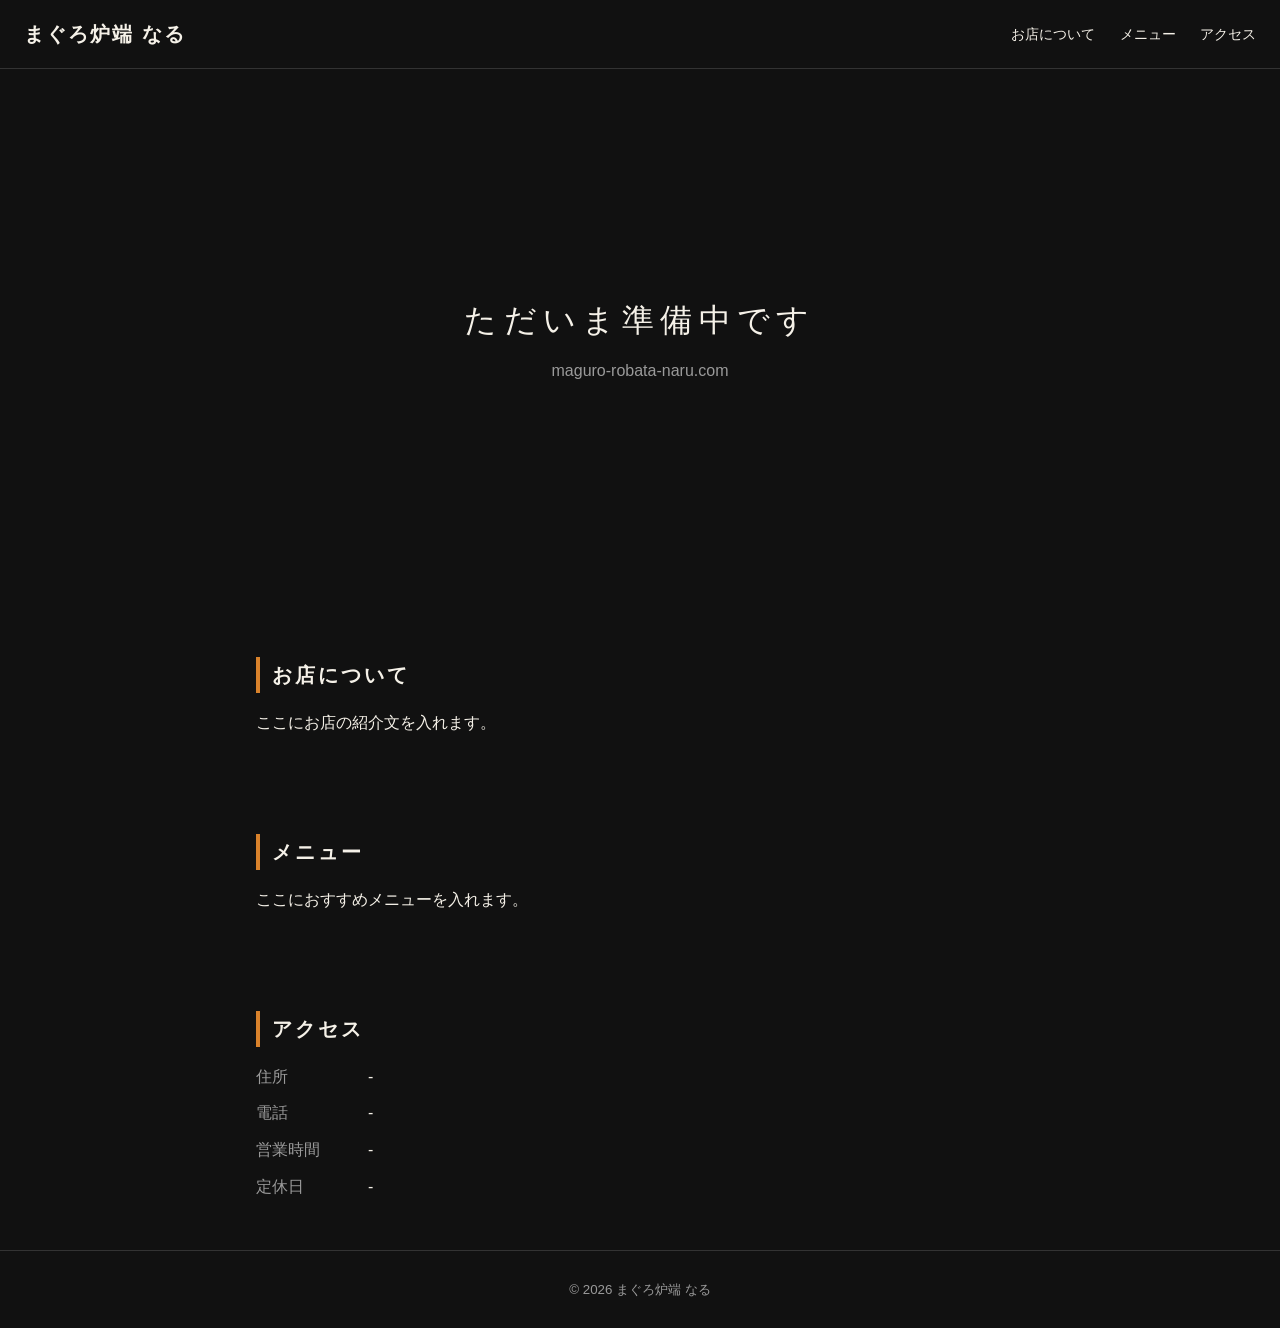
==== index.html @ 07bc574e "Initial scaffold for maguro-robata-naru.com Co-Authored-By: Claude Fable 5.1 <noreply@anthropic.com>" ====
<!DOCTYPE html>
<html lang="ja">
<head>
  <meta charset="UTF-8">
  <meta name="viewport" content="width=device-width, initial-scale=1.0">
  <title>まぐろ炉端 なる</title>
  <meta name="description" content="まぐろ炉端 なる の公式サイトです。">
  <link rel="stylesheet" href="css/style.css">
</head>
<body>
  <header class="site-header">
    <h1 class="brand">まぐろ炉端 なる</h1>
    <nav class="nav">
      <a href="#about">お店について</a>
      <a href="#menu">メニュー</a>
      <a href="#access">アクセス</a>
    </nav>
  </header>

  <main>
    <section class="hero">
      <p class="hero-copy">ただいま準備中です</p>
      <p class="hero-sub">maguro-robata-naru.com</p>
    </section>

    <section id="about" class="section">
      <h2>お店について</h2>
      <p>ここにお店の紹介文を入れます。</p>
    </section>

    <section id="menu" class="section">
      <h2>メニュー</h2>
      <p>ここにおすすめメニューを入れます。</p>
    </section>

    <section id="access" class="section">
      <h2>アクセス</h2>
      <dl class="info">
        <dt>住所</dt><dd>-</dd>
        <dt>電話</dt><dd>-</dd>
        <dt>営業時間</dt><dd>-</dd>
        <dt>定休日</dt><dd>-</dd>
      </dl>
    </section>
  </main>

  <footer class="site-footer">
    <small>&copy; 2026 まぐろ炉端 なる</small>
  </footer>
</body>
</html>
---- css/style.css ----
:root {
  --bg: #111;
  --fg: #f5f1e8;
  --accent: #d9822b;
  --muted: #9a9a9a;
}
* { box-sizing: border-box; margin: 0; padding: 0; }
body {
  font-family: "Hiragino Kaku Gothic ProN", "Noto Sans JP", sans-serif;
  background: var(--bg);
  color: var(--fg);
  line-height: 1.8;
}
.site-header {
  display: flex;
  justify-content: space-between;
  align-items: center;
  padding: 16px 24px;
  border-bottom: 1px solid #333;
}
.brand { font-size: 1.25rem; letter-spacing: .1em; }
.nav a { color: var(--fg); text-decoration: none; margin-left: 20px; font-size: .9rem; }
.nav a:hover { color: var(--accent); }
.hero {
  min-height: 60vh;
  display: flex;
  flex-direction: column;
  justify-content: center;
  align-items: center;
  text-align: center;
  padding: 40px 16px;
}
.hero-copy { font-size: 2rem; letter-spacing: .2em; }
.hero-sub { color: var(--muted); margin-top: 8px; }
.section { max-width: 800px; margin: 0 auto; padding: 48px 16px; }
.section h2 {
  font-size: 1.25rem;
  letter-spacing: .15em;
  border-left: 4px solid var(--accent);
  padding-left: 12px;
  margin-bottom: 16px;
}
.info { display: grid; grid-template-columns: 6em 1fr; gap: 8px 16px; }
.info dt { color: var(--muted); }
.site-footer { text-align: center; padding: 24px; color: var(--muted); border-top: 1px solid #333; }
@media (max-width: 600px) {
  .site-header { flex-direction: column; gap: 8px; }
  .nav a { margin: 0 10px; }
  .hero-copy { font-size: 1.4rem; }
}
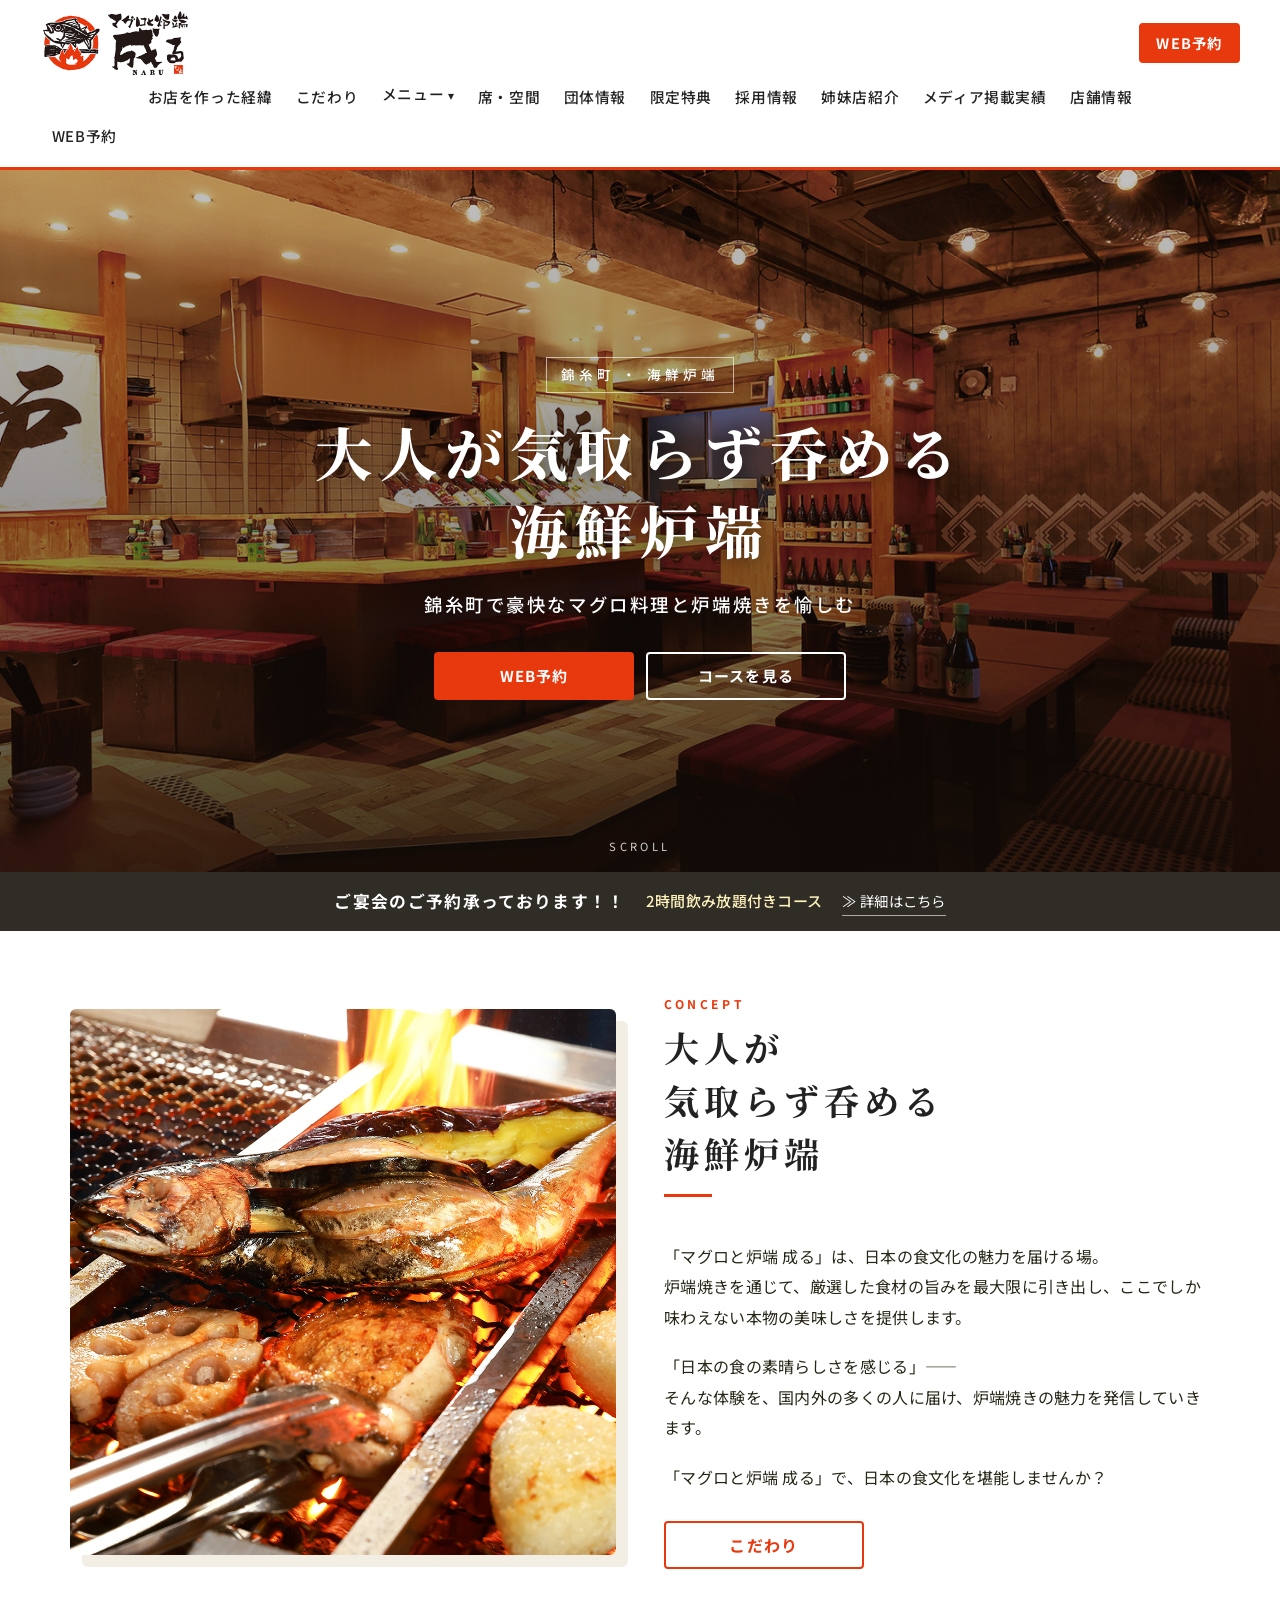
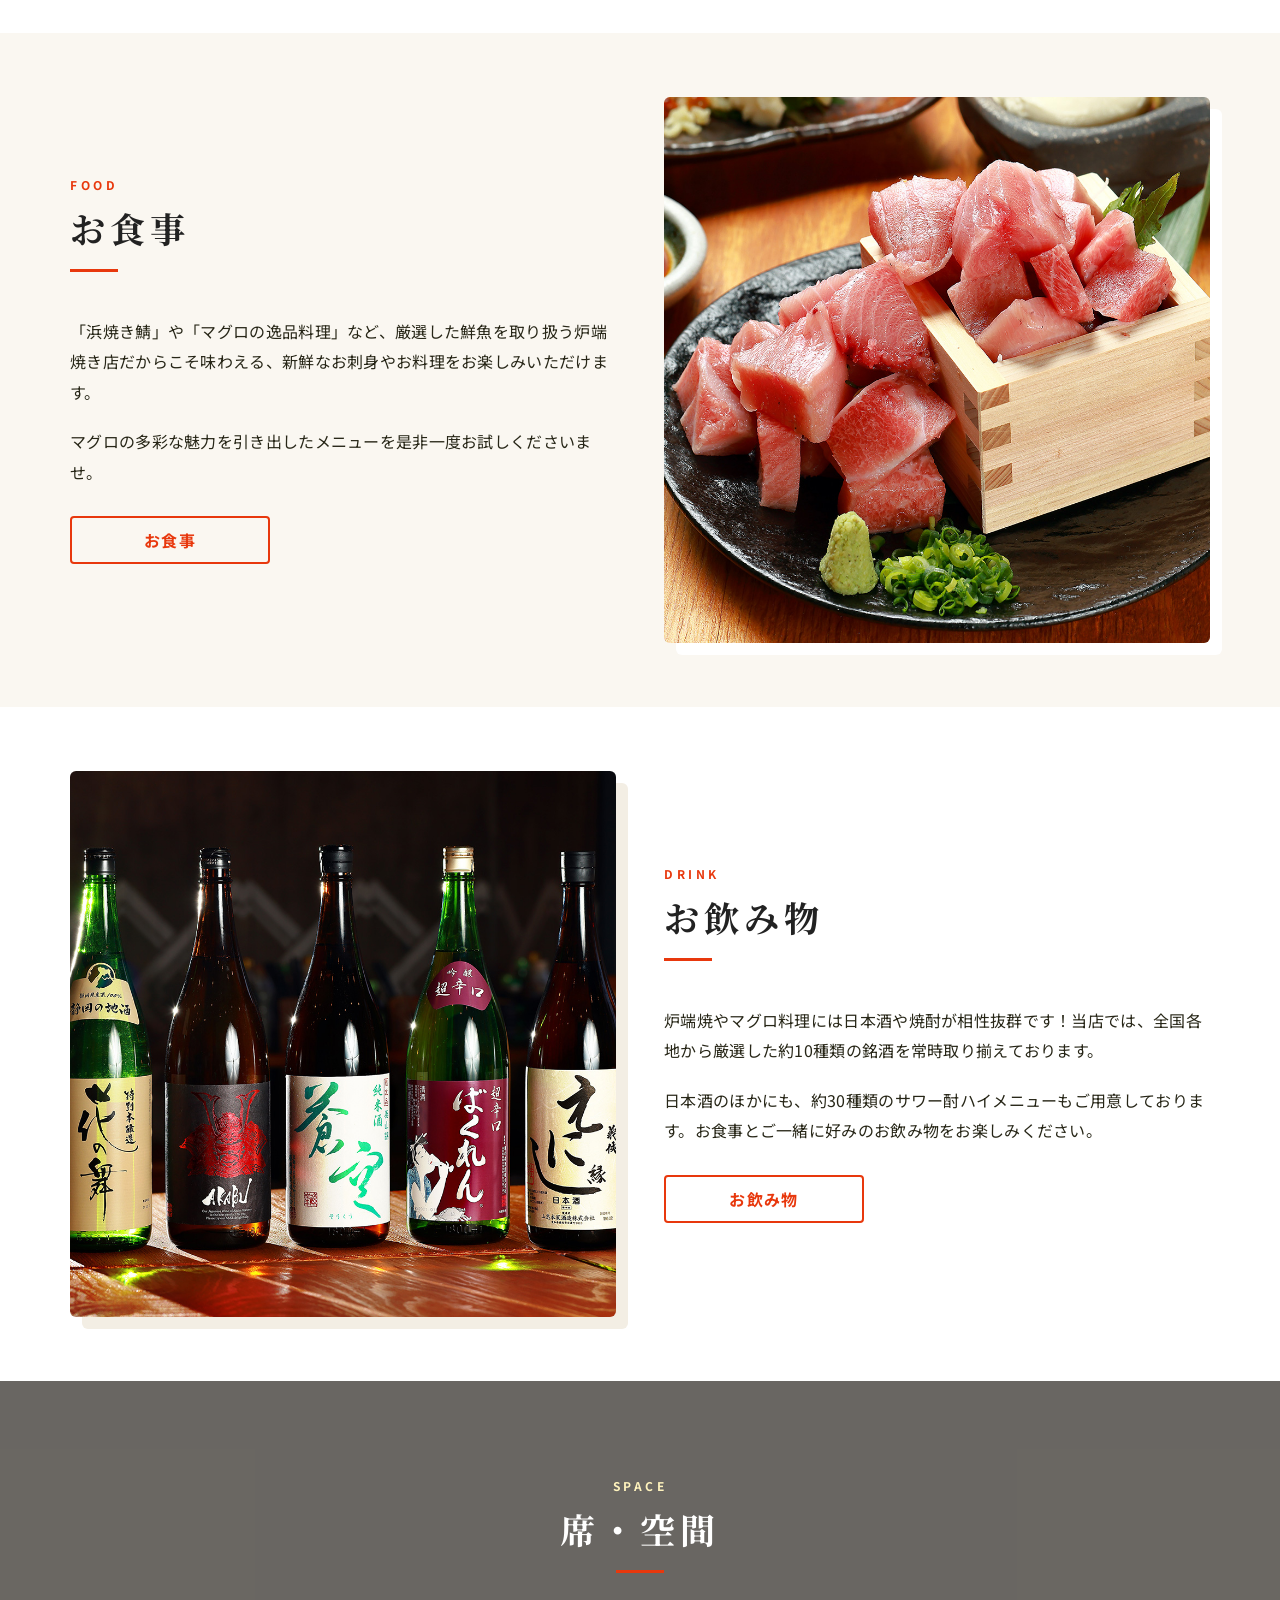
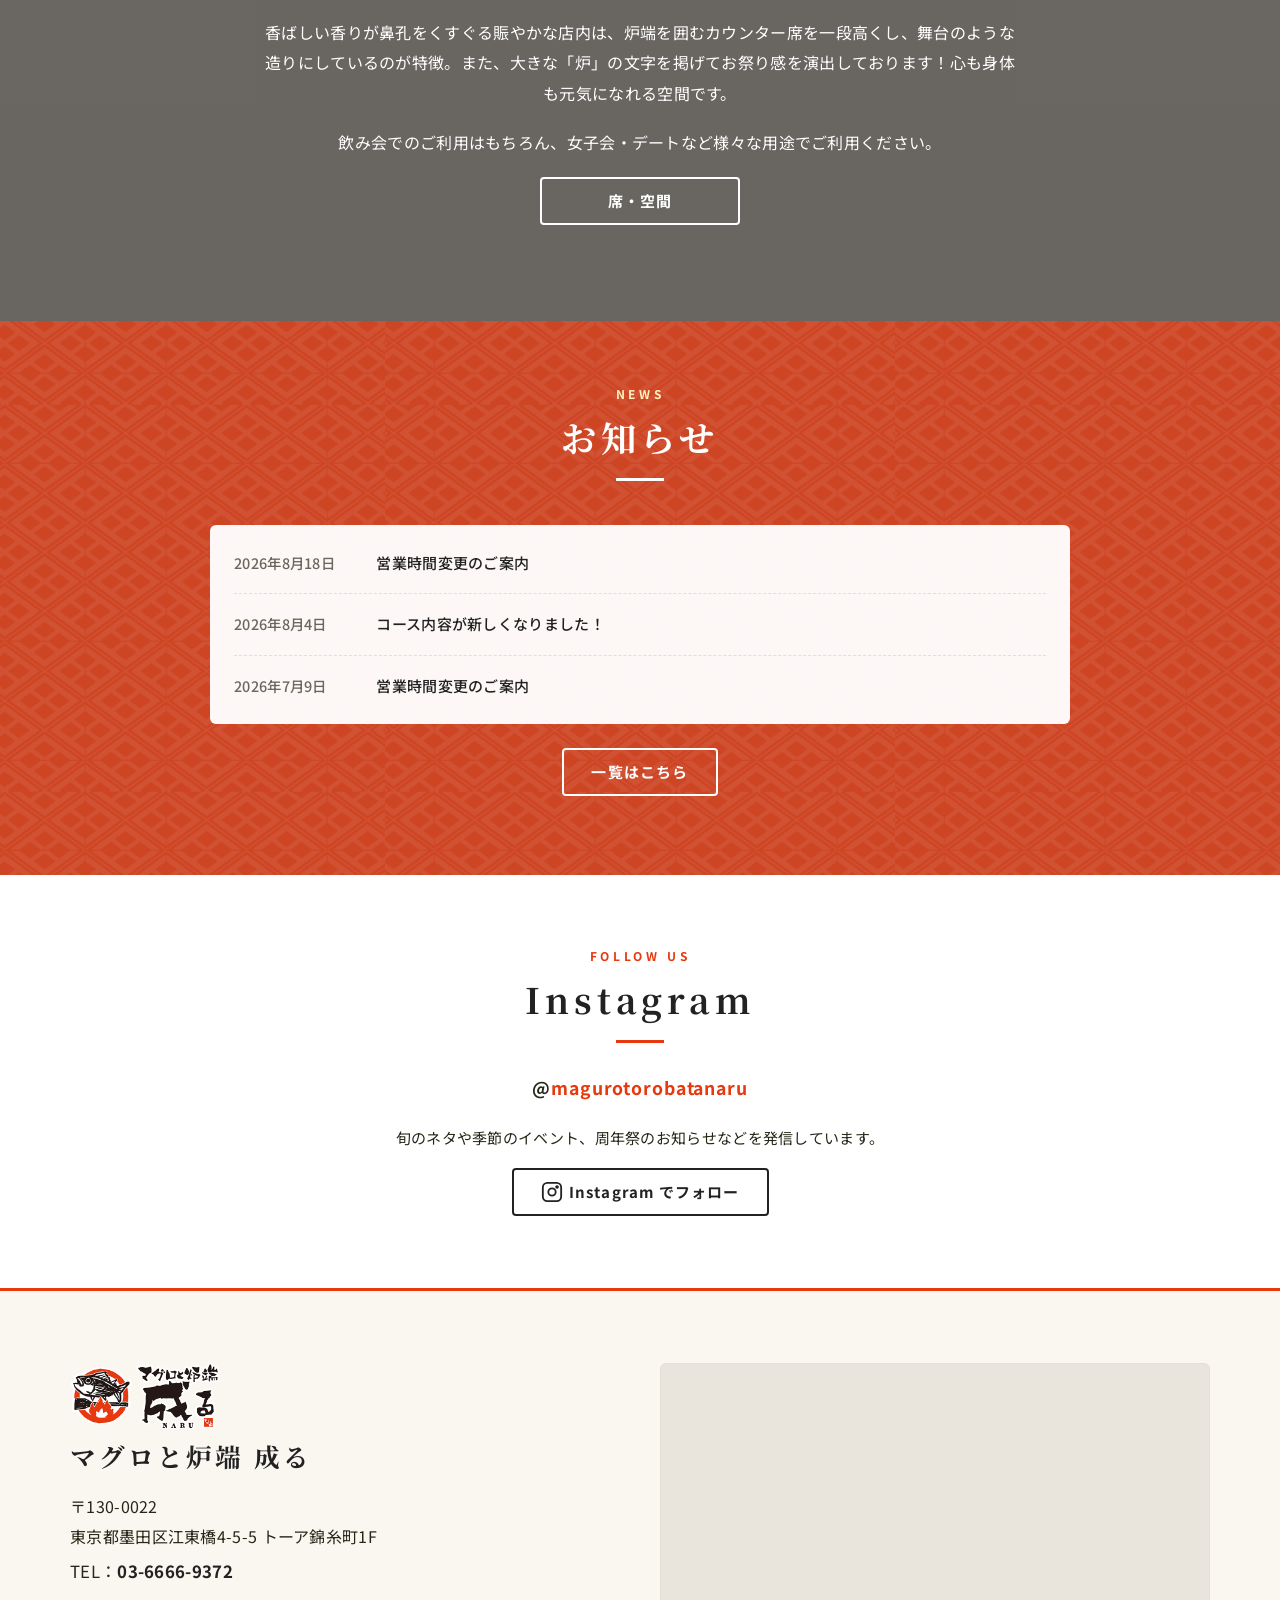
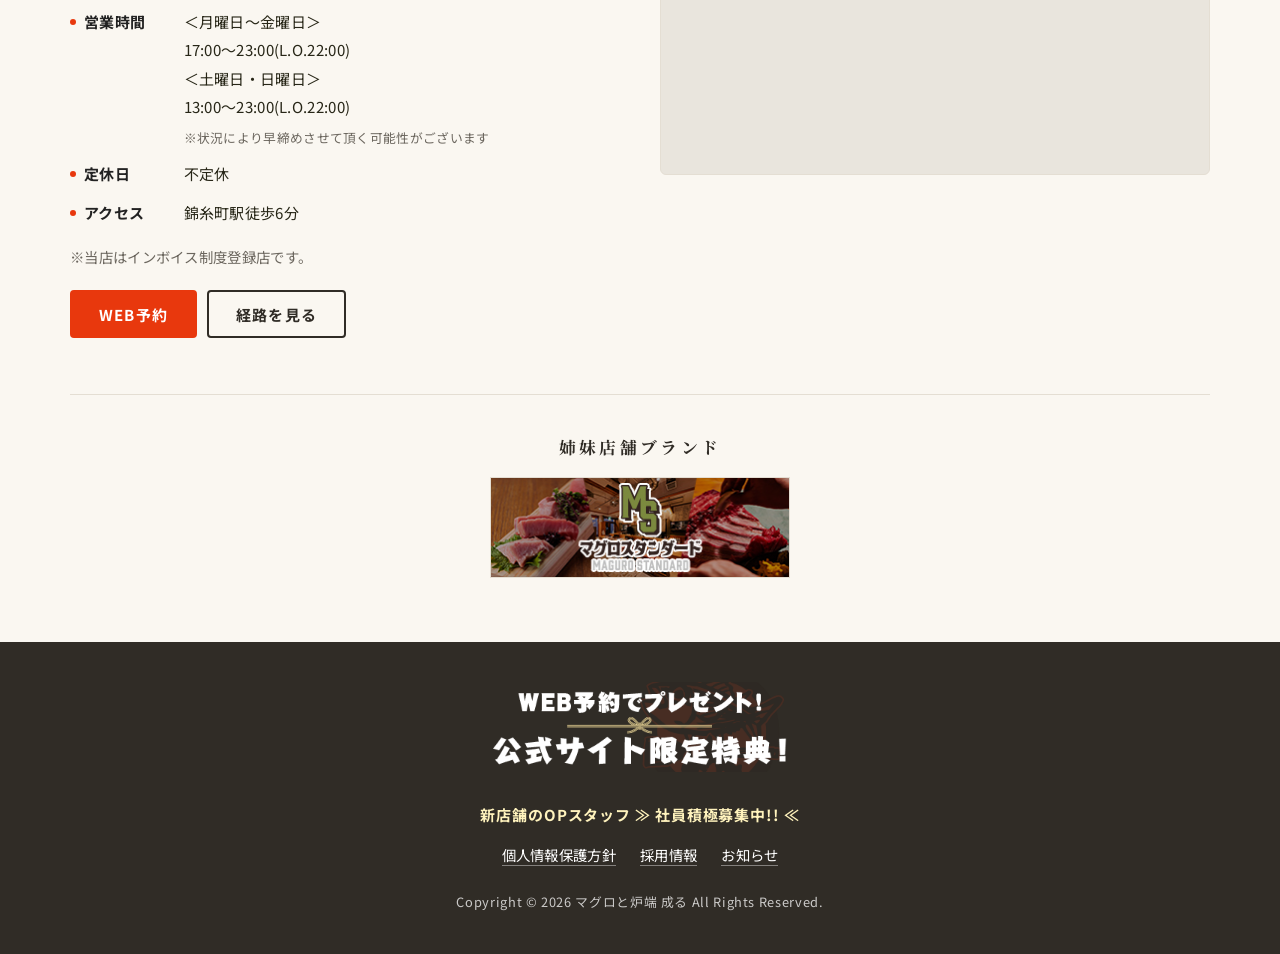
==== commit 1731d648: "Build マグロと炉端 成る site from existing pages Co-Authored-By: Claude Fable 5.1 <noreply@anthropic.com>" ====
--- a/index.html
+++ b/index.html
@@ -1,51 +1,195 @@
 <!DOCTYPE html>
 <html lang="ja">
 <head>
-  <meta charset="UTF-8">
-  <meta name="viewport" content="width=device-width, initial-scale=1.0">
-  <title>まぐろ炉端 なる</title>
-  <meta name="description" content="まぐろ炉端 なる の公式サイトです。">
-  <link rel="stylesheet" href="css/style.css">
+<meta charset="UTF-8">
+<meta name="viewport" content="width=device-width, initial-scale=1">
+<title>マグロと炉端 成る - 錦糸町で豪快なマグロ料理と炉端焼きを愉しむ</title>
+<meta name="description" content="【Web予約はこちら】錦糸町駅徒歩6分！目の前で豪快に焼き上げる炉端料理とマグロを使った見た目から味までこだわっている料理が自慢の居酒屋です。香ばしい香りが鼻孔をくすぐる賑やかな店内は、ご宴会でのご利用はもちろん、女子会、デート、ご家族でのご利用まで、お気軽にお立ち寄りください。店舗貸切も可能です。">
+<meta property="og:type" content="website">
+<meta property="og:site_name" content="マグロと炉端 成る">
+<meta property="og:title" content="マグロと炉端 成る - 錦糸町で豪快なマグロ料理と炉端焼きを愉しむ">
+<meta property="og:description" content="【Web予約はこちら】錦糸町駅徒歩6分！目の前で豪快に焼き上げる炉端料理とマグロを使った見た目から味までこだわっている料理が自慢の居酒屋です。香ばしい香りが鼻孔をくすぐる賑やかな店内は、ご宴会でのご利用はもちろん、女子会、デート、ご家族でのご利用まで、お気軽にお立ち寄りください。店舗貸切も可能です。">
+<meta property="og:image" content="https://maguro-robata-naru.com/images/ogp.jpg">
+<meta property="og:url" content="https://maguro-robata-naru.com/">
+<meta name="twitter:card" content="summary_large_image">
+<link rel="canonical" href="https://maguro-robata-naru.com/">
+<link rel="icon" href="/images/logo.svg" type="image/svg+xml">
+<link rel="preconnect" href="https://fonts.googleapis.com">
+<link rel="preconnect" href="https://fonts.gstatic.com" crossorigin>
+<link href="https://fonts.googleapis.com/css2?family=Noto+Sans+JP:wght@400;500;700;900&family=Noto+Serif+JP:wght@600;800&display=swap" rel="stylesheet">
+<link rel="stylesheet" href="/css/style.css">
 </head>
 <body>
-  <header class="site-header">
-    <h1 class="brand">まぐろ炉端 なる</h1>
-    <nav class="nav">
-      <a href="#about">お店について</a>
-      <a href="#menu">メニュー</a>
-      <a href="#access">アクセス</a>
+<header class="site-header" id="pagetop">
+  <div class="header-inner">
+    <a class="brand" href="/"><img src="/images/logo.svg" alt="マグロと炉端 成る" width="150" height="66"></a>
+    <a class="btn btn-reserve header-reserve" href="https://yoyaku.tabelog.com/yoyaku/net_booking_form/index?rcd=13255968" target="_blank" rel="noopener">WEB予約</a>
+    <button class="nav-toggle" type="button" aria-controls="global-nav" aria-expanded="false"><span></span><span></span><span></span><span class="sr-only">メニューを開く</span></button>
+    <nav class="global-nav" id="global-nav" aria-label="グローバルナビゲーション">
+      <ul>
+        <li><a href="/story/">お店を作った経緯</a></li>
+        <li><a href="/concept/">こだわり</a></li>
+        <li class="has-sub">
+          <button type="button" class="sub-toggle" aria-expanded="false">メニュー</button>
+          <ul class="sub">
+            <li><a href="/course/">コース</a></li>
+            <li><a href="/food/">お食事</a></li>
+            <li><a href="/drink/">お飲み物</a></li>
+          </ul>
+        </li>
+        <li><a href="/table/">席・空間</a></li>
+        <li><a href="/group/">団体情報</a></li>
+        <li><a href="/special/">限定特典</a></li>
+        <li><a href="https://pay-it-forward-corporate.com/recruit/" target="_blank" rel="noopener">採用情報</a></li>
+        <li><a href="/sister-store/">姉妹店紹介</a></li>
+        <li><a href="/media/">メディア掲載実績</a></li>
+        <li><a href="#info">店舗情報</a></li>
+      </ul>
+      <a class="btn btn-reserve nav-reserve" href="https://yoyaku.tabelog.com/yoyaku/net_booking_form/index?rcd=13255968" target="_blank" rel="noopener">WEB予約</a>
     </nav>
-  </header>
+  </div>
+</header>
+<main>
+<section class="hero">
+  <div class="hero-inner">
+    <p class="hero-kicker">錦糸町 ・ 海鮮炉端</p>
+    <h1>大人が気取らず呑める<br>海鮮炉端</h1>
+    <p class="hero-sub">錦糸町で豪快なマグロ料理と炉端焼きを愉しむ</p>
+    <div class="hero-actions">
+      <a class="btn btn-reserve" href="https://yoyaku.tabelog.com/yoyaku/net_booking_form/index?rcd=13255968" target="_blank" rel="noopener">WEB予約</a>
+      <a class="btn btn-light" href="/course/">コースを見る</a>
+    </div>
+  </div>
+  <span class="hero-scroll">SCROLL</span>
+</section>
 
-  <main>
-    <section class="hero">
-      <p class="hero-copy">ただいま準備中です</p>
-      <p class="hero-sub">maguro-robata-naru.com</p>
-    </section>
+<div class="party-bar">
+  <a href="/course/">
+    <strong>ご宴会のご予約承っております！！</strong>
+    <span class="party-sub">2時間飲み放題付きコース</span>
+    <span class="party-more">≫ 詳細はこちら</span>
+  </a>
+</div>
 
-    <section id="about" class="section">
-      <h2>お店について</h2>
-      <p>ここにお店の紹介文を入れます。</p>
-    </section>
+<section class="feature">
+  <div class="container feature-inner reveal">
+    <div class="feature-media"><img src="/images/top-concept.jpg" alt="炉端で焼き上げる海鮮" width="1000" height="1000" loading="lazy"></div>
+    <div class="feature-body lead">
+      <h2 class="section-title"><span class="en">CONCEPT</span>大人が<br>気取らず呑める<br>海鮮炉端</h2>
+      <p>「マグロと炉端 成る」は、日本の食文化の魅力を届ける場。<br>炉端焼きを通じて、厳選した食材の旨みを最大限に引き出し、ここでしか味わえない本物の美味しさを提供します。</p>
+      <p>「日本の食の素晴らしさを感じる」——<br>そんな体験を、国内外の多くの人に届け、炉端焼きの魅力を発信していきます。</p>
+      <p>「マグロと炉端 成る」で、日本の食文化を堪能しませんか？</p>
+      <a class="btn" href="/concept/">こだわり</a>
+    </div>
+  </div>
+</section>
 
-    <section id="menu" class="section">
-      <h2>メニュー</h2>
-      <p>ここにおすすめメニューを入れます。</p>
-    </section>
+<section class="feature">
+  <div class="container feature-inner is-reverse reveal">
+    <div class="feature-media"><img src="/images/top-food.jpg" alt="マグロの逸品料理" width="1000" height="1000" loading="lazy"></div>
+    <div class="feature-body lead">
+      <h2 class="section-title"><span class="en">FOOD</span>お食事</h2>
+      <p>「浜焼き鯖」や「マグロの逸品料理」など、厳選した鮮魚を取り扱う炉端焼き店だからこそ味わえる、新鮮なお刺身やお料理をお楽しみいただけます。</p>
+      <p>マグロの多彩な魅力を引き出したメニューを是非一度お試しくださいませ。</p>
+      <a class="btn" href="/food/">お食事</a>
+    </div>
+  </div>
+</section>
 
-    <section id="access" class="section">
-      <h2>アクセス</h2>
-      <dl class="info">
-        <dt>住所</dt><dd>-</dd>
-        <dt>電話</dt><dd>-</dd>
-        <dt>営業時間</dt><dd>-</dd>
-        <dt>定休日</dt><dd>-</dd>
-      </dl>
-    </section>
-  </main>
+<section class="feature">
+  <div class="container feature-inner reveal">
+    <div class="feature-media"><img src="/images/top-drink.jpg" alt="日本酒とサワー" width="1000" height="1000" loading="lazy"></div>
+    <div class="feature-body lead">
+      <h2 class="section-title"><span class="en">DRINK</span>お飲み物</h2>
+      <p>炉端焼やマグロ料理には日本酒や焼酎が相性抜群です！当店では、全国各地から厳選した約10種類の銘酒を常時取り揃えております。</p>
+      <p>日本酒のほかにも、約30種類のサワー酎ハイメニューもご用意しております。お食事とご一緒に好みのお飲み物をお楽しみください。</p>
+      <a class="btn" href="/drink/">お飲み物</a>
+    </div>
+  </div>
+</section>
 
-  <footer class="site-footer">
-    <small>&copy; 2026 まぐろ炉端 なる</small>
-  </footer>
+<section class="space-band">
+  <div class="container reveal">
+    <h2 class="section-title is-center"><span class="en">SPACE</span>席・空間</h2>
+    <div class="lead">
+      <p>香ばしい香りが鼻孔をくすぐる賑やかな店内は、炉端を囲むカウンター席を一段高くし、舞台のような造りにしているのが特徴。また、大きな「炉」の文字を掲げてお祭り感を演出しております！心も身体も元気になれる空間です。</p>
+      <p>飲み会でのご利用はもちろん、女子会・デートなど様々な用途でご利用ください。</p>
+    </div>
+    <a class="btn btn-light" href="/table/">席・空間</a>
+  </div>
+</section>
+
+<section class="news">
+  <div class="container--narrow">
+    <h2 class="section-title is-center"><span class="en">NEWS</span>お知らせ</h2>
+    <ul class="news-list">
+      <li><time datetime="2026-08-18">2026年8月18日</time><a href="/information/#n6319">営業時間変更のご案内</a></li>
+      <li><time datetime="2026-08-04">2026年8月4日</time><a href="/information/#n6307">コース内容が新しくなりました！</a></li>
+      <li><time datetime="2026-07-09">2026年7月9日</time><a href="/information/#n6290">営業時間変更のご案内</a></li>
+    </ul>
+    <p class="more"><a class="btn btn-light" href="/information/">一覧はこちら</a></p>
+  </div>
+</section>
+
+<section class="instagram">
+  <div class="container">
+    <h2 class="section-title is-center"><span class="en">FOLLOW US</span>Instagram</h2>
+    <p class="insta-account">@<span>magurotorobatanaru</span></p>
+    <p>旬のネタや季節のイベント、周年祭のお知らせなどを発信しています。</p>
+    <a class="btn btn-insta" href="https://www.instagram.com/magurotorobatanaru/" target="_blank" rel="noopener"><svg viewBox="0 0 24 24" fill="none" stroke="currentColor" stroke-width="2" stroke-linecap="round" stroke-linejoin="round" aria-hidden="true"><rect x="2" y="2" width="20" height="20" rx="5"/><circle cx="12" cy="12" r="4"/><circle cx="17.5" cy="6.5" r="1" fill="currentColor"/></svg>Instagram でフォロー</a>
+  </div>
+</section>
+</main>
+<section class="info" id="info">
+  <div class="container">
+    <div class="info-grid">
+      <div class="info-text">
+        <img class="info-logo" src="/images/logo.svg" alt="" width="150" height="66">
+        <h2>マグロと炉端 成る</h2>
+        <p class="info-addr">〒130-0022<br>東京都墨田区江東橋4-5-5 トーア錦糸町1F</p>
+        <p class="info-tel">TEL：<a href="tel:03-6666-9372">03-6666-9372</a></p>
+        <dl>
+          <dt>営業時間</dt>
+          <dd>＜月曜日〜金曜日＞<br>17:00～23:00(L.O.22:00)<br>＜土曜日・日曜日＞<br>13:00～23:00(L.O.22:00)<small>※状況により早締めさせて頂く可能性がございます</small></dd>
+          <dt>定休日</dt>
+          <dd>不定休</dd>
+          <dt>アクセス</dt>
+          <dd>錦糸町駅徒歩6分</dd>
+        </dl>
+        <p class="info-note">※当店はインボイス制度登録店です。</p>
+        <div class="info-actions">
+          <a class="btn btn-reserve" href="https://yoyaku.tabelog.com/yoyaku/net_booking_form/index?rcd=13255968" target="_blank" rel="noopener">WEB予約</a>
+          <a class="btn btn-dark" href="https://maps.google.com/maps/dir//%E3%83%9E%E3%82%B0%E3%83%AD%E3%81%A8%E7%82%89%E7%AB%AF%E6%88%90%E3%82%8B%20%E3%80%92130-0022%20%E6%9D%B1%E4%BA%AC%E9%83%BD%E5%A2%A8%E7%94%B0%E5%8C%BA%E6%B1%9F%E6%9D%B1%E6%A9%8B4-5-5%20%E3%83%88%E3%83%BC%E3%82%A2%E9%8C%A6%E7%B3%B8%E7%94%BA%201F/@35.6939247,139.818008,17z" target="_blank" rel="noopener">経路を見る</a>
+        </div>
+      </div>
+      <div class="info-map">
+        <iframe src="https://www.google.com/maps?q=%E6%9D%B1%E4%BA%AC%E9%83%BD%E5%A2%A8%E7%94%B0%E5%8C%BA%E6%B1%9F%E6%9D%B1%E6%A9%8B4-5-5%20%E3%83%88%E3%83%BC%E3%82%A2%E9%8C%A6%E7%B3%B8%E7%94%BA1F&output=embed" title="マグロと炉端 成る 地図" loading="lazy" allowfullscreen referrerpolicy="no-referrer-when-downgrade"></iframe>
+      </div>
+    </div>
+    <div class="sister-brand">
+      <h2>姉妹店舗ブランド</h2>
+      <a href="https://maguro-standard.com/" target="_blank" rel="noopener"><img src="/images/maguro-standard-banner-2.jpg" alt="マグロスタンダード" width="300" height="100"></a>
+    </div>
+  </div>
+</section>
+<footer class="site-footer">
+  <div class="container">
+    <a class="footer-bnr" href="/special/"><img src="/images/special-banner.png" alt="公式サイト限定特典" width="300" height="90"></a>
+    <p class="footer-recruit"><a href="https://pay-it-forward-corporate.com/recruit/" target="_blank" rel="noopener">新店舗のOPスタッフ ≫ 社員積極募集中!! ≪</a></p>
+    <ul class="footer-links">
+      <li><a href="/privacy/">個人情報保護方針</a></li>
+      <li><a href="https://pay-it-forward-corporate.com/recruit/" target="_blank" rel="noopener">採用情報</a></li>
+      <li><a href="/information/">お知らせ</a></li>
+    </ul>
+    <p class="copyright">Copyright © 2026 マグロと炉端 成る All Rights Reserved.</p>
+  </div>
+  <a href="#pagetop" class="pagetop" aria-label="ページ上部へ">▲</a>
+</footer>
+<nav class="mobile-bar" aria-label="クイックメニュー">
+  <a href="tel:03-6666-9372"><svg viewBox="0 0 24 24" fill="none" stroke="currentColor" stroke-width="2" stroke-linecap="round" stroke-linejoin="round" aria-hidden="true"><path d="M22 16.9v3a2 2 0 0 1-2.2 2 19.8 19.8 0 0 1-8.6-3.1 19.5 19.5 0 0 1-6-6A19.8 19.8 0 0 1 2.1 4.2 2 2 0 0 1 4.1 2h3a2 2 0 0 1 2 1.7c.1.9.4 1.8.7 2.7a2 2 0 0 1-.5 2.1L8.1 9.8a16 16 0 0 0 6 6l1.3-1.3a2 2 0 0 1 2.1-.4c.9.3 1.8.6 2.7.7a2 2 0 0 1 1.8 2z"/></svg>電話</a>
+  <a href="https://maps.google.com/maps/dir//%E3%83%9E%E3%82%B0%E3%83%AD%E3%81%A8%E7%82%89%E7%AB%AF%E6%88%90%E3%82%8B%20%E3%80%92130-0022%20%E6%9D%B1%E4%BA%AC%E9%83%BD%E5%A2%A8%E7%94%B0%E5%8C%BA%E6%B1%9F%E6%9D%B1%E6%A9%8B4-5-5%20%E3%83%88%E3%83%BC%E3%82%A2%E9%8C%A6%E7%B3%B8%E7%94%BA%201F/@35.6939247,139.818008,17z" target="_blank" rel="noopener"><svg viewBox="0 0 24 24" fill="none" stroke="currentColor" stroke-width="2" stroke-linecap="round" stroke-linejoin="round" aria-hidden="true"><path d="M21 10c0 7-9 13-9 13S3 17 3 10a9 9 0 0 1 18 0z"/><circle cx="12" cy="10" r="3"/></svg>地図</a>
+  <a href="https://yoyaku.tabelog.com/yoyaku/net_booking_form/index?rcd=13255968" target="_blank" rel="noopener"><svg viewBox="0 0 24 24" fill="none" stroke="currentColor" stroke-width="2" stroke-linecap="round" stroke-linejoin="round" aria-hidden="true"><rect x="3" y="4" width="18" height="18" rx="2"/><path d="M16 2v4M8 2v4M3 10h18"/></svg>WEB予約</a>
+</nav>
+<script src="/js/main.js"></script>
 </body>
 </html>
--- a/css/style.css
+++ b/css/style.css
@@ -1,50 +1,419 @@
+/* マグロと炉端 成る - 共通スタイル */
 :root {
-  --bg: #111;
-  --fg: #f5f1e8;
-  --accent: #d9822b;
-  --muted: #9a9a9a;
-}
-* { box-sizing: border-box; margin: 0; padding: 0; }
+  --accent: #e8380d;        /* 朱 */
+  --accent-deep: #ce4524;   /* 深い朱（お知らせ背景） */
+  --accent-dark: #d01919;
+  --ink: #222222;
+  --text: #272617;
+  --brown: #302c26;         /* 炭・焦げ茶 */
+  --brown-2: #4f4040;
+  --cream: #fff3bd;
+  --paper: #faf7f1;
+  --paper-2: #f3eee4;
+  --white: #ffffff;
+  --muted: #6b665e;
+  --line: #e4ded3;
+  --font-sans: "Noto Sans JP", "Hiragino Kaku Gothic ProN", "Hiragino Sans", Meiryo, sans-serif;
+  --font-serif: "Noto Serif JP", "Hiragino Mincho ProN", "Yu Mincho", serif;
+  --header-h: 64px;
+}
+*, *::before, *::after { box-sizing: border-box; }
+html { scroll-behavior: smooth; scroll-padding-top: calc(var(--header-h) + 8px); -webkit-text-size-adjust: 100%; }
 body {
-  font-family: "Hiragino Kaku Gothic ProN", "Noto Sans JP", sans-serif;
-  background: var(--bg);
-  color: var(--fg);
-  line-height: 1.8;
-}
+  margin: 0;
+  font-family: var(--font-sans);
+  color: var(--text);
+  background: var(--white);
+  line-height: 1.9;
+  font-size: 15px;
+  letter-spacing: .02em;
+  overflow-wrap: anywhere;
+}
+img { max-width: 100%; height: auto; display: block; }
+a { color: var(--accent-deep); text-decoration: none; }
+a:hover { opacity: .85; }
+h1, h2, h3, h4 { margin: 0; line-height: 1.5; font-weight: 700; color: var(--ink); }
+p { margin: 0 0 1em; }
+ul, ol { margin: 0; padding: 0; list-style: none; }
+.sr-only { position: absolute; width: 1px; height: 1px; padding: 0; margin: -1px; overflow: hidden; clip: rect(0,0,0,0); border: 0; }
+.container { width: min(1140px, 100% - 32px); margin-inline: auto; }
+.container--narrow { width: min(860px, 100% - 32px); margin-inline: auto; }
+
+/* ボタン */
+.btn {
+  display: inline-flex; align-items: center; justify-content: center; gap: .4em;
+  min-height: 48px; padding: .6em 1.8em;
+  font-weight: 700; letter-spacing: .08em; line-height: 1.3;
+  border: 2px solid var(--accent); border-radius: 4px;
+  color: var(--accent); background: transparent; cursor: pointer;
+  transition: background .2s, color .2s;
+}
+.btn:hover { background: var(--accent); color: #fff; opacity: 1; }
+.btn-fill { background: var(--accent); color: #fff; }
+.btn-fill:hover { background: var(--accent-dark); border-color: var(--accent-dark); }
+.btn-dark { border-color: var(--brown); color: var(--brown); }
+.btn-dark:hover { background: var(--brown); color: #fff; }
+.btn-light { border-color: #fff; color: #fff; }
+.btn-light:hover { background: #fff; color: var(--brown); }
+.btn-reserve { background: var(--accent); color: #fff; border-color: var(--accent); }
+.btn-reserve:hover { background: var(--accent-dark); border-color: var(--accent-dark); color: #fff; }
+
+/* ヘッダー */
 .site-header {
-  display: flex;
-  justify-content: space-between;
-  align-items: center;
-  padding: 16px 24px;
-  border-bottom: 1px solid #333;
-}
-.brand { font-size: 1.25rem; letter-spacing: .1em; }
-.nav a { color: var(--fg); text-decoration: none; margin-left: 20px; font-size: .9rem; }
-.nav a:hover { color: var(--accent); }
+  position: sticky; top: 0; z-index: 100;
+  background: rgba(255,255,255,.96);
+  backdrop-filter: blur(6px);
+  border-bottom: 3px solid var(--accent);
+}
+.header-inner {
+  width: min(1200px, 100% - 32px); margin-inline: auto;
+  display: flex; align-items: center; justify-content: space-between; gap: 12px;
+  min-height: var(--header-h);
+}
+.brand img { width: 120px; height: auto; }
+.header-reserve { min-height: 40px; padding: .3em 1.1em; font-size: .9rem; }
+.nav-toggle {
+  display: inline-flex; flex-direction: column; justify-content: center; gap: 5px;
+  width: 44px; height: 44px; padding: 8px; border: 0; background: transparent; cursor: pointer;
+}
+.nav-toggle span:not(.sr-only) { display: block; width: 100%; height: 2px; background: var(--ink); transition: transform .25s, opacity .25s; }
+.nav-toggle[aria-expanded="true"] span:nth-child(1) { transform: translateY(7px) rotate(45deg); }
+.nav-toggle[aria-expanded="true"] span:nth-child(2) { opacity: 0; }
+.nav-toggle[aria-expanded="true"] span:nth-child(3) { transform: translateY(-7px) rotate(-45deg); }
+
+.global-nav ul { display: flex; flex-wrap: wrap; }
+.global-nav a, .global-nav .sub-toggle {
+  display: block; padding: .5em .8em; color: var(--ink); font-weight: 500; font-size: .92rem;
+  background: none; border: 0; cursor: pointer; font-family: inherit; letter-spacing: .04em;
+}
+.global-nav a:hover, .global-nav .sub-toggle:hover { color: var(--accent); opacity: 1; }
+.has-sub { position: relative; }
+.has-sub .sub-toggle::after { content: "▾"; margin-left: .3em; font-size: .8em; }
+.has-sub .sub { display: none; flex-direction: column; }
+.has-sub.open .sub { display: block; }
+.nav-reserve { display: none; }
+
+/* PC: ロゴ行 + ナビ行 */
+@media (min-width: 1024px) {
+  .site-header { --header-h: 108px; }
+  .header-inner { flex-wrap: wrap; padding: 10px 0 0; row-gap: 0; }
+  .brand img { width: 150px; }
+  .nav-toggle { display: none; }
+  .global-nav { order: 3; width: 100%; }
+  .global-nav > ul { justify-content: center; }
+  .has-sub:hover .sub, .has-sub:focus-within .sub { display: block; }
+  .has-sub .sub {
+    position: absolute; top: 100%; left: 0; min-width: 160px; z-index: 10;
+    background: #fff; border: 1px solid var(--line); border-top: 3px solid var(--accent);
+    box-shadow: 0 8px 20px rgba(0,0,0,.1);
+  }
+  .has-sub .sub a { padding: .6em 1.2em; white-space: nowrap; }
+}
+/* モバイル: ドロワー */
+@media (max-width: 1023px) {
+  .global-nav {
+    position: fixed; inset: var(--header-h) 0 0 0; z-index: 99;
+    background: var(--paper); overflow-y: auto; padding: 16px 16px 120px;
+    transform: translateX(100%); transition: transform .3s; visibility: hidden;
+  }
+  .global-nav.is-open { transform: none; visibility: visible; }
+  .global-nav > ul { flex-direction: column; border-top: 1px solid var(--line); }
+  .global-nav > ul > li { border-bottom: 1px solid var(--line); }
+  .global-nav a, .global-nav .sub-toggle { padding: .9em 8px; font-size: 1rem; width: 100%; text-align: left; }
+  .has-sub .sub-toggle { display: flex; justify-content: space-between; align-items: center; }
+  .has-sub .sub { display: block; padding-left: 1.2em; }
+  .has-sub .sub a { font-size: .95rem; padding-top: .6em; padding-bottom: .6em; }
+  .has-sub .sub a::before { content: "－ "; color: var(--accent); }
+  .nav-reserve { display: inline-flex; margin: 20px auto 0; width: 100%; }
+  .header-reserve { display: none; }
+  body.nav-open { overflow: hidden; }
+}
+@media (max-width: 480px) {
+  .brand img { width: 104px; }
+}
+
+/* ヒーロー */
 .hero {
-  min-height: 60vh;
-  display: flex;
-  flex-direction: column;
-  justify-content: center;
-  align-items: center;
-  text-align: center;
-  padding: 40px 16px;
-}
-.hero-copy { font-size: 2rem; letter-spacing: .2em; }
-.hero-sub { color: var(--muted); margin-top: 8px; }
-.section { max-width: 800px; margin: 0 auto; padding: 48px 16px; }
-.section h2 {
-  font-size: 1.25rem;
-  letter-spacing: .15em;
-  border-left: 4px solid var(--accent);
-  padding-left: 12px;
-  margin-bottom: 16px;
-}
-.info { display: grid; grid-template-columns: 6em 1fr; gap: 8px 16px; }
-.info dt { color: var(--muted); }
-.site-footer { text-align: center; padding: 24px; color: var(--muted); border-top: 1px solid #333; }
+  position: relative; min-height: min(78vh, 720px); display: grid; place-items: center;
+  color: #fff; text-align: center; isolation: isolate; overflow: hidden;
+}
+.hero::before {
+  content: ""; position: absolute; inset: 0; z-index: -1;
+  background: url("/images/hero.jpg") center / cover no-repeat;
+  transform: scale(1.02);
+}
+.hero::after {
+  content: ""; position: absolute; inset: 0; z-index: -1;
+  background: linear-gradient(180deg, rgba(20,12,8,.25) 0%, rgba(20,12,8,.45) 55%, rgba(20,12,8,.8) 100%);
+}
+.hero-inner { padding: 72px 20px 56px; }
+.hero-kicker {
+  display: inline-block; font-size: .85rem; letter-spacing: .3em; font-weight: 500;
+  padding: .3em 1em; border: 1px solid rgba(255,255,255,.6); margin-bottom: 20px;
+}
+.hero h1 {
+  font-family: var(--font-serif); font-weight: 800; color: #fff;
+  font-size: clamp(1.9rem, 5.2vw, 3.6rem); line-height: 1.35; letter-spacing: .12em;
+  text-shadow: 0 2px 20px rgba(0,0,0,.5);
+}
+.hero-sub { margin: 18px 0 0; font-size: clamp(.95rem, 1.6vw, 1.15rem); letter-spacing: .14em; font-weight: 500; }
+.hero-actions { display: flex; flex-wrap: wrap; gap: 12px; justify-content: center; margin-top: 30px; }
+.hero-actions .btn { min-width: 200px; }
+.hero-scroll { position: absolute; bottom: 14px; left: 50%; transform: translateX(-50%); font-size: .7rem; letter-spacing: .3em; color: rgba(255,255,255,.8); }
+
+/* 宴会バナー帯 */
+.party-bar { background: var(--brown); color: #fff; }
+.party-bar a { display: flex; flex-wrap: wrap; justify-content: center; align-items: center; gap: 4px 20px; padding: 14px 16px; color: #fff; text-align: center; }
+.party-bar strong { font-size: 1.05rem; letter-spacing: .08em; }
+.party-bar .party-sub { color: var(--cream); font-weight: 500; }
+.party-bar .party-more { font-size: .9rem; border-bottom: 1px solid rgba(255,255,255,.6); }
+
+/* セクション共通 */
+.section { padding: 72px 0; }
+.section-title {
+  font-family: var(--font-serif); font-size: clamp(1.6rem, 3vw, 2.2rem); letter-spacing: .14em;
+  line-height: 1.5; margin-bottom: 28px; position: relative; padding-bottom: 16px;
+}
+.section-title::after { content: ""; display: block; width: 48px; height: 3px; background: var(--accent); margin-top: 14px; }
+.section-title.is-center { text-align: center; }
+.section-title.is-center::after { margin-inline: auto; }
+.section-title .en { display: block; font-family: var(--font-sans); font-size: .75rem; letter-spacing: .3em; color: var(--accent); margin-bottom: 8px; font-weight: 700; }
+.lead { font-size: 1rem; }
+.lead p { margin-bottom: 1.2em; }
+.text-center { text-align: center; }
+
+/* トップ: 画像 + テキスト 交互 */
+.feature { padding: 64px 0; }
+.feature:nth-of-type(odd) { background: var(--paper); }
+.feature-inner { display: grid; grid-template-columns: 1fr 1fr; gap: 48px; align-items: center; }
+.feature-inner.is-reverse .feature-media { order: 2; }
+.feature-media { position: relative; }
+.feature-media img { width: 100%; aspect-ratio: 1 / 1; object-fit: cover; border-radius: 6px; box-shadow: 12px 12px 0 var(--paper-2); }
+.feature:nth-of-type(odd) .feature-media img { box-shadow: 12px 12px 0 #fff; }
+.feature-body .btn { margin-top: 10px; min-width: 200px; }
+@media (max-width: 767px) {
+  .feature { padding: 48px 0; }
+  .feature-inner { grid-template-columns: 1fr; gap: 24px; }
+  .feature-inner.is-reverse .feature-media { order: 0; }
+  .feature-media img { aspect-ratio: 4 / 3; box-shadow: none; }
+  .feature-body .btn { width: 100%; }
+}
+
+/* 席・空間 帯 */
+.space-band {
+  position: relative; color: #fff; padding: 96px 0; isolation: isolate; text-align: center;
+  background: url("/images/hero.jpg") center / cover no-repeat fixed;
+}
+@media (hover: none) { .space-band { background-attachment: scroll; } }
+.space-band::before { content: ""; position: absolute; inset: 0; z-index: -1; background: rgba(48,44,38,.72); }
+.space-band .section-title { color: #fff; }
+.space-band .section-title .en { color: var(--cream); }
+.space-band .lead { max-width: 760px; margin-inline: auto; }
+.space-band .btn { min-width: 200px; }
+
+/* お知らせ */
+.news { background: var(--accent-deep) url("/images/news-bg.png") center / 510px auto; color: #fff; padding: 64px 0; }
+.news .section-title { color: #fff; }
+.news .section-title::after { background: #fff; }
+.news .section-title .en { color: var(--cream); }
+.news-list { background: rgba(255,255,255,.96); color: var(--text); border-radius: 6px; padding: 8px 24px; }
+.news-list li { display: flex; gap: 20px; align-items: baseline; padding: 16px 0; border-bottom: 1px dashed var(--line); }
+.news-list li:last-child { border-bottom: 0; }
+.news-list time { flex: 0 0 8.5em; color: var(--muted); font-size: .9rem; font-weight: 500; }
+.news-list a { color: var(--ink); font-weight: 500; }
+.news-list a:hover { color: var(--accent); }
+.news .more { text-align: center; margin-top: 24px; }
 @media (max-width: 600px) {
-  .site-header { flex-direction: column; gap: 8px; }
-  .nav a { margin: 0 10px; }
-  .hero-copy { font-size: 1.4rem; }
-}
+  .news-list li { flex-direction: column; gap: 2px; }
+}
+
+/* Instagram */
+.instagram { padding: 72px 0; text-align: center; background: #fff; }
+.instagram .section-title { margin-bottom: 12px; }
+.insta-account { font-size: 1.1rem; font-weight: 700; letter-spacing: .05em; margin-bottom: 20px; }
+.insta-account span { color: var(--accent); }
+.btn-insta { border-color: var(--ink); color: var(--ink); }
+.btn-insta:hover { background: var(--ink); color: #fff; }
+.btn-insta svg { width: 22px; height: 22px; }
+
+/* 店舗情報 */
+.info { background: var(--paper); padding: 72px 0 56px; border-top: 3px solid var(--accent); }
+.info-grid { display: grid; grid-template-columns: 1fr 1fr; gap: 40px; align-items: start; }
+.info-logo { width: 150px; margin-bottom: 8px; }
+.info h2 { font-family: var(--font-serif); font-size: 1.6rem; letter-spacing: .12em; margin-bottom: 16px; }
+.info-addr { font-size: 1rem; margin-bottom: 4px; }
+.info-tel { font-size: 1.05rem; margin-bottom: 20px; }
+.info-tel a { color: var(--ink); font-weight: 700; }
+.info dl { display: grid; grid-template-columns: 6.5em 1fr; gap: 10px 16px; margin: 0 0 16px; }
+.info dt { font-weight: 700; color: var(--ink); position: relative; padding-left: 14px; }
+.info dt::before { content: ""; position: absolute; left: 0; top: .75em; width: 6px; height: 6px; background: var(--accent); border-radius: 50%; }
+.info dd { margin: 0; }
+.info dd small { display: block; color: var(--muted); font-size: .85em; margin-top: 4px; }
+.info-note { color: var(--muted); font-size: .9rem; }
+.info-actions { display: flex; flex-wrap: wrap; gap: 10px; margin-top: 20px; }
+.info-map { position: relative; width: 100%; aspect-ratio: 4 / 3; border-radius: 6px; overflow: hidden; border: 1px solid var(--line); background: #e9e5dd; }
+.info-map iframe { position: absolute; inset: 0; width: 100%; height: 100%; border: 0; }
+.sister-brand { text-align: center; margin-top: 56px; padding-top: 40px; border-top: 1px solid var(--line); }
+.sister-brand h2 { font-size: 1.05rem; letter-spacing: .2em; margin-bottom: 16px; color: var(--brown); }
+.sister-brand img { display: inline-block; width: 300px; max-width: 100%; border: 1px solid var(--line); }
+@media (max-width: 800px) {
+  .info-grid { grid-template-columns: 1fr; }
+  .info dl { grid-template-columns: 5.5em 1fr; }
+}
+
+/* フッター */
+.site-footer { background: var(--brown); color: #fff; padding: 40px 0 110px; text-align: center; position: relative; }
+.footer-bnr img { display: inline-block; width: 300px; max-width: 100%; }
+.footer-recruit { margin: 20px 0 8px; }
+.footer-recruit a { color: var(--cream); font-weight: 700; letter-spacing: .06em; }
+.footer-links { display: flex; flex-wrap: wrap; justify-content: center; gap: 8px 24px; margin: 12px 0 20px; }
+.footer-links a { color: #fff; font-size: .9rem; border-bottom: 1px solid rgba(255,255,255,.4); }
+.copyright { color: rgba(255,255,255,.75); font-size: .8rem; letter-spacing: .05em; margin: 0; }
+.pagetop {
+  position: fixed; right: 16px; bottom: 84px; z-index: 50;
+  width: 44px; height: 44px; display: grid; place-items: center;
+  background: var(--accent); color: #fff; border-radius: 50%; font-size: .8rem;
+  box-shadow: 0 4px 12px rgba(0,0,0,.25); opacity: 0; pointer-events: none; transition: opacity .3s;
+}
+.pagetop.is-visible { opacity: 1; pointer-events: auto; }
+@media (min-width: 1024px) { .site-footer { padding-bottom: 40px; } .pagetop { bottom: 24px; } }
+
+/* スマホ固定ボトムバー */
+.mobile-bar {
+  position: fixed; left: 0; right: 0; bottom: 0; z-index: 90;
+  display: grid; grid-template-columns: 1fr 1fr 1.3fr;
+  background: #fff; border-top: 1px solid var(--line);
+  box-shadow: 0 -4px 16px rgba(0,0,0,.08);
+  padding-bottom: env(safe-area-inset-bottom);
+}
+.mobile-bar a {
+  display: flex; flex-direction: column; align-items: center; justify-content: center; gap: 2px;
+  min-height: 60px; font-size: .75rem; font-weight: 700; letter-spacing: .08em; color: var(--ink);
+  border-right: 1px solid var(--line);
+}
+.mobile-bar a:last-child { border-right: 0; background: var(--accent); color: #fff; }
+.mobile-bar svg { width: 22px; height: 22px; }
+@media (min-width: 1024px) { .mobile-bar { display: none; } }
+
+/* 下層ページ */
+.page-head { background: var(--brown) url("/images/news-bg.png") center / 510px auto; color: #fff; padding: 44px 0 36px; position: relative; isolation: isolate; }
+.page-head::before { content: ""; position: absolute; inset: 0; z-index: -1; background: rgba(48,44,38,.9); }
+.crumb { font-size: .8rem; color: rgba(255,255,255,.75); margin-bottom: 10px; }
+.crumb a { color: #fff; }
+.page-head h1 { font-family: var(--font-serif); color: #fff; font-size: clamp(1.6rem, 3.4vw, 2.4rem); letter-spacing: .16em; line-height: 1.4; }
+.page-head h1 .en { display: block; font-family: var(--font-sans); font-size: .75rem; letter-spacing: .3em; color: var(--cream); margin-bottom: 6px; }
+.page-body { padding: 56px 0 80px; }
+.page-body > .container > * + *, .page-body > .container--narrow > * + * { margin-top: 48px; }
+.hero-img img { width: 100%; aspect-ratio: 2 / 1; object-fit: cover; border-radius: 6px; }
+.prose { font-size: 1rem; }
+.prose h2 { font-family: var(--font-serif); font-size: clamp(1.3rem, 2.4vw, 1.7rem); letter-spacing: .1em; margin: 1.6em 0 .8em; line-height: 1.6; }
+.prose h2:first-child { margin-top: 0; }
+.prose h3 { font-size: 1.1rem; margin: 1.4em 0 .6em; padding-left: 12px; border-left: 4px solid var(--accent); }
+.prose p { margin-bottom: 1.1em; }
+.prose ul { padding-left: 1.3em; list-style: disc; margin-bottom: 1em; }
+.prose ul li { margin-bottom: .2em; }
+.prose .note { color: var(--muted); font-size: .9em; }
+.prose .sign { text-align: right; font-weight: 700; margin-top: 2em; }
+.callout { background: var(--paper); border: 1px solid var(--line); border-radius: 6px; padding: 24px 28px; }
+.callout h3 { border: 0; padding: 0; color: var(--accent-deep); }
+.ba { text-align: center; }
+.split { display: grid; grid-template-columns: 1fr 1fr; gap: 40px; align-items: center; }
+.split img { width: 100%; border-radius: 6px; object-fit: cover; }
+.split.is-reverse > :first-child { order: 2; }
+.gallery { display: grid; grid-template-columns: repeat(3, 1fr); gap: 16px; }
+.gallery img { width: 100%; aspect-ratio: 1 / 1; object-fit: cover; border-radius: 6px; }
+.gallery-2 { display: grid; grid-template-columns: 1fr 1fr; gap: 16px; }
+.gallery-2 img { width: 100%; aspect-ratio: 4 / 3; object-fit: cover; border-radius: 6px; }
+@media (max-width: 767px) {
+  .page-body { padding: 40px 0 64px; }
+  .split { grid-template-columns: 1fr; gap: 20px; }
+  .split.is-reverse > :first-child { order: 0; }
+  .gallery { grid-template-columns: repeat(2, 1fr); gap: 10px; }
+  .gallery-2 { grid-template-columns: 1fr; }
+  .callout { padding: 18px; }
+}
+
+/* メニュー（お食事・お飲み物） */
+.menu-block { display: grid; grid-template-columns: 1fr 1fr; gap: 32px 40px; align-items: start; }
+.menu-block + .menu-block { margin-top: 56px; }
+.menu-block .menu-photo img { width: 100%; aspect-ratio: 2 / 1; object-fit: cover; border-radius: 6px; }
+.menu-block .menu-photo { grid-column: 1 / -1; }
+.menu-cat h2 {
+  font-family: var(--font-serif); font-size: 1.3rem; letter-spacing: .12em; text-align: center;
+  display: flex; align-items: center; gap: 14px; margin-bottom: 10px;
+}
+.menu-cat h2::before, .menu-cat h2::after { content: ""; flex: 1; height: 1px; background: var(--line); }
+.price-list li { display: flex; align-items: baseline; gap: 8px; padding: 8px 0; border-bottom: 1px dotted var(--line); }
+.price-list .name { flex: 1; font-weight: 500; }
+.price-list .name small { display: block; font-weight: 400; color: var(--muted); font-size: .85em; }
+.price-list .price { white-space: nowrap; font-weight: 700; color: var(--ink); text-align: right; }
+.price-list li.is-label { border-bottom: 0; padding-bottom: 0; }
+.price-list li.is-label .name { color: var(--accent-deep); font-weight: 700; }
+.menu-notes { margin-top: 48px; text-align: center; color: var(--muted); font-size: .9rem; }
+@media (max-width: 767px) {
+  .menu-block { grid-template-columns: 1fr; gap: 24px; }
+  .menu-block + .menu-block { margin-top: 44px; }
+}
+
+/* コース */
+.course { display: grid; grid-template-columns: 2fr 3fr; gap: 32px 40px; align-items: start; padding: 40px 0; border-top: 1px solid var(--line); }
+.course:first-of-type { border-top: 0; padding-top: 0; }
+.course img { width: 100%; aspect-ratio: 1 / 1; object-fit: cover; border-radius: 6px; }
+.course h2 { font-family: var(--font-serif); font-size: 1.5rem; letter-spacing: .08em; line-height: 1.5; }
+.course .course-price { font-size: 1.25rem; font-weight: 700; color: var(--accent); margin: 6px 0 10px; }
+.course h3 { font-size: .95rem; font-weight: 500; color: var(--muted); border: 0; padding: 0; margin: 0 0 16px; line-height: 1.7; }
+.course .course-items { background: var(--paper); border-radius: 6px; padding: 18px 22px; margin-bottom: 16px; }
+.course .course-items h4 { font-size: 1rem; margin-bottom: 8px; color: var(--accent-deep); }
+.course .course-items li { padding: 3px 0; }
+.course .note { font-size: .85rem; color: var(--muted); }
+.course .note li { padding: 1px 0; }
+.drink-cat h4 { font-size: 1rem; color: var(--accent-deep); margin: 14px 0 2px; }
+.drink-cat p { margin: 0; }
+@media (max-width: 767px) {
+  .course { grid-template-columns: 1fr; gap: 20px; padding: 32px 0; }
+  .course img { aspect-ratio: 4 / 3; }
+}
+
+/* 姉妹店 */
+.sister-list { display: grid; grid-template-columns: repeat(auto-fill, minmax(300px, 1fr)); gap: 32px; }
+.sister-card { background: var(--paper); border: 1px solid var(--line); border-radius: 6px; overflow: hidden; display: flex; flex-direction: column; }
+.sister-card img { width: 100%; aspect-ratio: 3 / 2; object-fit: cover; }
+.sister-card .sister-body { padding: 20px 22px 24px; flex: 1; display: flex; flex-direction: column; }
+.sister-card h2 { font-family: var(--font-serif); font-size: 1.25rem; letter-spacing: .08em; margin-bottom: 8px; }
+.sister-card .sister-desc { font-size: .95rem; margin-bottom: 14px; }
+.sister-card dl { margin: 0 0 16px; font-size: .9rem; }
+.sister-card dt { font-weight: 700; color: var(--ink); }
+.sister-card dt::before { content: "■"; color: var(--accent); margin-right: 4px; font-size: .8em; }
+.sister-card dd { margin: 0 0 8px; }
+.sister-card .btn { margin-top: auto; align-self: flex-start; min-height: 42px; font-size: .9rem; }
+
+/* メディア */
+.media-list li { border-bottom: 1px solid var(--line); }
+.media-list a, .media-list .media-item { display: flex; flex-wrap: wrap; gap: 6px 20px; align-items: baseline; padding: 18px 8px; color: var(--text); }
+.media-list a:hover { background: var(--paper); opacity: 1; }
+.media-list time { font-weight: 700; color: var(--ink); flex: 0 0 7em; }
+.media-list .tag { display: inline-block; font-size: .72rem; font-weight: 700; letter-spacing: .1em; padding: .1em .7em; border-radius: 2px; background: var(--brown); color: #fff; flex: 0 0 auto; }
+.media-list .tag.is-link { background: var(--accent); }
+.media-list .media-title { flex: 1 1 320px; }
+.media-list a .media-title::after { content: " ↗"; color: var(--accent); font-size: .85em; }
+
+/* お知らせ一覧 */
+.notice { border: 1px solid var(--line); border-radius: 6px; padding: 24px 28px; background: #fff; }
+.notice + .notice { margin-top: 24px; }
+.notice time { display: inline-block; font-size: .85rem; color: var(--accent-deep); font-weight: 700; letter-spacing: .05em; margin-bottom: 4px; }
+.notice h2 { font-size: 1.2rem; line-height: 1.5; margin-bottom: 14px; }
+.notice-body p { margin-bottom: .8em; }
+.notice-body .hours { background: var(--paper); border-radius: 6px; padding: 14px 18px; margin: 12px 0; }
+.notice-body .hours p { margin: 0; }
+.notice-body img { max-width: 420px; width: 100%; border-radius: 6px; margin-top: 10px; }
+@media (max-width: 767px) { .notice { padding: 18px; } }
+
+/* 個人情報保護方針 */
+.privacy h3 { font-size: 1.05rem; }
+.privacy ul { list-style: disc; }
+
+/* 動き */
+@media (prefers-reduced-motion: no-preference) {
+  .reveal { opacity: 0; transform: translateY(16px); transition: opacity .7s ease, transform .7s ease; }
+  .reveal.is-in { opacity: 1; transform: none; }
+}
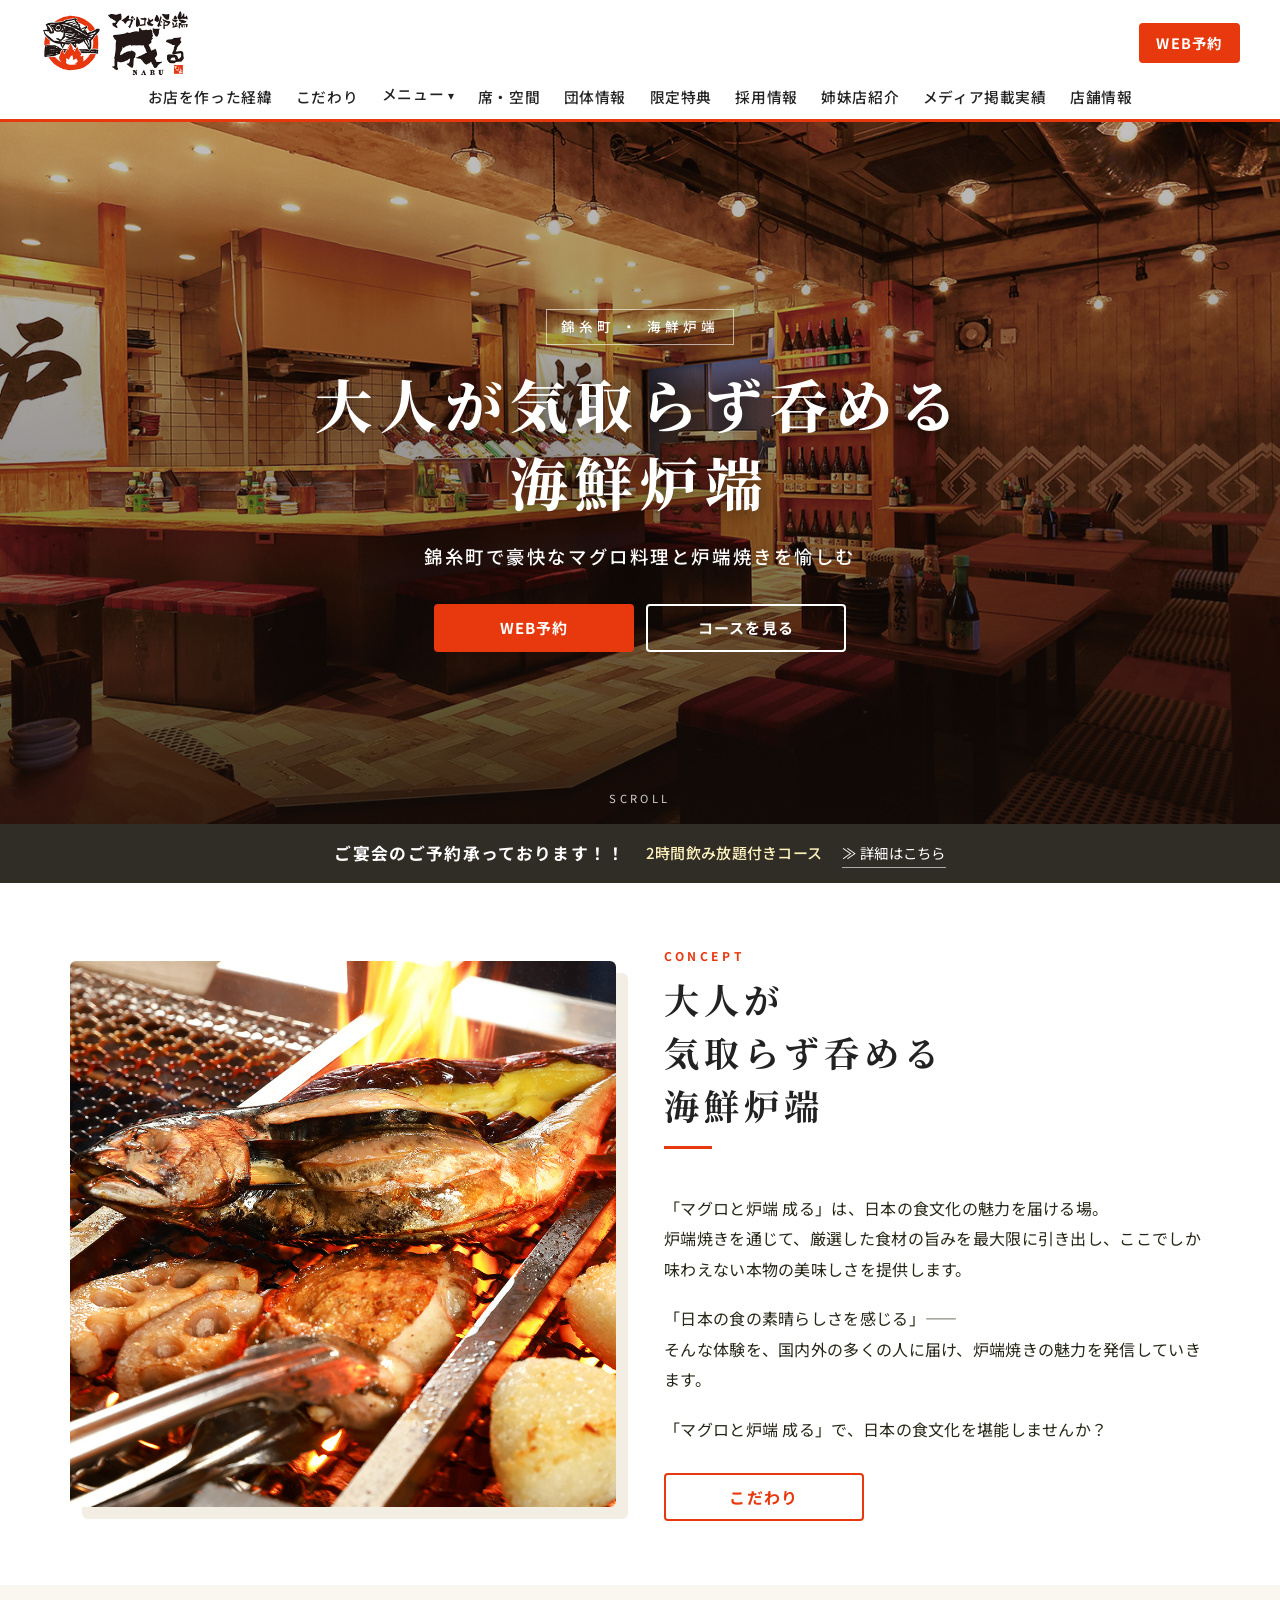
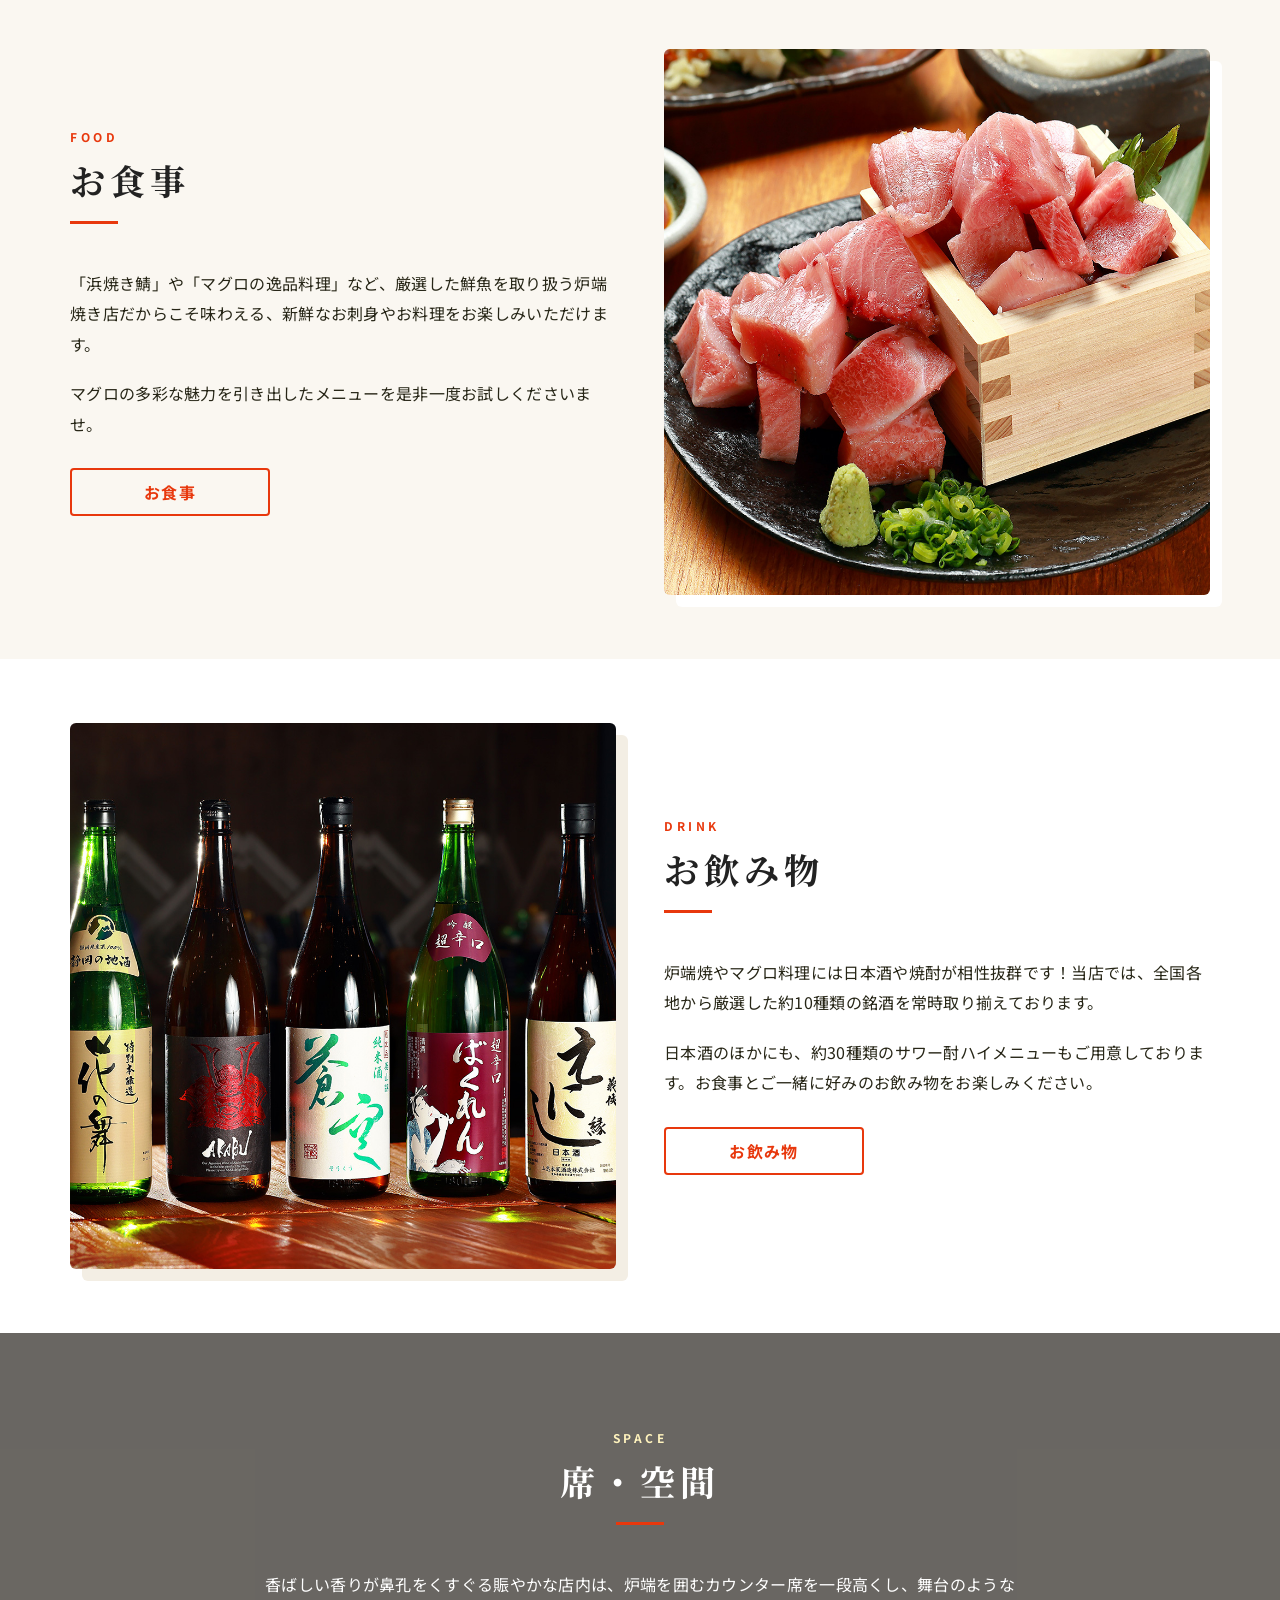
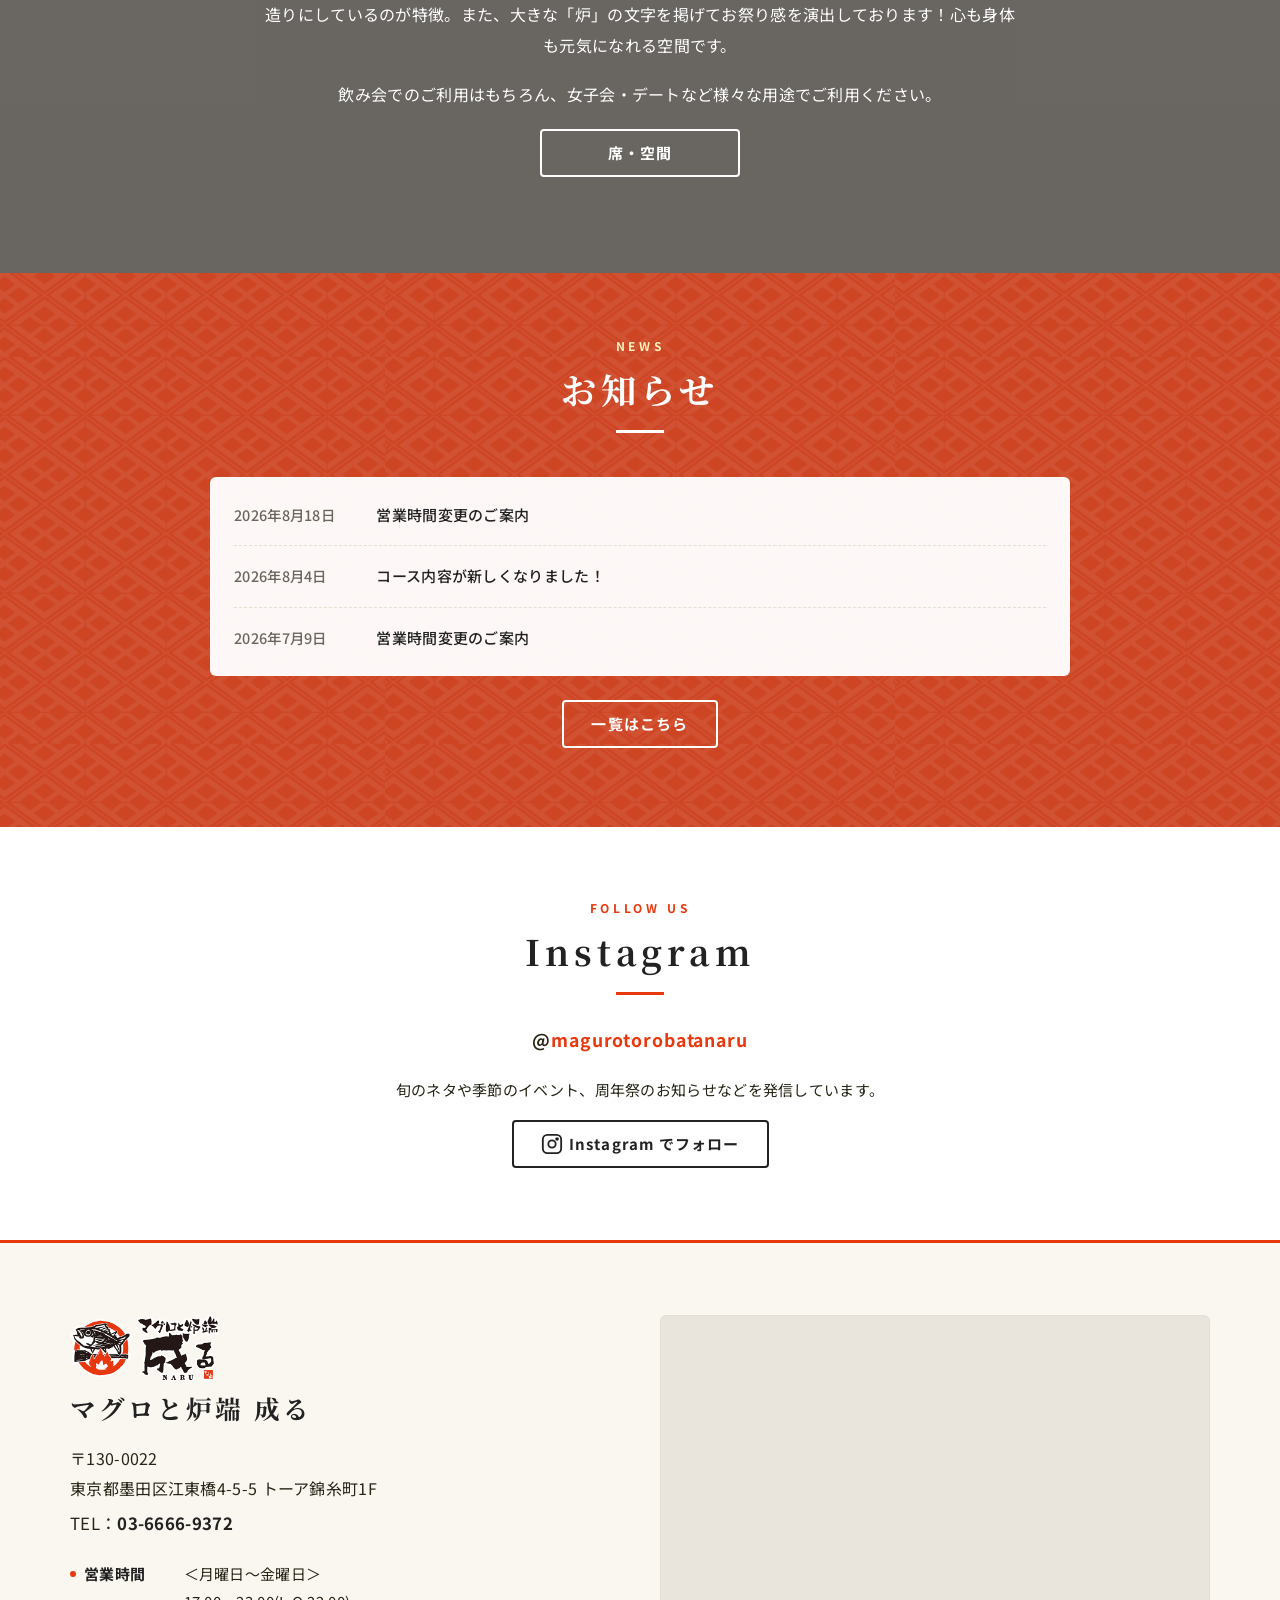
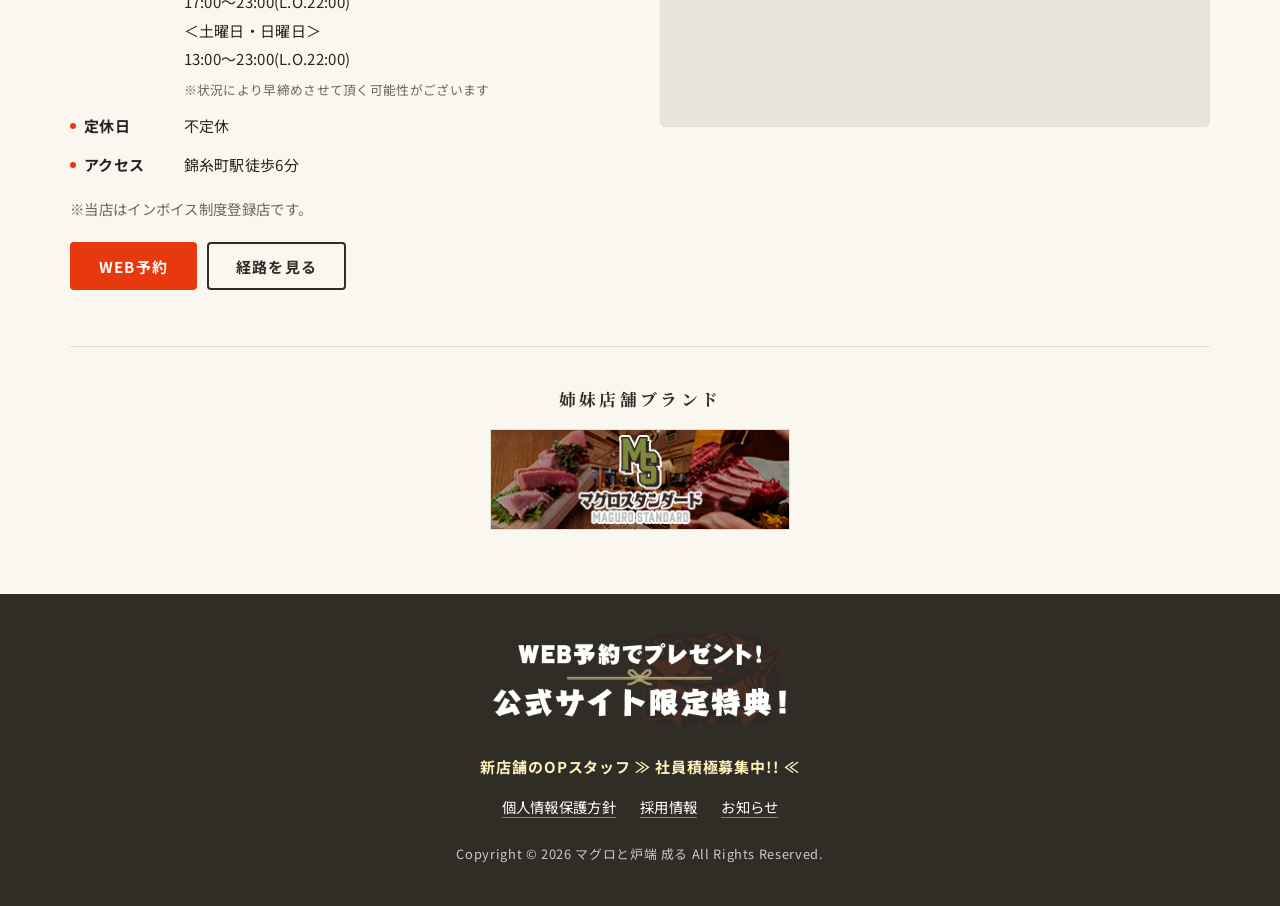
==== commit f263afdd: "Use relative links so the site works under a sub-path preview URL Co-Authored-By: Claude Fable 5.1 <" ====
--- a/index.html
+++ b/index.html
@@ -13,36 +13,36 @@
 <meta property="og:url" content="https://maguro-robata-naru.com/">
 <meta name="twitter:card" content="summary_large_image">
 <link rel="canonical" href="https://maguro-robata-naru.com/">
-<link rel="icon" href="/images/logo.svg" type="image/svg+xml">
+<link rel="icon" href="images/logo.svg" type="image/svg+xml">
 <link rel="preconnect" href="https://fonts.googleapis.com">
 <link rel="preconnect" href="https://fonts.gstatic.com" crossorigin>
 <link href="https://fonts.googleapis.com/css2?family=Noto+Sans+JP:wght@400;500;700;900&family=Noto+Serif+JP:wght@600;800&display=swap" rel="stylesheet">
-<link rel="stylesheet" href="/css/style.css">
+<link rel="stylesheet" href="css/style.css">
 </head>
 <body>
 <header class="site-header" id="pagetop">
   <div class="header-inner">
-    <a class="brand" href="/"><img src="/images/logo.svg" alt="マグロと炉端 成る" width="150" height="66"></a>
+    <a class="brand" href="./"><img src="images/logo.svg" alt="マグロと炉端 成る" width="150" height="66"></a>
     <a class="btn btn-reserve header-reserve" href="https://yoyaku.tabelog.com/yoyaku/net_booking_form/index?rcd=13255968" target="_blank" rel="noopener">WEB予約</a>
     <button class="nav-toggle" type="button" aria-controls="global-nav" aria-expanded="false"><span></span><span></span><span></span><span class="sr-only">メニューを開く</span></button>
     <nav class="global-nav" id="global-nav" aria-label="グローバルナビゲーション">
       <ul>
-        <li><a href="/story/">お店を作った経緯</a></li>
-        <li><a href="/concept/">こだわり</a></li>
+        <li><a href="story/">お店を作った経緯</a></li>
+        <li><a href="concept/">こだわり</a></li>
         <li class="has-sub">
           <button type="button" class="sub-toggle" aria-expanded="false">メニュー</button>
           <ul class="sub">
-            <li><a href="/course/">コース</a></li>
-            <li><a href="/food/">お食事</a></li>
-            <li><a href="/drink/">お飲み物</a></li>
+            <li><a href="course/">コース</a></li>
+            <li><a href="food/">お食事</a></li>
+            <li><a href="drink/">お飲み物</a></li>
           </ul>
         </li>
-        <li><a href="/table/">席・空間</a></li>
-        <li><a href="/group/">団体情報</a></li>
-        <li><a href="/special/">限定特典</a></li>
+        <li><a href="table/">席・空間</a></li>
+        <li><a href="group/">団体情報</a></li>
+        <li><a href="special/">限定特典</a></li>
         <li><a href="https://pay-it-forward-corporate.com/recruit/" target="_blank" rel="noopener">採用情報</a></li>
-        <li><a href="/sister-store/">姉妹店紹介</a></li>
-        <li><a href="/media/">メディア掲載実績</a></li>
+        <li><a href="sister-store/">姉妹店紹介</a></li>
+        <li><a href="media/">メディア掲載実績</a></li>
         <li><a href="#info">店舗情報</a></li>
       </ul>
       <a class="btn btn-reserve nav-reserve" href="https://yoyaku.tabelog.com/yoyaku/net_booking_form/index?rcd=13255968" target="_blank" rel="noopener">WEB予約</a>
@@ -57,14 +57,14 @@
     <p class="hero-sub">錦糸町で豪快なマグロ料理と炉端焼きを愉しむ</p>
     <div class="hero-actions">
       <a class="btn btn-reserve" href="https://yoyaku.tabelog.com/yoyaku/net_booking_form/index?rcd=13255968" target="_blank" rel="noopener">WEB予約</a>
-      <a class="btn btn-light" href="/course/">コースを見る</a>
+      <a class="btn btn-light" href="course/">コースを見る</a>
     </div>
   </div>
   <span class="hero-scroll">SCROLL</span>
 </section>
 
 <div class="party-bar">
-  <a href="/course/">
+  <a href="course/">
     <strong>ご宴会のご予約承っております！！</strong>
     <span class="party-sub">2時間飲み放題付きコース</span>
     <span class="party-more">≫ 詳細はこちら</span>
@@ -73,37 +73,37 @@
 
 <section class="feature">
   <div class="container feature-inner reveal">
-    <div class="feature-media"><img src="/images/top-concept.jpg" alt="炉端で焼き上げる海鮮" width="1000" height="1000" loading="lazy"></div>
+    <div class="feature-media"><img src="images/top-concept.jpg" alt="炉端で焼き上げる海鮮" width="1000" height="1000" loading="lazy"></div>
     <div class="feature-body lead">
       <h2 class="section-title"><span class="en">CONCEPT</span>大人が<br>気取らず呑める<br>海鮮炉端</h2>
       <p>「マグロと炉端 成る」は、日本の食文化の魅力を届ける場。<br>炉端焼きを通じて、厳選した食材の旨みを最大限に引き出し、ここでしか味わえない本物の美味しさを提供します。</p>
       <p>「日本の食の素晴らしさを感じる」——<br>そんな体験を、国内外の多くの人に届け、炉端焼きの魅力を発信していきます。</p>
       <p>「マグロと炉端 成る」で、日本の食文化を堪能しませんか？</p>
-      <a class="btn" href="/concept/">こだわり</a>
+      <a class="btn" href="concept/">こだわり</a>
     </div>
   </div>
 </section>
 
 <section class="feature">
   <div class="container feature-inner is-reverse reveal">
-    <div class="feature-media"><img src="/images/top-food.jpg" alt="マグロの逸品料理" width="1000" height="1000" loading="lazy"></div>
+    <div class="feature-media"><img src="images/top-food.jpg" alt="マグロの逸品料理" width="1000" height="1000" loading="lazy"></div>
     <div class="feature-body lead">
       <h2 class="section-title"><span class="en">FOOD</span>お食事</h2>
       <p>「浜焼き鯖」や「マグロの逸品料理」など、厳選した鮮魚を取り扱う炉端焼き店だからこそ味わえる、新鮮なお刺身やお料理をお楽しみいただけます。</p>
       <p>マグロの多彩な魅力を引き出したメニューを是非一度お試しくださいませ。</p>
-      <a class="btn" href="/food/">お食事</a>
+      <a class="btn" href="food/">お食事</a>
     </div>
   </div>
 </section>
 
 <section class="feature">
   <div class="container feature-inner reveal">
-    <div class="feature-media"><img src="/images/top-drink.jpg" alt="日本酒とサワー" width="1000" height="1000" loading="lazy"></div>
+    <div class="feature-media"><img src="images/top-drink.jpg" alt="日本酒とサワー" width="1000" height="1000" loading="lazy"></div>
     <div class="feature-body lead">
       <h2 class="section-title"><span class="en">DRINK</span>お飲み物</h2>
       <p>炉端焼やマグロ料理には日本酒や焼酎が相性抜群です！当店では、全国各地から厳選した約10種類の銘酒を常時取り揃えております。</p>
       <p>日本酒のほかにも、約30種類のサワー酎ハイメニューもご用意しております。お食事とご一緒に好みのお飲み物をお楽しみください。</p>
-      <a class="btn" href="/drink/">お飲み物</a>
+      <a class="btn" href="drink/">お飲み物</a>
     </div>
   </div>
 </section>
@@ -115,7 +115,7 @@
       <p>香ばしい香りが鼻孔をくすぐる賑やかな店内は、炉端を囲むカウンター席を一段高くし、舞台のような造りにしているのが特徴。また、大きな「炉」の文字を掲げてお祭り感を演出しております！心も身体も元気になれる空間です。</p>
       <p>飲み会でのご利用はもちろん、女子会・デートなど様々な用途でご利用ください。</p>
     </div>
-    <a class="btn btn-light" href="/table/">席・空間</a>
+    <a class="btn btn-light" href="table/">席・空間</a>
   </div>
 </section>
 
@@ -123,11 +123,11 @@
   <div class="container--narrow">
     <h2 class="section-title is-center"><span class="en">NEWS</span>お知らせ</h2>
     <ul class="news-list">
-      <li><time datetime="2026-08-18">2026年8月18日</time><a href="/information/#n6319">営業時間変更のご案内</a></li>
-      <li><time datetime="2026-08-04">2026年8月4日</time><a href="/information/#n6307">コース内容が新しくなりました！</a></li>
-      <li><time datetime="2026-07-09">2026年7月9日</time><a href="/information/#n6290">営業時間変更のご案内</a></li>
+      <li><time datetime="2026-08-18">2026年8月18日</time><a href="information/#n6319">営業時間変更のご案内</a></li>
+      <li><time datetime="2026-08-04">2026年8月4日</time><a href="information/#n6307">コース内容が新しくなりました！</a></li>
+      <li><time datetime="2026-07-09">2026年7月9日</time><a href="information/#n6290">営業時間変更のご案内</a></li>
     </ul>
-    <p class="more"><a class="btn btn-light" href="/information/">一覧はこちら</a></p>
+    <p class="more"><a class="btn btn-light" href="information/">一覧はこちら</a></p>
   </div>
 </section>
 
@@ -144,7 +144,7 @@
   <div class="container">
     <div class="info-grid">
       <div class="info-text">
-        <img class="info-logo" src="/images/logo.svg" alt="" width="150" height="66">
+        <img class="info-logo" src="images/logo.svg" alt="" width="150" height="66">
         <h2>マグロと炉端 成る</h2>
         <p class="info-addr">〒130-0022<br>東京都墨田区江東橋4-5-5 トーア錦糸町1F</p>
         <p class="info-tel">TEL：<a href="tel:03-6666-9372">03-6666-9372</a></p>
@@ -168,18 +168,18 @@
     </div>
     <div class="sister-brand">
       <h2>姉妹店舗ブランド</h2>
-      <a href="https://maguro-standard.com/" target="_blank" rel="noopener"><img src="/images/maguro-standard-banner-2.jpg" alt="マグロスタンダード" width="300" height="100"></a>
+      <a href="https://maguro-standard.com/" target="_blank" rel="noopener"><img src="images/maguro-standard-banner-2.jpg" alt="マグロスタンダード" width="300" height="100"></a>
     </div>
   </div>
 </section>
 <footer class="site-footer">
   <div class="container">
-    <a class="footer-bnr" href="/special/"><img src="/images/special-banner.png" alt="公式サイト限定特典" width="300" height="90"></a>
+    <a class="footer-bnr" href="special/"><img src="images/special-banner.png" alt="公式サイト限定特典" width="300" height="90"></a>
     <p class="footer-recruit"><a href="https://pay-it-forward-corporate.com/recruit/" target="_blank" rel="noopener">新店舗のOPスタッフ ≫ 社員積極募集中!! ≪</a></p>
     <ul class="footer-links">
-      <li><a href="/privacy/">個人情報保護方針</a></li>
+      <li><a href="privacy/">個人情報保護方針</a></li>
       <li><a href="https://pay-it-forward-corporate.com/recruit/" target="_blank" rel="noopener">採用情報</a></li>
-      <li><a href="/information/">お知らせ</a></li>
+      <li><a href="information/">お知らせ</a></li>
     </ul>
     <p class="copyright">Copyright © 2026 マグロと炉端 成る All Rights Reserved.</p>
   </div>
@@ -190,6 +190,6 @@
   <a href="https://maps.google.com/maps/dir//%E3%83%9E%E3%82%B0%E3%83%AD%E3%81%A8%E7%82%89%E7%AB%AF%E6%88%90%E3%82%8B%20%E3%80%92130-0022%20%E6%9D%B1%E4%BA%AC%E9%83%BD%E5%A2%A8%E7%94%B0%E5%8C%BA%E6%B1%9F%E6%9D%B1%E6%A9%8B4-5-5%20%E3%83%88%E3%83%BC%E3%82%A2%E9%8C%A6%E7%B3%B8%E7%94%BA%201F/@35.6939247,139.818008,17z" target="_blank" rel="noopener"><svg viewBox="0 0 24 24" fill="none" stroke="currentColor" stroke-width="2" stroke-linecap="round" stroke-linejoin="round" aria-hidden="true"><path d="M21 10c0 7-9 13-9 13S3 17 3 10a9 9 0 0 1 18 0z"/><circle cx="12" cy="10" r="3"/></svg>地図</a>
   <a href="https://yoyaku.tabelog.com/yoyaku/net_booking_form/index?rcd=13255968" target="_blank" rel="noopener"><svg viewBox="0 0 24 24" fill="none" stroke="currentColor" stroke-width="2" stroke-linecap="round" stroke-linejoin="round" aria-hidden="true"><rect x="3" y="4" width="18" height="18" rx="2"/><path d="M16 2v4M8 2v4M3 10h18"/></svg>WEB予約</a>
 </nav>
-<script src="/js/main.js"></script>
+<script src="js/main.js"></script>
 </body>
 </html>
--- a/css/style.css
+++ b/css/style.css
@@ -91,7 +91,7 @@
 .has-sub .sub-toggle::after { content: "▾"; margin-left: .3em; font-size: .8em; }
 .has-sub .sub { display: none; flex-direction: column; }
 .has-sub.open .sub { display: block; }
-.nav-reserve { display: none; }
+.global-nav .nav-reserve { display: none; }
 
 /* PC: ロゴ行 + ナビ行 */
 @media (min-width: 1024px) {
@@ -124,7 +124,7 @@
   .has-sub .sub { display: block; padding-left: 1.2em; }
   .has-sub .sub a { font-size: .95rem; padding-top: .6em; padding-bottom: .6em; }
   .has-sub .sub a::before { content: "－ "; color: var(--accent); }
-  .nav-reserve { display: inline-flex; margin: 20px auto 0; width: 100%; }
+  .global-nav .nav-reserve { display: inline-flex; margin: 20px auto 0; width: 100%; }
   .header-reserve { display: none; }
   body.nav-open { overflow: hidden; }
 }
@@ -139,7 +139,7 @@
 }
 .hero::before {
   content: ""; position: absolute; inset: 0; z-index: -1;
-  background: url("/images/hero.jpg") center / cover no-repeat;
+  background: url("../images/hero.jpg") center / cover no-repeat;
   transform: scale(1.02);
 }
 .hero::after {
@@ -202,7 +202,7 @@
 /* 席・空間 帯 */
 .space-band {
   position: relative; color: #fff; padding: 96px 0; isolation: isolate; text-align: center;
-  background: url("/images/hero.jpg") center / cover no-repeat fixed;
+  background: url("../images/hero.jpg") center / cover no-repeat fixed;
 }
 @media (hover: none) { .space-band { background-attachment: scroll; } }
 .space-band::before { content: ""; position: absolute; inset: 0; z-index: -1; background: rgba(48,44,38,.72); }
@@ -212,7 +212,7 @@
 .space-band .btn { min-width: 200px; }
 
 /* お知らせ */
-.news { background: var(--accent-deep) url("/images/news-bg.png") center / 510px auto; color: #fff; padding: 64px 0; }
+.news { background: var(--accent-deep) url("../images/news-bg.png") center / 510px auto; color: #fff; padding: 64px 0; }
 .news .section-title { color: #fff; }
 .news .section-title::after { background: #fff; }
 .news .section-title .en { color: var(--cream); }
@@ -296,7 +296,7 @@
 @media (min-width: 1024px) { .mobile-bar { display: none; } }
 
 /* 下層ページ */
-.page-head { background: var(--brown) url("/images/news-bg.png") center / 510px auto; color: #fff; padding: 44px 0 36px; position: relative; isolation: isolate; }
+.page-head { background: var(--brown) url("../images/news-bg.png") center / 510px auto; color: #fff; padding: 44px 0 36px; position: relative; isolation: isolate; }
 .page-head::before { content: ""; position: absolute; inset: 0; z-index: -1; background: rgba(48,44,38,.9); }
 .crumb { font-size: .8rem; color: rgba(255,255,255,.75); margin-bottom: 10px; }
 .crumb a { color: #fff; }
@@ -417,3 +417,8 @@
   .reveal { opacity: 0; transform: translateY(16px); transition: opacity .7s ease, transform .7s ease; }
   .reveal.is-in { opacity: 1; transform: none; }
 }
+
+/* PC 幅が狭いときはナビを詰める */
+@media (min-width: 1024px) and (max-width: 1199px) {
+  .global-nav a, .global-nav .sub-toggle { padding: .5em .55em; font-size: .85rem; letter-spacing: .02em; }
+}
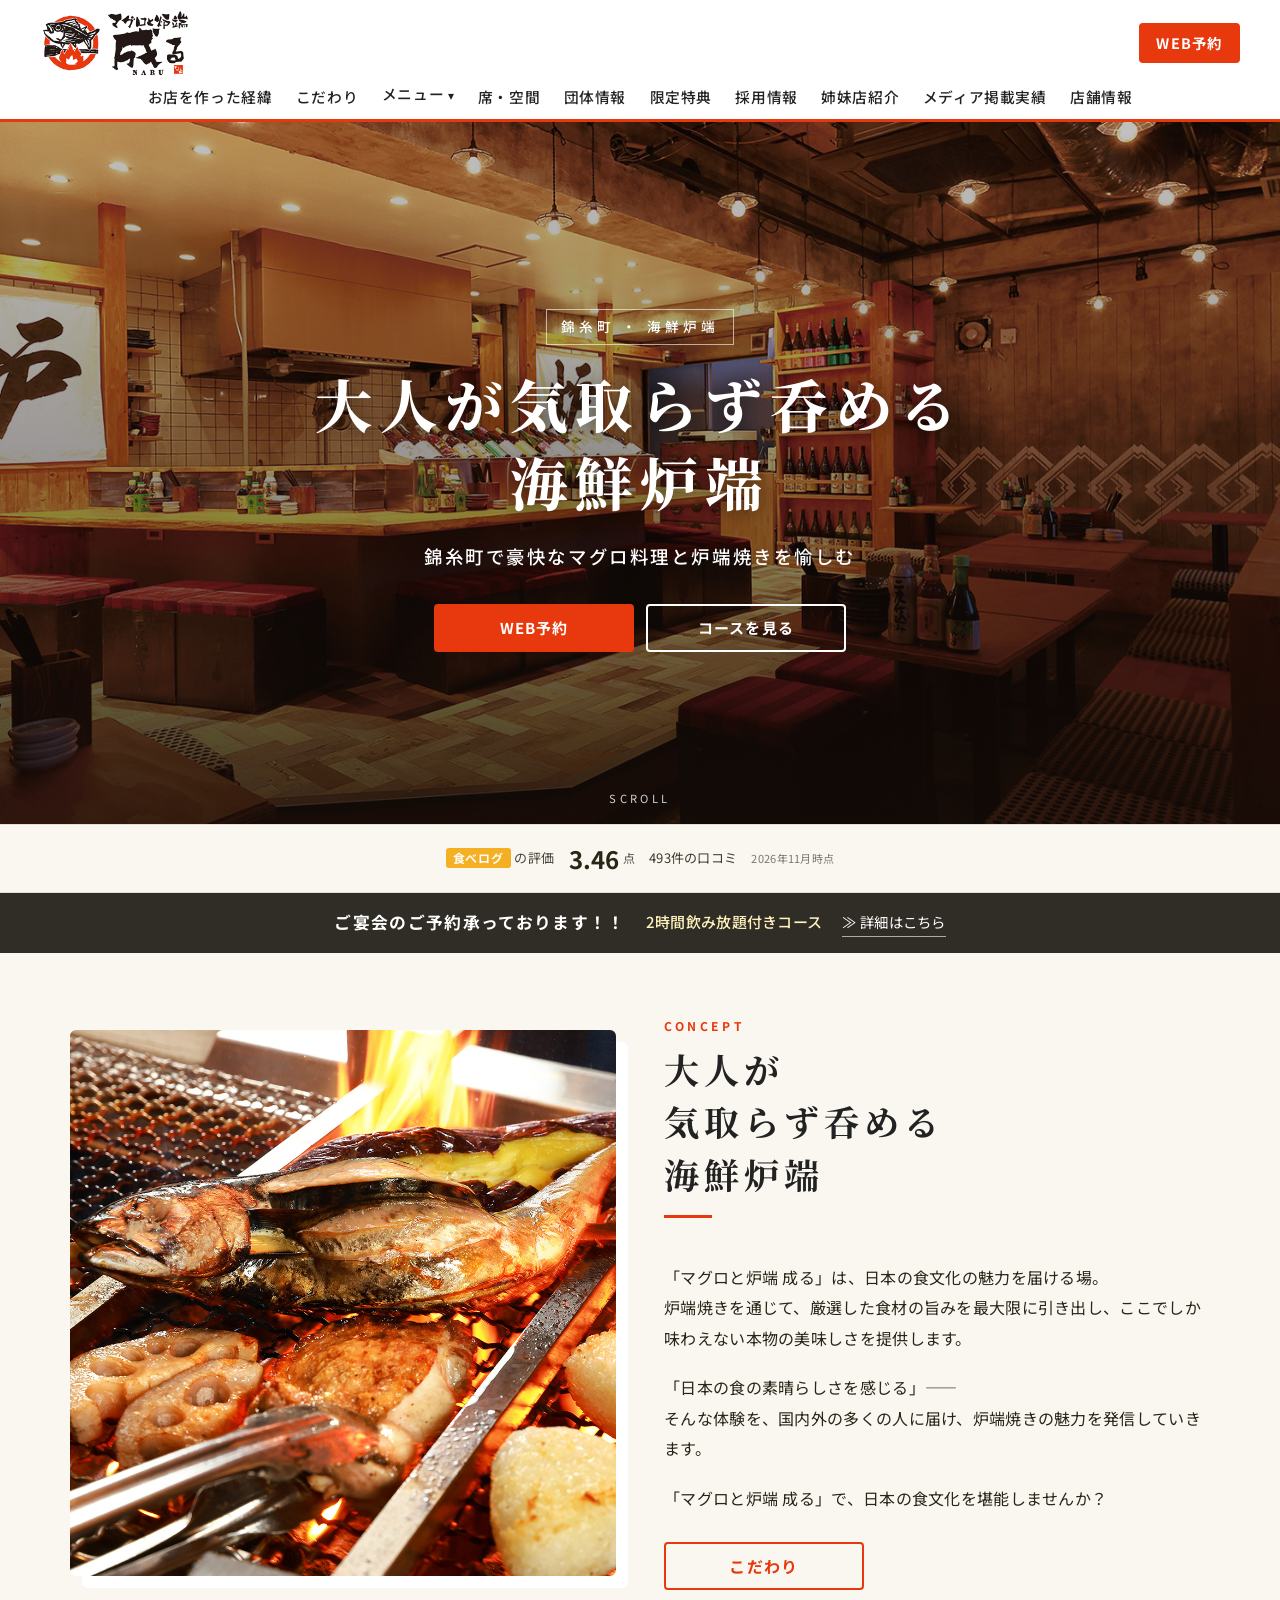
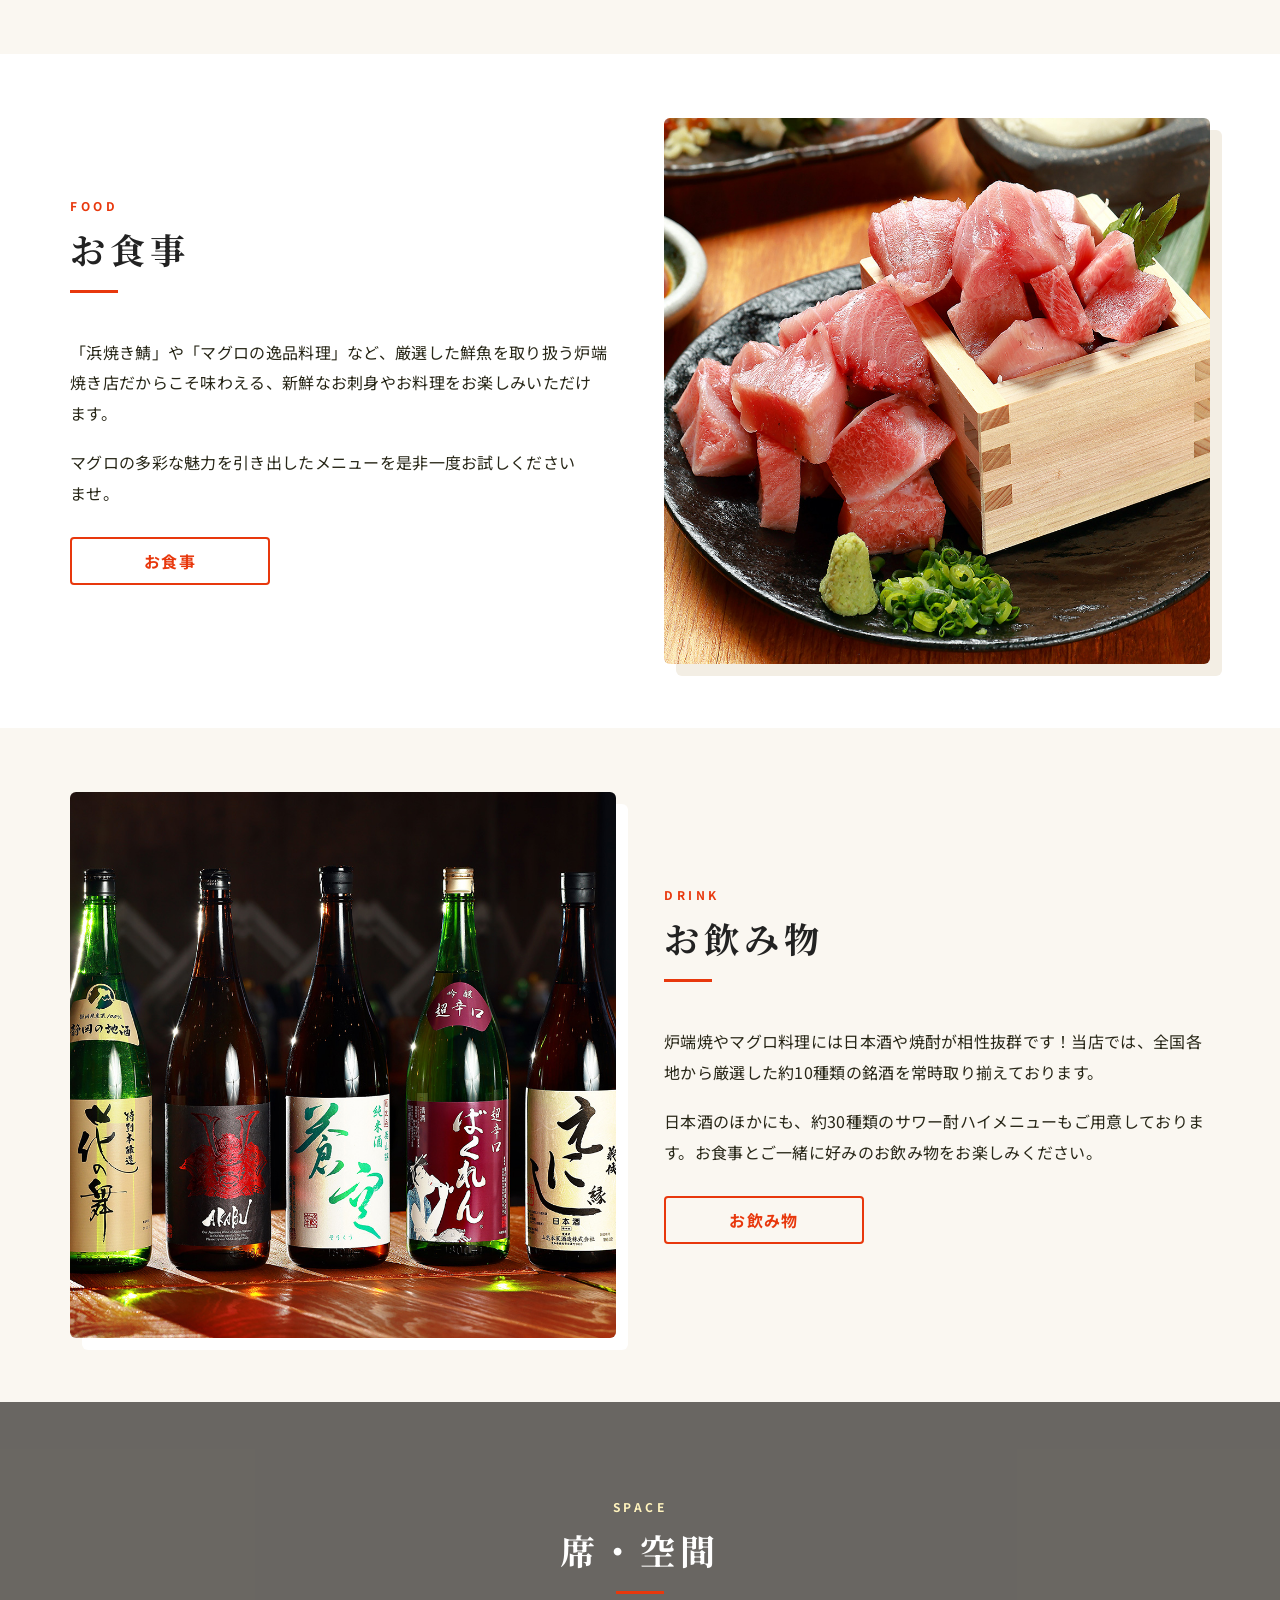
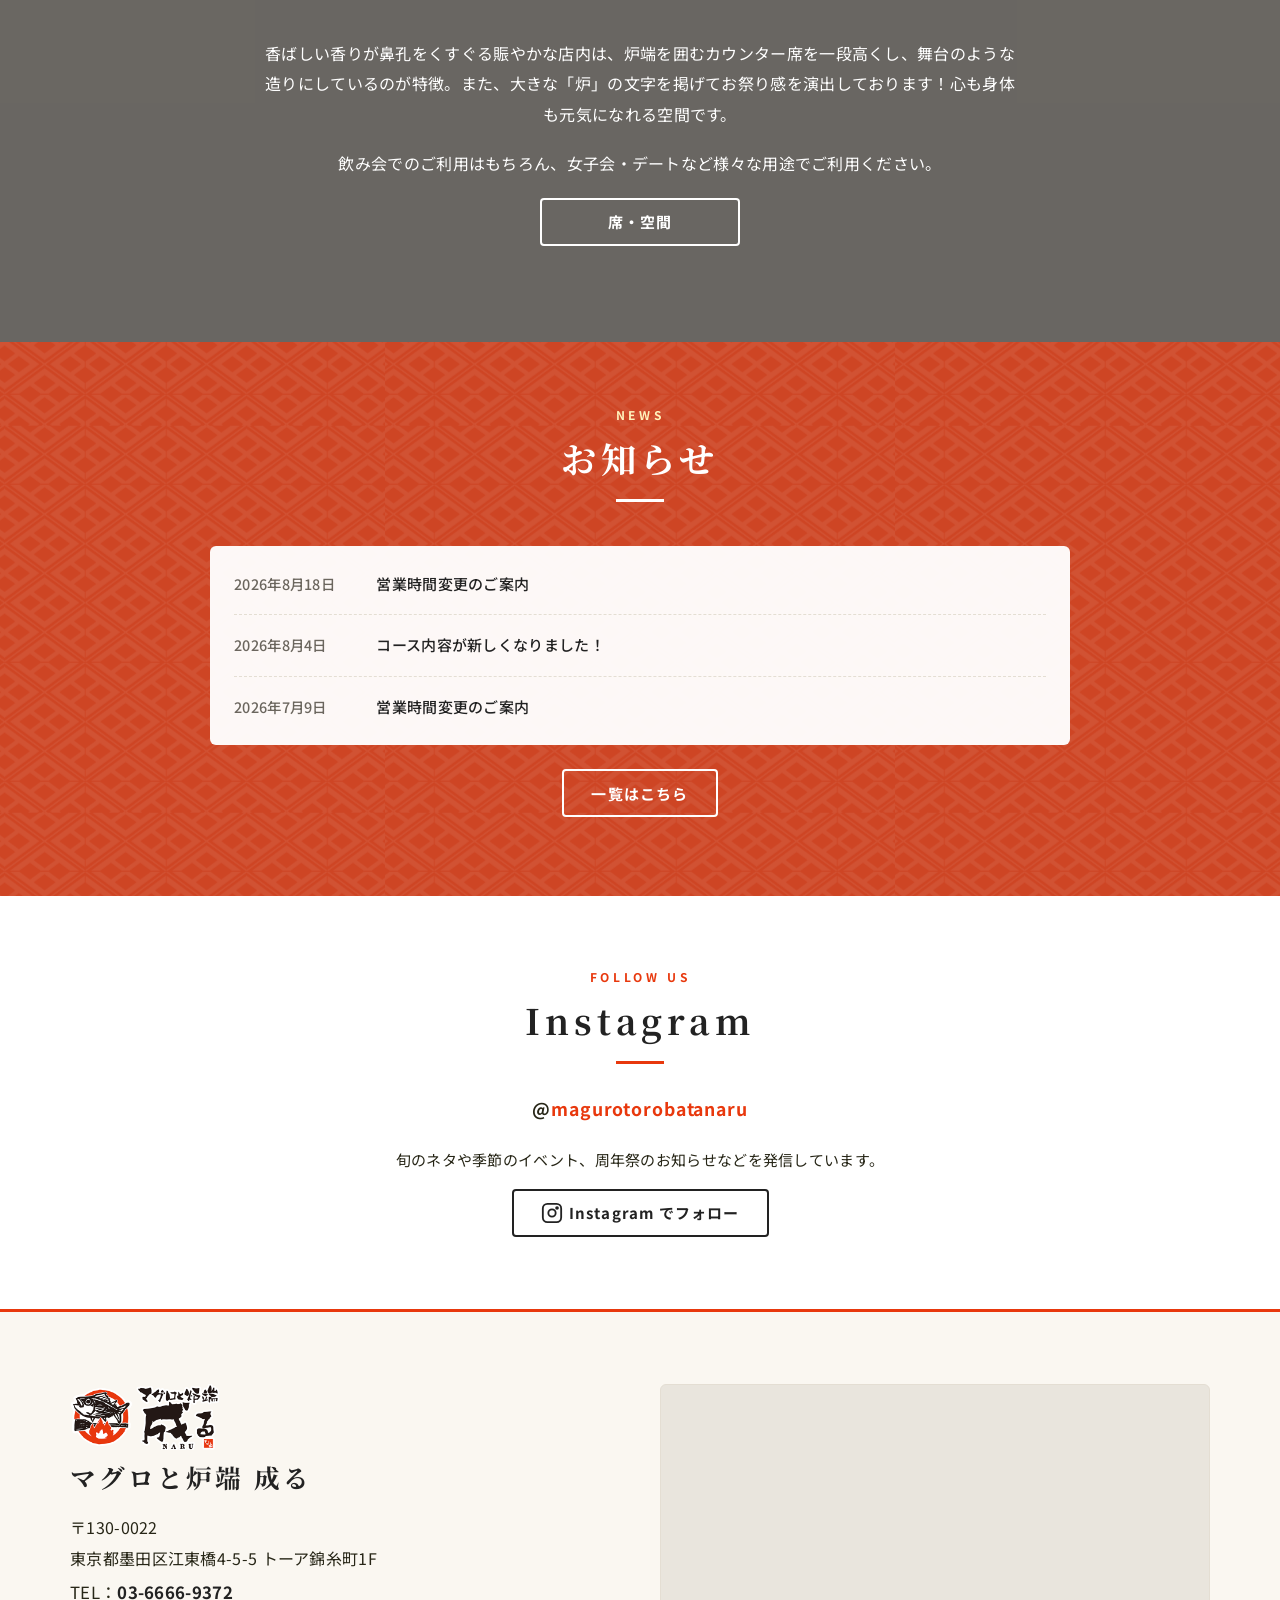
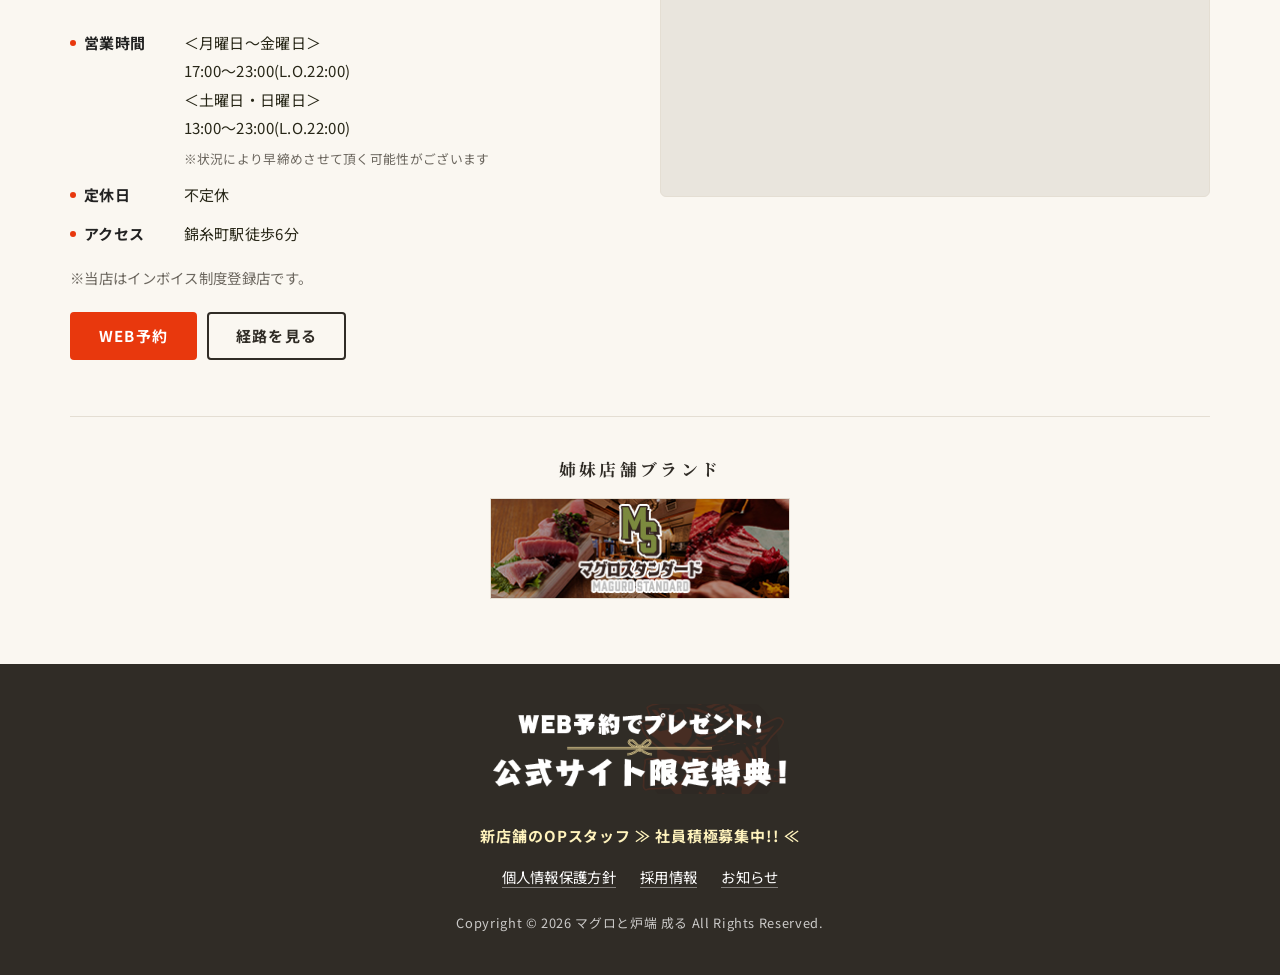
==== commit de1b1287: "Add Google / Tabelog ratings strip (data, script, UI) Co-Authored-By: Claude Fable 5.1 <noreply@anth" ====
--- a/index.html
+++ b/index.html
@@ -63,6 +63,23 @@
   <span class="hero-scroll">SCROLL</span>
 </section>
 
+<section class="ratings" id="ratings" aria-label="お客様からの評価" hidden>
+  <div class="ratings__inner">
+    <a class="ratings__item ratings__item--google" data-rating="google" href="https://www.google.com/maps/search/?api=1&query=%E3%83%9E%E3%82%B0%E3%83%AD%E3%81%A8%E7%82%89%E7%AB%AF%20%E6%88%90%E3%82%8B%20%E6%9D%B1%E4%BA%AC%E9%83%BD%E5%A2%A8%E7%94%B0%E5%8C%BA%E6%B1%9F%E6%9D%B1%E6%A9%8B4-5-5" target="_blank" rel="noopener" hidden>
+      <span class="ratings__brand"><span class="ratings__g" aria-hidden="true"><i>G</i><i>o</i><i>o</i><i>g</i><i>l</i><i>e</i></span><span class="sr-only">Google</span> の口コミ</span>
+      <span class="ratings__score"><span class="ratings__stars" aria-hidden="true"><span class="ratings__stars-off">★★★★★</span><span class="ratings__stars-on">★★★★★</span></span><b data-field="score">-</b></span>
+      <span class="ratings__count"><span data-field="count">-</span>件の口コミ</span>
+      <span class="ratings__asof" data-field="asof"></span>
+    </a>
+    <a class="ratings__item ratings__item--tabelog" data-rating="tabelog" href="https://tabelog.com/tokyo/A1312/A131201/13255968/" target="_blank" rel="noopener" hidden>
+      <span class="ratings__brand"><span class="ratings__tb" aria-hidden="true">食べログ</span><span class="sr-only">食べログ</span> の評価</span>
+      <span class="ratings__score"><b data-field="score">-</b><small>点</small></span>
+      <span class="ratings__count"><span data-field="count">-</span>件の口コミ</span>
+      <span class="ratings__asof" data-field="asof"></span>
+    </a>
+  </div>
+</section>
+
 <div class="party-bar">
   <a href="course/">
     <strong>ご宴会のご予約承っております！！</strong>
@@ -191,5 +208,6 @@
   <a href="https://yoyaku.tabelog.com/yoyaku/net_booking_form/index?rcd=13255968" target="_blank" rel="noopener"><svg viewBox="0 0 24 24" fill="none" stroke="currentColor" stroke-width="2" stroke-linecap="round" stroke-linejoin="round" aria-hidden="true"><rect x="3" y="4" width="18" height="18" rx="2"/><path d="M16 2v4M8 2v4M3 10h18"/></svg>WEB予約</a>
 </nav>
 <script src="js/main.js"></script>
+  <script src="js/ratings.js" defer></script>
 </body>
 </html>
--- a/css/style.css
+++ b/css/style.css
@@ -83,7 +83,7 @@
 
 .global-nav ul { display: flex; flex-wrap: wrap; }
 .global-nav a, .global-nav .sub-toggle {
-  display: block; padding: .5em .8em; color: var(--ink); font-weight: 500; font-size: .92rem;
+  display: block; padding: .5em .8em; color: var(--ink); font-weight: 500; font-size: .92rem; white-space: nowrap;
   background: none; border: 0; cursor: pointer; font-family: inherit; letter-spacing: .04em;
 }
 .global-nav a:hover, .global-nav .sub-toggle:hover { color: var(--accent); opacity: 1; }
@@ -156,7 +156,11 @@
   font-size: clamp(1.9rem, 5.2vw, 3.6rem); line-height: 1.35; letter-spacing: .12em;
   text-shadow: 0 2px 20px rgba(0,0,0,.5);
 }
-.hero-sub { margin: 18px 0 0; font-size: clamp(.95rem, 1.6vw, 1.15rem); letter-spacing: .14em; font-weight: 500; }
+.hero-sub { margin: 18px 0 0; font-size: clamp(.95rem, 1.6vw, 1.15rem); letter-spacing: .14em; font-weight: 500; text-wrap: balance; word-break: auto-phrase; }
+/* スマホ: 見出しが 1 文字だけ折り返さないよう少し詰める */
+@media (max-width: 480px) {
+  .hero h1 { font-size: 1.75rem; letter-spacing: .06em; }
+}
 .hero-actions { display: flex; flex-wrap: wrap; gap: 12px; justify-content: center; margin-top: 30px; }
 .hero-actions .btn { min-width: 200px; }
 .hero-scroll { position: absolute; bottom: 14px; left: 50%; transform: translateX(-50%); font-size: .7rem; letter-spacing: .3em; color: rgba(255,255,255,.8); }
@@ -171,7 +175,7 @@
 /* セクション共通 */
 .section { padding: 72px 0; }
 .section-title {
-  font-family: var(--font-serif); font-size: clamp(1.6rem, 3vw, 2.2rem); letter-spacing: .14em;
+  font-family: var(--font-serif); font-size: clamp(1.6rem, 3vw, 2.2rem); letter-spacing: .14em; word-break: auto-phrase;
   line-height: 1.5; margin-bottom: 28px; position: relative; padding-bottom: 16px;
 }
 .section-title::after { content: ""; display: block; width: 48px; height: 3px; background: var(--accent); margin-top: 14px; }
@@ -179,7 +183,7 @@
 .section-title.is-center::after { margin-inline: auto; }
 .section-title .en { display: block; font-family: var(--font-sans); font-size: .75rem; letter-spacing: .3em; color: var(--accent); margin-bottom: 8px; font-weight: 700; }
 .lead { font-size: 1rem; }
-.lead p { margin-bottom: 1.2em; }
+.lead p { margin-bottom: 1.2em; text-wrap: pretty; }
 .text-center { text-align: center; }
 
 /* トップ: 画像 + テキスト 交互 */
@@ -300,16 +304,16 @@
 .page-head::before { content: ""; position: absolute; inset: 0; z-index: -1; background: rgba(48,44,38,.9); }
 .crumb { font-size: .8rem; color: rgba(255,255,255,.75); margin-bottom: 10px; }
 .crumb a { color: #fff; }
-.page-head h1 { font-family: var(--font-serif); color: #fff; font-size: clamp(1.6rem, 3.4vw, 2.4rem); letter-spacing: .16em; line-height: 1.4; }
+.page-head h1 { font-family: var(--font-serif); color: #fff; font-size: clamp(1.6rem, 3.4vw, 2.4rem); letter-spacing: .16em; line-height: 1.4; text-wrap: balance; }
 .page-head h1 .en { display: block; font-family: var(--font-sans); font-size: .75rem; letter-spacing: .3em; color: var(--cream); margin-bottom: 6px; }
 .page-body { padding: 56px 0 80px; }
 .page-body > .container > * + *, .page-body > .container--narrow > * + * { margin-top: 48px; }
 .hero-img img { width: 100%; aspect-ratio: 2 / 1; object-fit: cover; border-radius: 6px; }
 .prose { font-size: 1rem; }
-.prose h2 { font-family: var(--font-serif); font-size: clamp(1.3rem, 2.4vw, 1.7rem); letter-spacing: .1em; margin: 1.6em 0 .8em; line-height: 1.6; }
+.prose h2 { font-family: var(--font-serif); font-size: clamp(1.3rem, 2.4vw, 1.7rem); letter-spacing: .1em; margin: 1.6em 0 .8em; line-height: 1.6; word-break: auto-phrase; }
 .prose h2:first-child { margin-top: 0; }
-.prose h3 { font-size: 1.1rem; margin: 1.4em 0 .6em; padding-left: 12px; border-left: 4px solid var(--accent); }
-.prose p { margin-bottom: 1.1em; }
+.prose h3 { font-size: 1.1rem; margin: 1.4em 0 .6em; padding-left: 12px; border-left: 4px solid var(--accent); word-break: auto-phrase; }
+.prose p { margin-bottom: 1.1em; text-wrap: pretty; }
 .prose ul { padding-left: 1.3em; list-style: disc; margin-bottom: 1em; }
 .prose ul li { margin-bottom: .2em; }
 .prose .note { color: var(--muted); font-size: .9em; }
@@ -350,6 +354,12 @@
 .price-list li.is-label { border-bottom: 0; padding-bottom: 0; }
 .price-list li.is-label .name { color: var(--accent-deep); font-weight: 700; }
 .menu-notes { margin-top: 48px; text-align: center; color: var(--muted); font-size: .9rem; }
+@media (min-width: 768px) {
+  /* 最後のカテゴリが左列に単独で残るとき（奇数番目）は 2 列に広げる */
+  .menu-cat:last-of-type:nth-of-type(odd) { grid-column: 1 / -1; }
+  .menu-cat:last-of-type:nth-of-type(odd) .price-list { columns: 2; column-gap: 40px; }
+  .menu-cat:last-of-type:nth-of-type(odd) .price-list li { break-inside: avoid; }
+}
 @media (max-width: 767px) {
   .menu-block { grid-template-columns: 1fr; gap: 24px; }
   .menu-block + .menu-block { margin-top: 44px; }
@@ -359,7 +369,7 @@
 .course { display: grid; grid-template-columns: 2fr 3fr; gap: 32px 40px; align-items: start; padding: 40px 0; border-top: 1px solid var(--line); }
 .course:first-of-type { border-top: 0; padding-top: 0; }
 .course img { width: 100%; aspect-ratio: 1 / 1; object-fit: cover; border-radius: 6px; }
-.course h2 { font-family: var(--font-serif); font-size: 1.5rem; letter-spacing: .08em; line-height: 1.5; }
+.course h2 { font-family: var(--font-serif); font-size: 1.5rem; letter-spacing: .08em; line-height: 1.5; word-break: auto-phrase; }
 .course .course-price { font-size: 1.25rem; font-weight: 700; color: var(--accent); margin: 6px 0 10px; }
 .course h3 { font-size: .95rem; font-weight: 500; color: var(--muted); border: 0; padding: 0; margin: 0 0 16px; line-height: 1.7; }
 .course .course-items { background: var(--paper); border-radius: 6px; padding: 18px 22px; margin-bottom: 16px; }
@@ -380,7 +390,7 @@
 .sister-card img { width: 100%; aspect-ratio: 3 / 2; object-fit: cover; }
 .sister-card .sister-body { padding: 20px 22px 24px; flex: 1; display: flex; flex-direction: column; }
 .sister-card h2 { font-family: var(--font-serif); font-size: 1.25rem; letter-spacing: .08em; margin-bottom: 8px; }
-.sister-card .sister-desc { font-size: .95rem; margin-bottom: 14px; }
+.sister-card .sister-desc { font-size: .95rem; margin-bottom: 14px; text-wrap: pretty; }
 .sister-card dl { margin: 0 0 16px; font-size: .9rem; }
 .sister-card dt { font-weight: 700; color: var(--ink); }
 .sister-card dt::before { content: "■"; color: var(--accent); margin-right: 4px; font-size: .8em; }
@@ -395,14 +405,14 @@
 .media-list .tag { display: inline-block; font-size: .72rem; font-weight: 700; letter-spacing: .1em; padding: .1em .7em; border-radius: 2px; background: var(--brown); color: #fff; flex: 0 0 auto; }
 .media-list .tag.is-link { background: var(--accent); }
 .media-list .media-title { flex: 1 1 320px; }
-.media-list a .media-title::after { content: " ↗"; color: var(--accent); font-size: .85em; }
+.media-list a .media-title::after { content: "\00a0↗"; color: var(--accent); font-size: .85em; }
 
 /* お知らせ一覧 */
 .notice { border: 1px solid var(--line); border-radius: 6px; padding: 24px 28px; background: #fff; }
 .notice + .notice { margin-top: 24px; }
 .notice time { display: inline-block; font-size: .85rem; color: var(--accent-deep); font-weight: 700; letter-spacing: .05em; margin-bottom: 4px; }
-.notice h2 { font-size: 1.2rem; line-height: 1.5; margin-bottom: 14px; }
-.notice-body p { margin-bottom: .8em; }
+.notice h2 { font-size: 1.2rem; line-height: 1.5; margin-bottom: 14px; word-break: auto-phrase; }
+.notice-body p { margin-bottom: .8em; text-wrap: pretty; }
 .notice-body .hours { background: var(--paper); border-radius: 6px; padding: 14px 18px; margin: 12px 0; }
 .notice-body .hours p { margin: 0; }
 .notice-body img { max-width: 420px; width: 100%; border-radius: 6px; margin-top: 10px; }
@@ -422,3 +432,37 @@
 @media (min-width: 1024px) and (max-width: 1199px) {
   .global-nav a, .global-nav .sub-toggle { padding: .5em .55em; font-size: .85rem; letter-spacing: .02em; }
 }
+
+/* ===== 評価帯（Google / 食べログ） ===== */
+:root { --ratings-bg:#faf7f1;--ratings-fg:#272617;--ratings-line:#e4ded3;--ratings-star:#f5a300;--ratings-star-off:rgba(0,0,0,.18); }
+.ratings { background: var(--ratings-bg); color: var(--ratings-fg); border-top: 1px solid var(--ratings-line); border-bottom: 1px solid var(--ratings-line); }
+.ratings[hidden] { display: none; }
+.ratings__inner { width: min(1100px, 100% - 32px); margin: 0 auto; display: flex; flex-wrap: wrap; justify-content: center; gap: 12px 48px; padding: 18px 0; }
+.ratings__item { display: inline-flex; align-items: center; flex-wrap: wrap; gap: 6px 14px; color: inherit; text-decoration: none; font-family: var(--ratings-font, inherit); line-height: 1.3; }
+.ratings__item[hidden] { display: none; }
+.ratings__item:hover { opacity: .8; }
+.ratings__brand { font-size: 13px; letter-spacing: .04em; white-space: nowrap; opacity: .85; }
+.ratings__g { font-family: Arial, Helvetica, sans-serif; font-weight: 700; font-size: 15px; letter-spacing: -.02em; }
+.ratings__g i { font-style: normal; }
+.ratings__g i:nth-child(1) { color: #4285f4; }
+.ratings__g i:nth-child(2) { color: #ea4335; }
+.ratings__g i:nth-child(3) { color: #fbbc05; }
+.ratings__g i:nth-child(4) { color: #4285f4; }
+.ratings__g i:nth-child(5) { color: #34a853; }
+.ratings__g i:nth-child(6) { color: #ea4335; }
+.ratings__tb { display: inline-block; background: #f5a300; color: #fff; font-weight: 700; font-size: 12px; padding: 2px 7px; border-radius: 3px; letter-spacing: .06em; }
+.ratings__score { display: inline-flex; align-items: center; gap: 8px; white-space: nowrap; }
+.ratings__score b { font-size: 24px; font-weight: 700; font-variant-numeric: tabular-nums; letter-spacing: 0; }
+.ratings__score small { font-size: 12px; opacity: .8; margin-left: -4px; }
+.ratings__stars { position: relative; display: inline-block; font-size: 17px; line-height: 1; letter-spacing: 1px; }
+.ratings__stars-off { color: var(--ratings-star-off); }
+.ratings__stars-on { position: absolute; left: 0; top: 0; overflow: hidden; white-space: nowrap; color: var(--ratings-star); width: 0; }
+.ratings__count { font-size: 13px; white-space: nowrap; opacity: .9; }
+.ratings__asof { font-size: 11px; opacity: .6; white-space: nowrap; }
+.ratings__asof:empty { display: none; }
+.sr-only { position: absolute; width: 1px; height: 1px; padding: 0; margin: -1px; overflow: hidden; clip: rect(0,0,0,0); white-space: nowrap; border: 0; }
+@media (max-width: 600px) {
+  .ratings__inner { flex-direction: column; align-items: center; gap: 12px; padding: 14px 0; }
+  .ratings__item { justify-content: center; }
+  .ratings__score b { font-size: 22px; }
+}
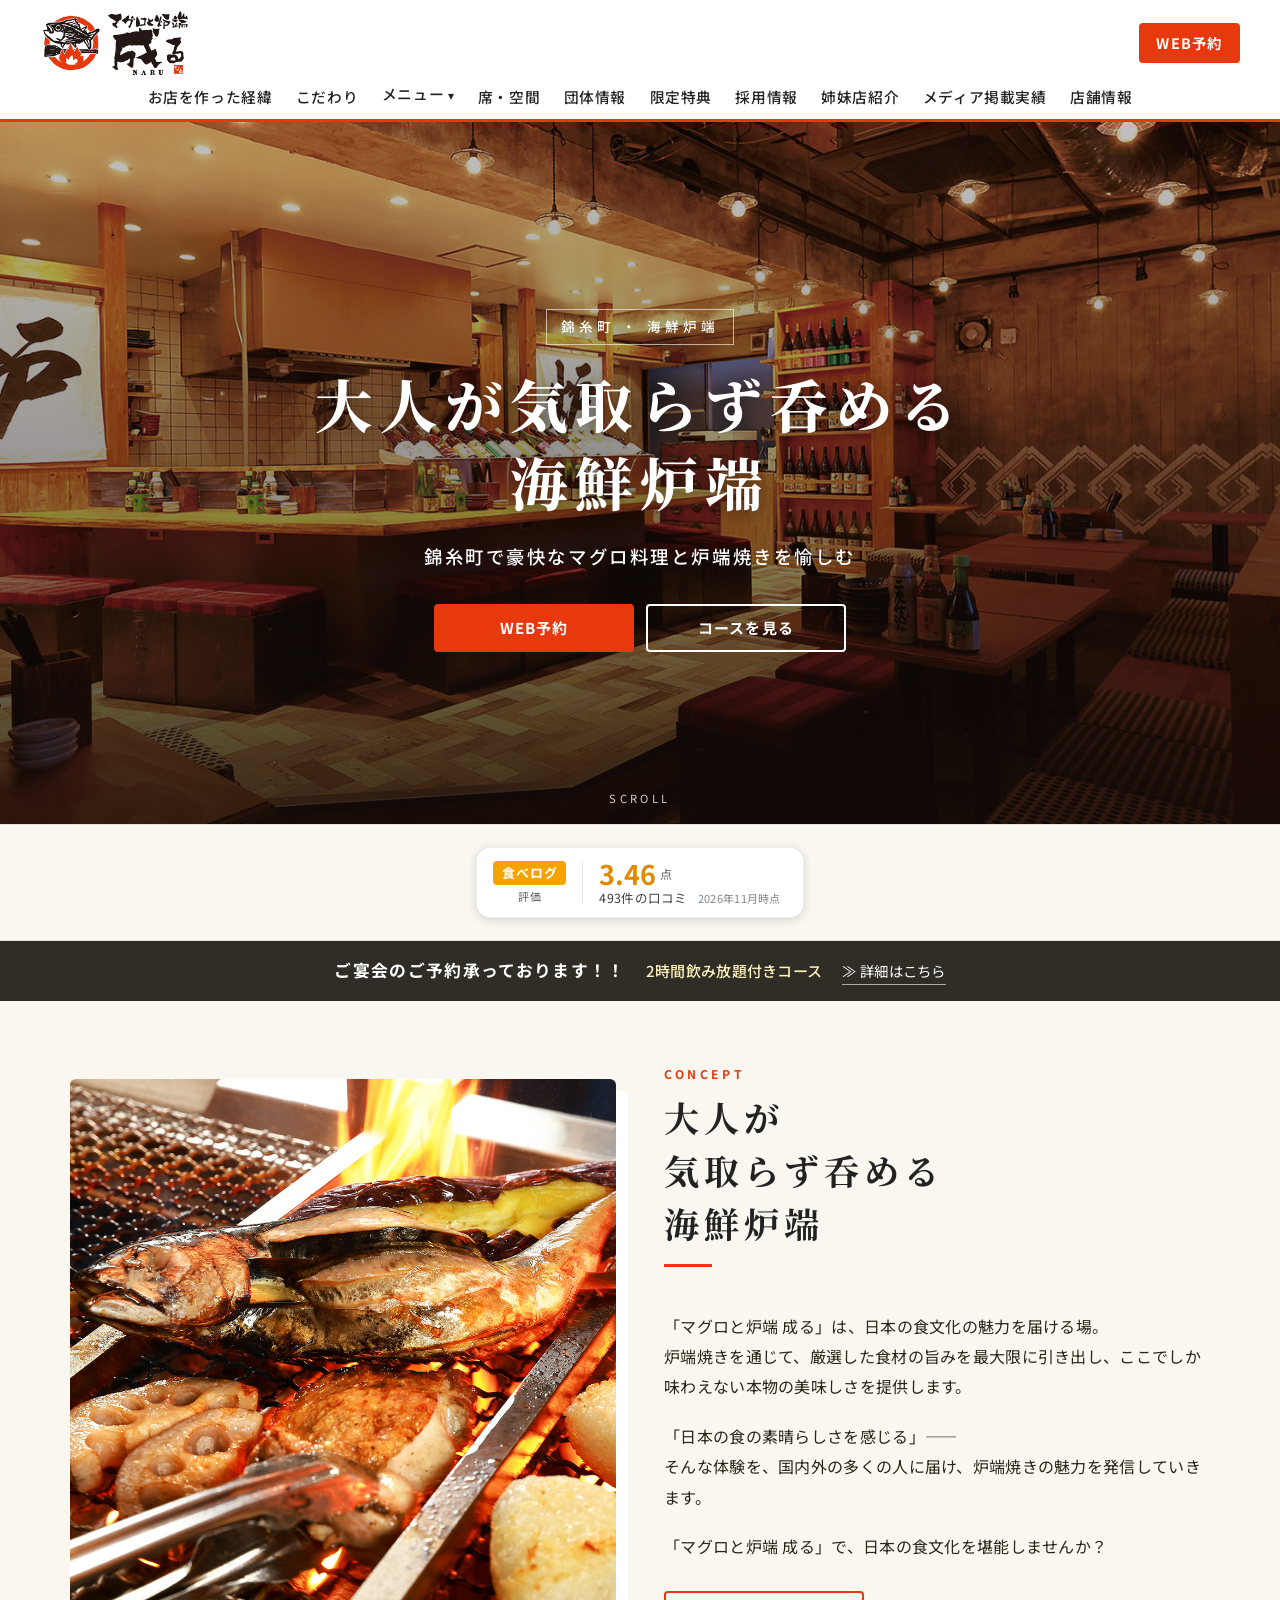
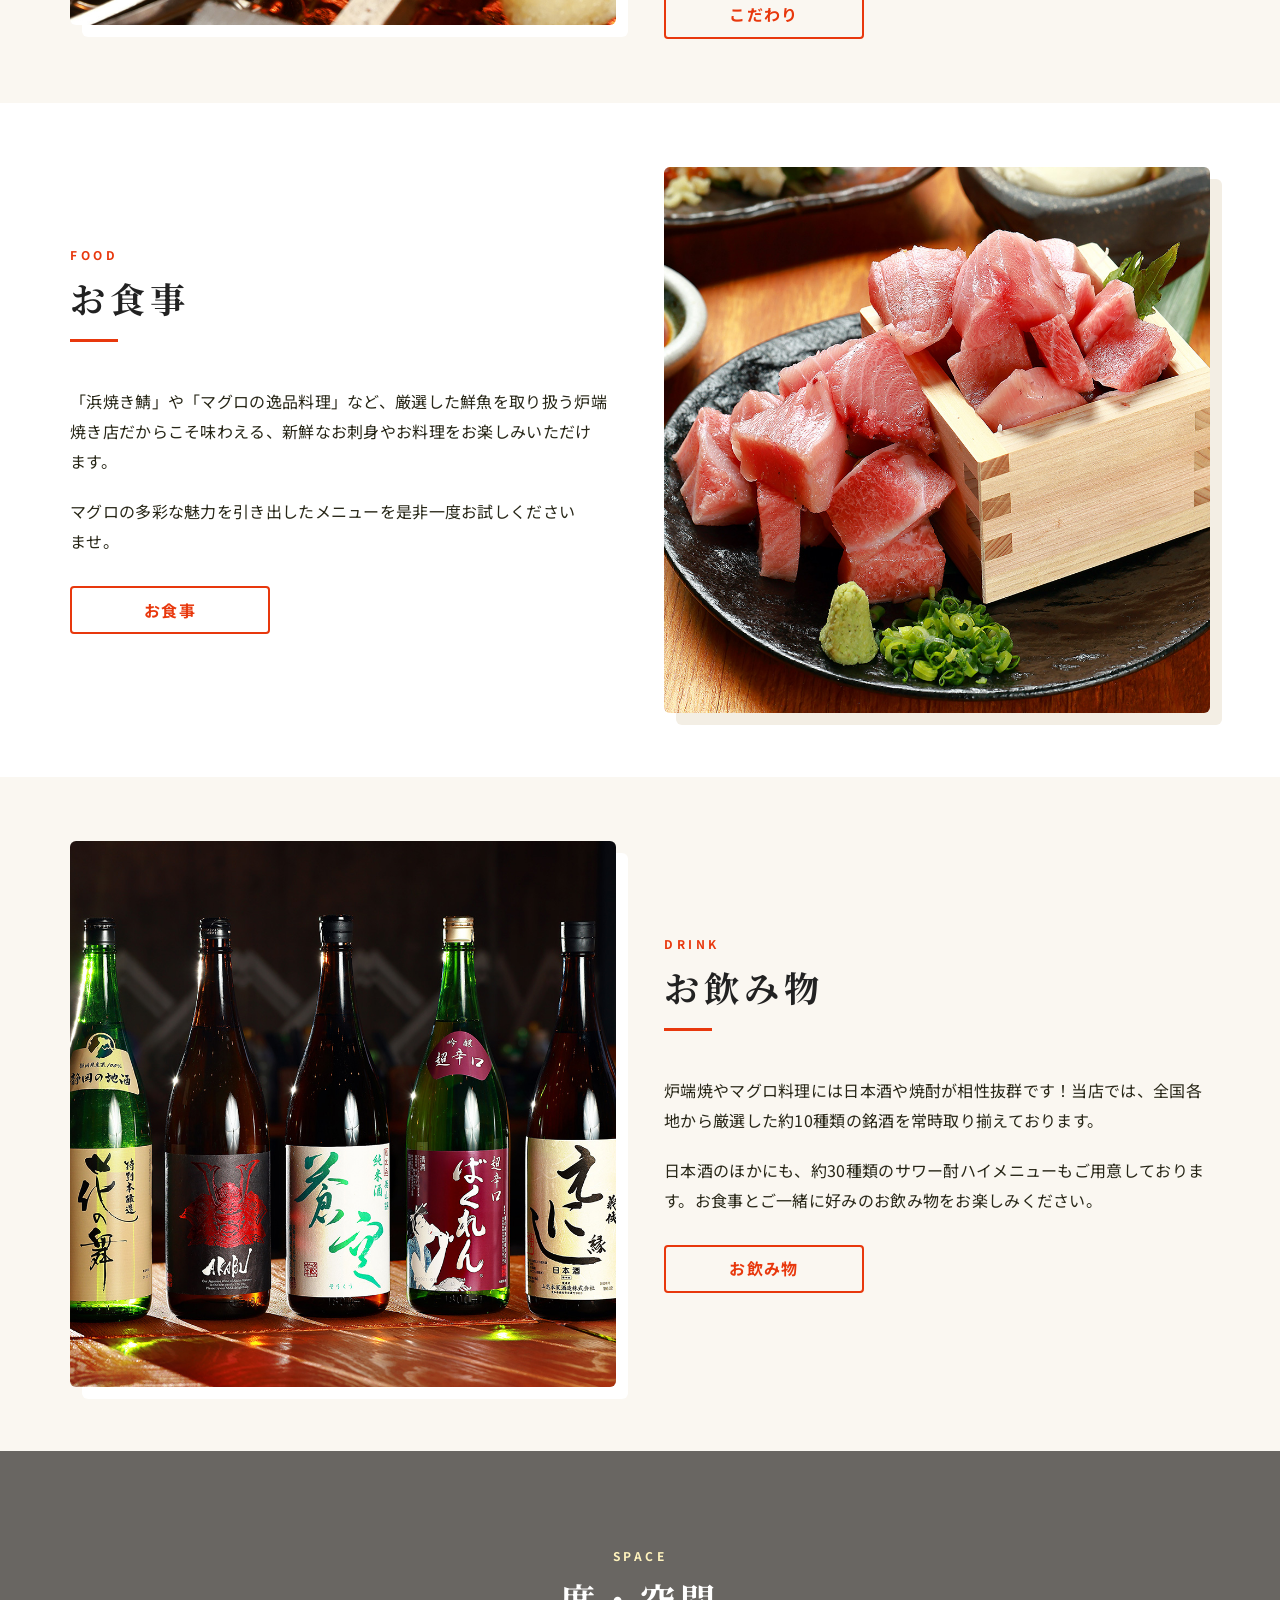
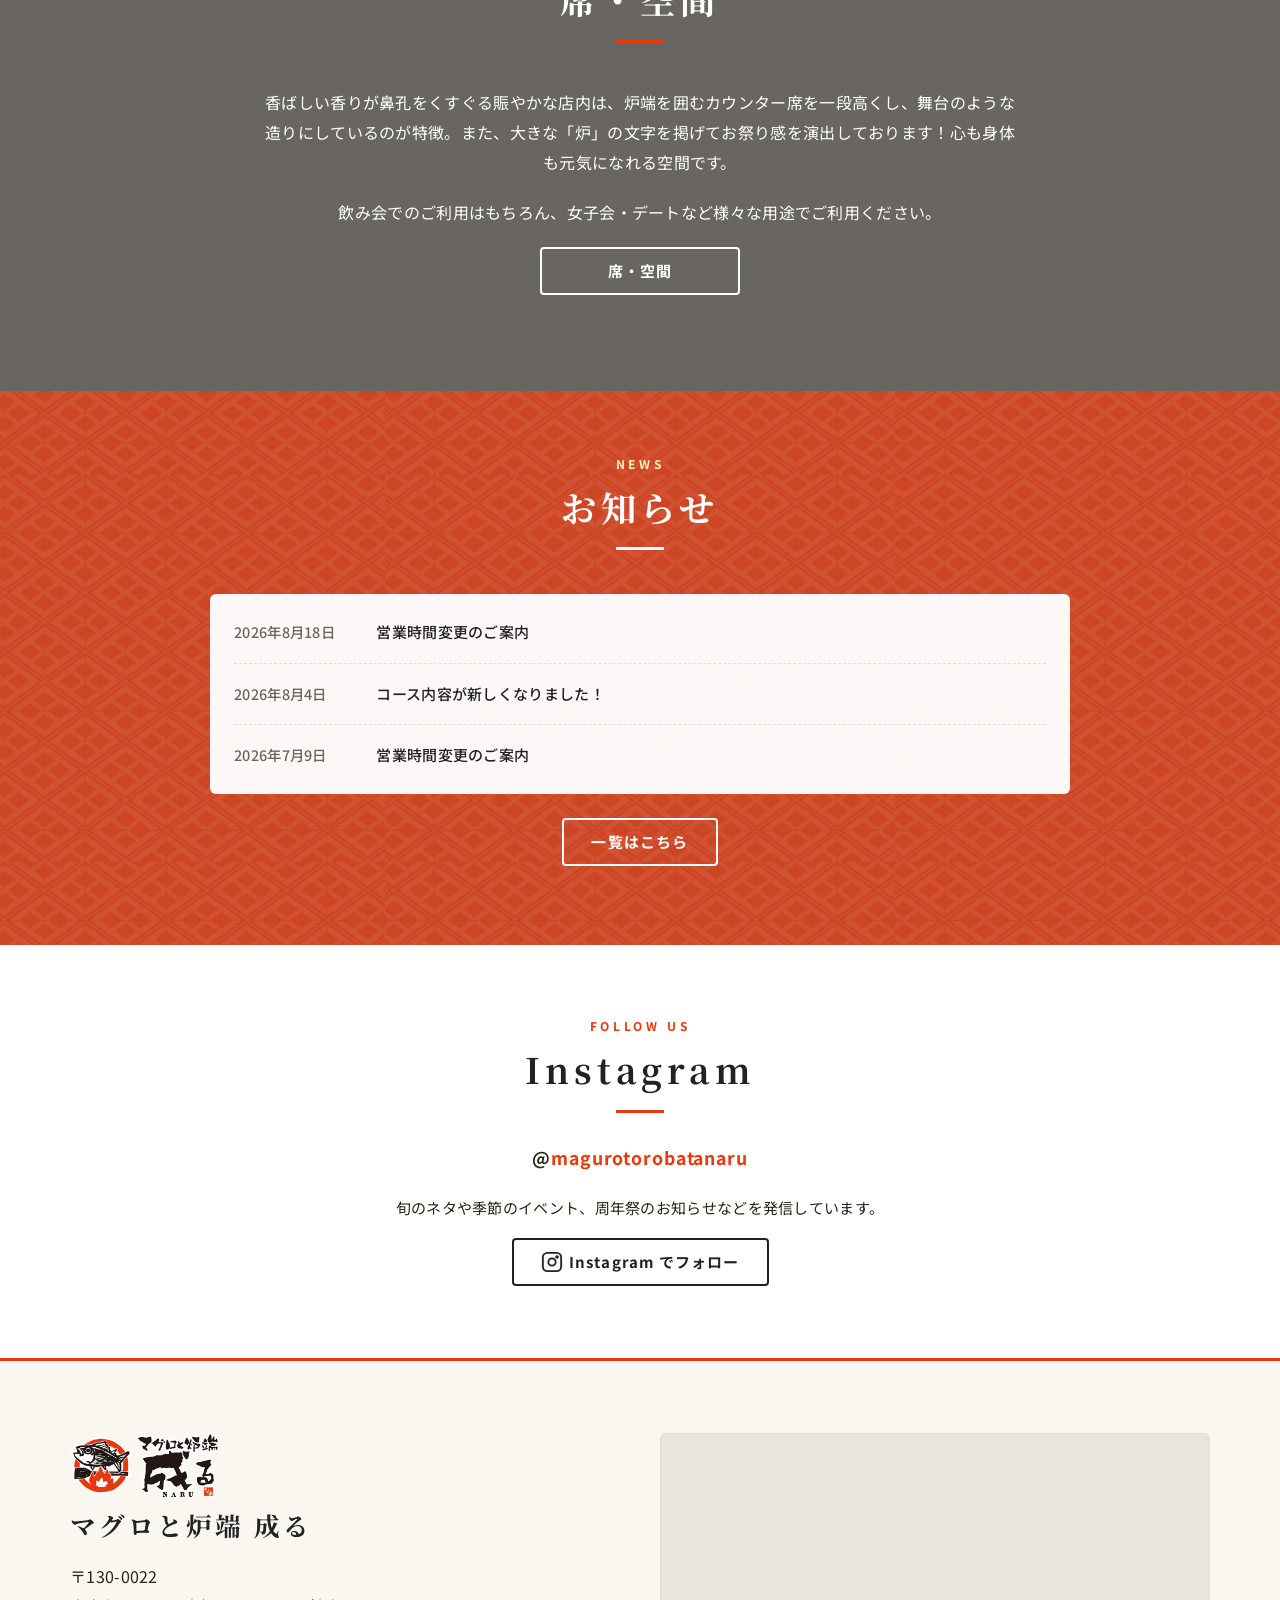
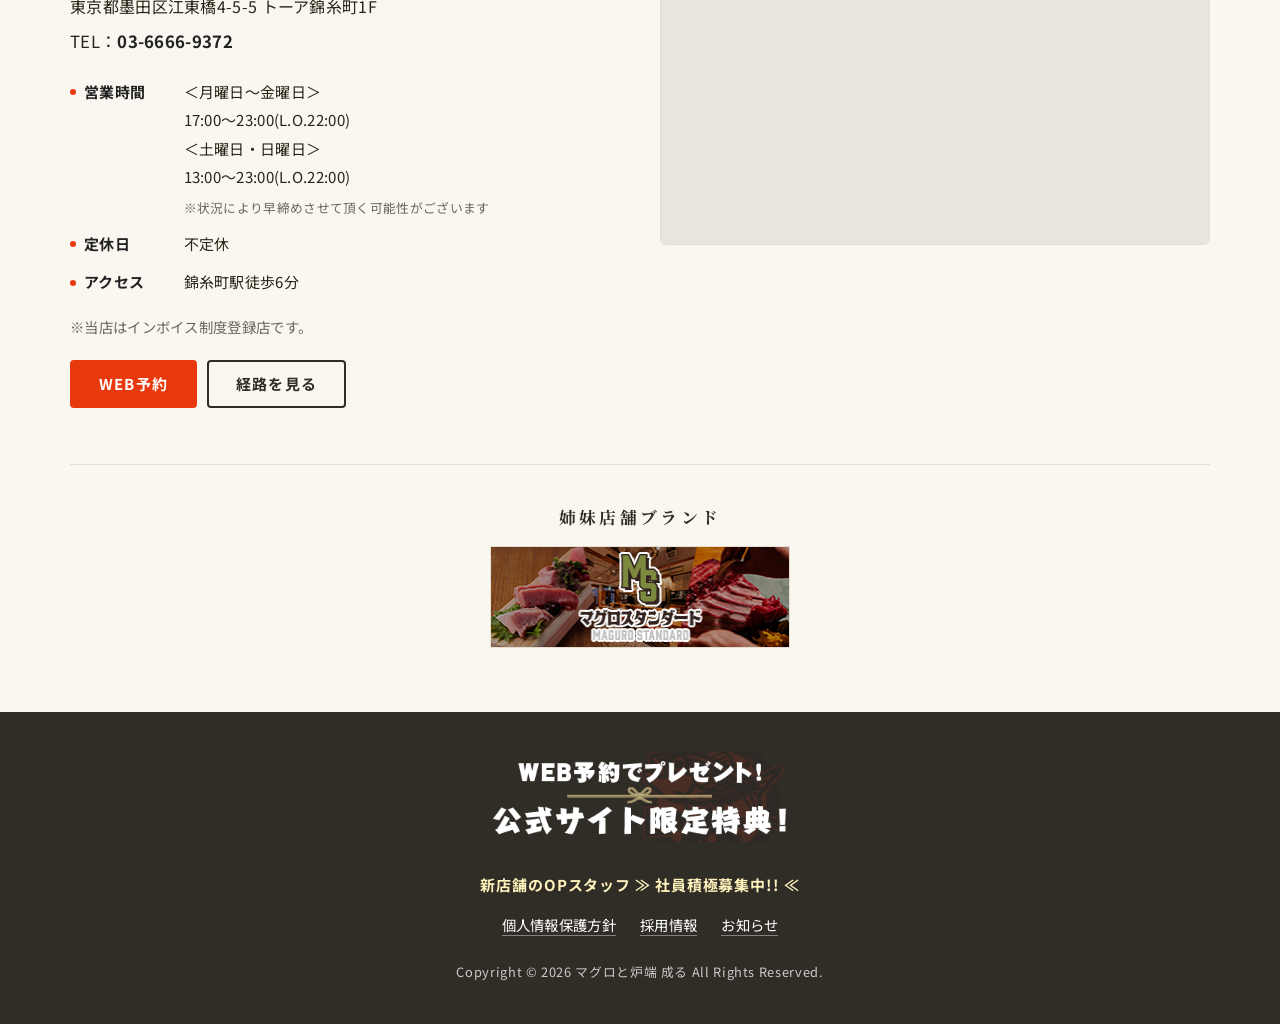
==== commit 9096920f: "Restyle ratings strip as badge cards Co-Authored-By: Claude Fable 5.1 <noreply@anthropic.com>" ====
--- a/index.html
+++ b/index.html
@@ -66,16 +66,14 @@
 <section class="ratings" id="ratings" aria-label="お客様からの評価" hidden>
   <div class="ratings__inner">
     <a class="ratings__item ratings__item--google" data-rating="google" href="https://www.google.com/maps/search/?api=1&query=%E3%83%9E%E3%82%B0%E3%83%AD%E3%81%A8%E7%82%89%E7%AB%AF%20%E6%88%90%E3%82%8B%20%E6%9D%B1%E4%BA%AC%E9%83%BD%E5%A2%A8%E7%94%B0%E5%8C%BA%E6%B1%9F%E6%9D%B1%E6%A9%8B4-5-5" target="_blank" rel="noopener" hidden>
-      <span class="ratings__brand"><span class="ratings__g" aria-hidden="true"><i>G</i><i>o</i><i>o</i><i>g</i><i>l</i><i>e</i></span><span class="sr-only">Google</span> の口コミ</span>
+      <span class="ratings__brand"><span class="ratings__g" aria-hidden="true"><i>G</i><i>o</i><i>o</i><i>g</i><i>l</i><i>e</i></span><span class="sr-only">Google</span><span class="ratings__label">口コミ</span></span>
       <span class="ratings__score"><span class="ratings__stars" aria-hidden="true"><span class="ratings__stars-off">★★★★★</span><span class="ratings__stars-on">★★★★★</span></span><b data-field="score">-</b></span>
-      <span class="ratings__count"><span data-field="count">-</span>件の口コミ</span>
-      <span class="ratings__asof" data-field="asof"></span>
+      <span class="ratings__meta"><span class="ratings__count"><span data-field="count">-</span>件の口コミ</span><span class="ratings__asof" data-field="asof"></span></span>
     </a>
     <a class="ratings__item ratings__item--tabelog" data-rating="tabelog" href="https://tabelog.com/tokyo/A1312/A131201/13255968/" target="_blank" rel="noopener" hidden>
-      <span class="ratings__brand"><span class="ratings__tb" aria-hidden="true">食べログ</span><span class="sr-only">食べログ</span> の評価</span>
+      <span class="ratings__brand"><span class="ratings__tb" aria-hidden="true">食べログ</span><span class="sr-only">食べログ</span><span class="ratings__label">評価</span></span>
       <span class="ratings__score"><b data-field="score">-</b><small>点</small></span>
-      <span class="ratings__count"><span data-field="count">-</span>件の口コミ</span>
-      <span class="ratings__asof" data-field="asof"></span>
+      <span class="ratings__meta"><span class="ratings__count"><span data-field="count">-</span>件の口コミ</span><span class="ratings__asof" data-field="asof"></span></span>
     </a>
   </div>
 </section>
--- a/css/style.css
+++ b/css/style.css
@@ -433,16 +433,17 @@
   .global-nav a, .global-nav .sub-toggle { padding: .5em .55em; font-size: .85rem; letter-spacing: .02em; }
 }
 
-/* ===== 評価帯（Google / 食べログ） ===== */
+/* ===== 評価帯（Google / 食べログ）バッジ型 ===== */
 :root { --ratings-bg:#faf7f1;--ratings-fg:#272617;--ratings-line:#e4ded3;--ratings-star:#f5a300;--ratings-star-off:rgba(0,0,0,.18); }
 .ratings { background: var(--ratings-bg); color: var(--ratings-fg); border-top: 1px solid var(--ratings-line); border-bottom: 1px solid var(--ratings-line); }
 .ratings[hidden] { display: none; }
-.ratings__inner { width: min(1100px, 100% - 32px); margin: 0 auto; display: flex; flex-wrap: wrap; justify-content: center; gap: 12px 48px; padding: 18px 0; }
-.ratings__item { display: inline-flex; align-items: center; flex-wrap: wrap; gap: 6px 14px; color: inherit; text-decoration: none; font-family: var(--ratings-font, inherit); line-height: 1.3; }
+.ratings__inner { width: min(1100px, 100% - 32px); margin: 0 auto; display: flex; flex-wrap: wrap; justify-content: center; gap: 14px 20px; padding: 22px 0; }
+.ratings__item { display: grid; grid-template-columns: auto 1fr; grid-template-rows: auto auto; column-gap: 16px; row-gap: 3px; align-items: center; min-width: 300px; padding: 12px 22px 12px 16px; background: #fff; color: #202124; text-decoration: none; border: 1px solid rgba(0,0,0,.08); border-radius: 14px; box-shadow: 0 2px 10px rgba(0,0,0,.14); font-family: var(--ratings-font, inherit); line-height: 1.25; transition: transform .15s ease, box-shadow .15s ease; }
 .ratings__item[hidden] { display: none; }
-.ratings__item:hover { opacity: .8; }
-.ratings__brand { font-size: 13px; letter-spacing: .04em; white-space: nowrap; opacity: .85; }
-.ratings__g { font-family: Arial, Helvetica, sans-serif; font-weight: 700; font-size: 15px; letter-spacing: -.02em; }
+.ratings__item:hover { transform: translateY(-2px); box-shadow: 0 6px 18px rgba(0,0,0,.2); color: #202124; opacity: 1; }
+.ratings__brand { grid-row: 1 / 3; display: flex; flex-direction: column; align-items: center; justify-content: center; gap: 5px; padding-right: 16px; border-right: 1px solid #e8e8e8; min-width: 76px; }
+.ratings__label { font-size: 11px; color: #5f6368; letter-spacing: .04em; white-space: nowrap; }
+.ratings__g { font-family: Arial, Helvetica, sans-serif; font-weight: 700; font-size: 21px; letter-spacing: -.03em; line-height: 1; }
 .ratings__g i { font-style: normal; }
 .ratings__g i:nth-child(1) { color: #4285f4; }
 .ratings__g i:nth-child(2) { color: #ea4335; }
@@ -450,19 +451,21 @@
 .ratings__g i:nth-child(4) { color: #4285f4; }
 .ratings__g i:nth-child(5) { color: #34a853; }
 .ratings__g i:nth-child(6) { color: #ea4335; }
-.ratings__tb { display: inline-block; background: #f5a300; color: #fff; font-weight: 700; font-size: 12px; padding: 2px 7px; border-radius: 3px; letter-spacing: .06em; }
-.ratings__score { display: inline-flex; align-items: center; gap: 8px; white-space: nowrap; }
-.ratings__score b { font-size: 24px; font-weight: 700; font-variant-numeric: tabular-nums; letter-spacing: 0; }
-.ratings__score small { font-size: 12px; opacity: .8; margin-left: -4px; }
-.ratings__stars { position: relative; display: inline-block; font-size: 17px; line-height: 1; letter-spacing: 1px; }
-.ratings__stars-off { color: var(--ratings-star-off); }
-.ratings__stars-on { position: absolute; left: 0; top: 0; overflow: hidden; white-space: nowrap; color: var(--ratings-star); width: 0; }
-.ratings__count { font-size: 13px; white-space: nowrap; opacity: .9; }
-.ratings__asof { font-size: 11px; opacity: .6; white-space: nowrap; }
+.ratings__tb { display: inline-block; background: #f5a300; color: #fff; font-weight: 700; font-size: 13px; padding: 4px 9px; border-radius: 4px; letter-spacing: .06em; line-height: 1.2; }
+.ratings__score { grid-column: 2; grid-row: 1; display: inline-flex; align-items: center; gap: 10px; white-space: nowrap; }
+.ratings__score b { order: 0; font-size: 27px; font-weight: 700; font-variant-numeric: tabular-nums; letter-spacing: 0; line-height: 1; color: #202124; }
+.ratings__score small { order: 1; font-size: 12px; color: #5f6368; margin-left: -6px; }
+.ratings__item--tabelog .ratings__score b { color: #e08a00; }
+.ratings__stars { order: 1; position: relative; display: inline-block; font-size: 17px; line-height: 1; letter-spacing: 1px; }
+.ratings__stars-off { color: #dadce0; }
+.ratings__stars-on { position: absolute; left: 0; top: 0; overflow: hidden; white-space: nowrap; color: #fbbc04; width: 0; }
+.ratings__meta { grid-column: 2; grid-row: 2; display: flex; flex-wrap: wrap; align-items: baseline; gap: 2px 10px; }
+.ratings__count { font-size: 12.5px; color: #3c4043; white-space: nowrap; }
+.ratings__asof { font-size: 11px; color: #80868b; white-space: nowrap; }
 .ratings__asof:empty { display: none; }
 .sr-only { position: absolute; width: 1px; height: 1px; padding: 0; margin: -1px; overflow: hidden; clip: rect(0,0,0,0); white-space: nowrap; border: 0; }
 @media (max-width: 600px) {
-  .ratings__inner { flex-direction: column; align-items: center; gap: 12px; padding: 14px 0; }
-  .ratings__item { justify-content: center; }
-  .ratings__score b { font-size: 22px; }
-}
+  .ratings__inner { flex-direction: column; align-items: stretch; gap: 10px; padding: 16px 0; }
+  .ratings__item { min-width: 0; width: 100%; max-width: 360px; margin: 0 auto; padding: 10px 18px 10px 14px; }
+  .ratings__score b { font-size: 24px; }
+}
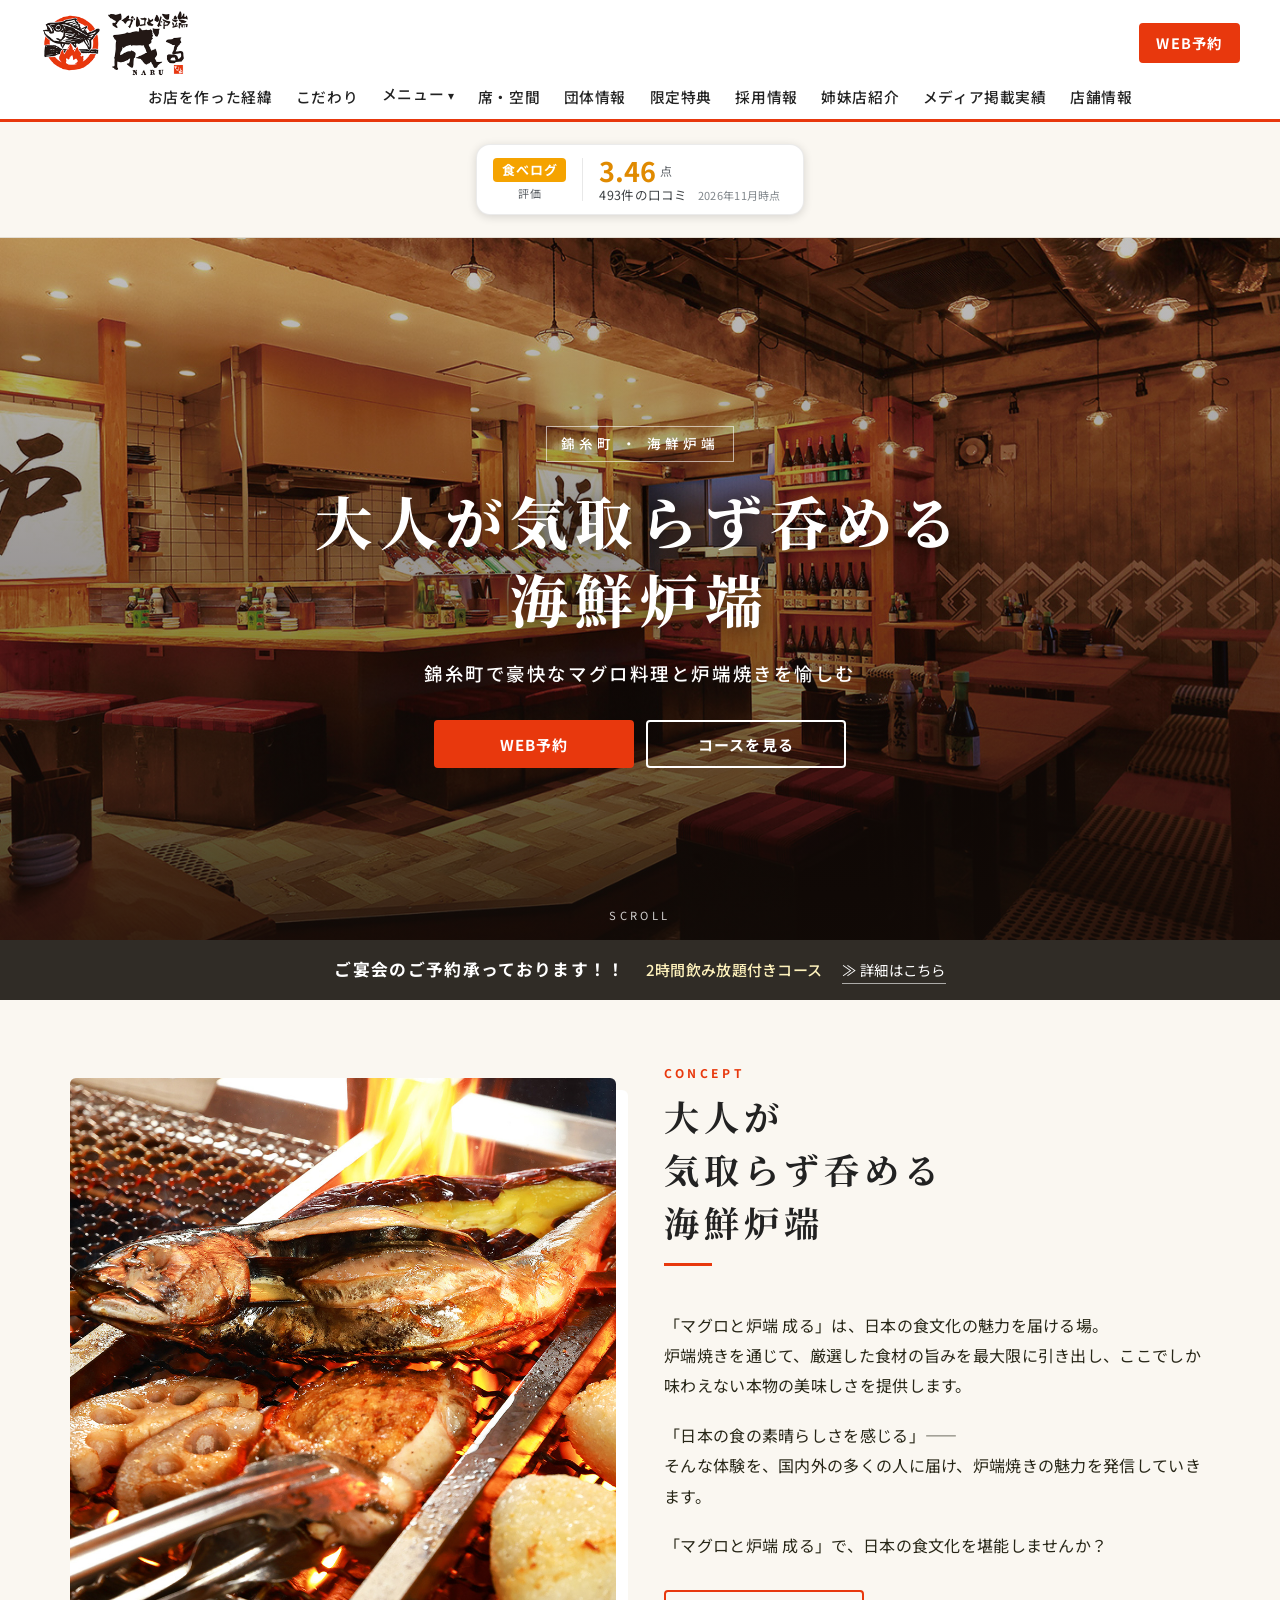
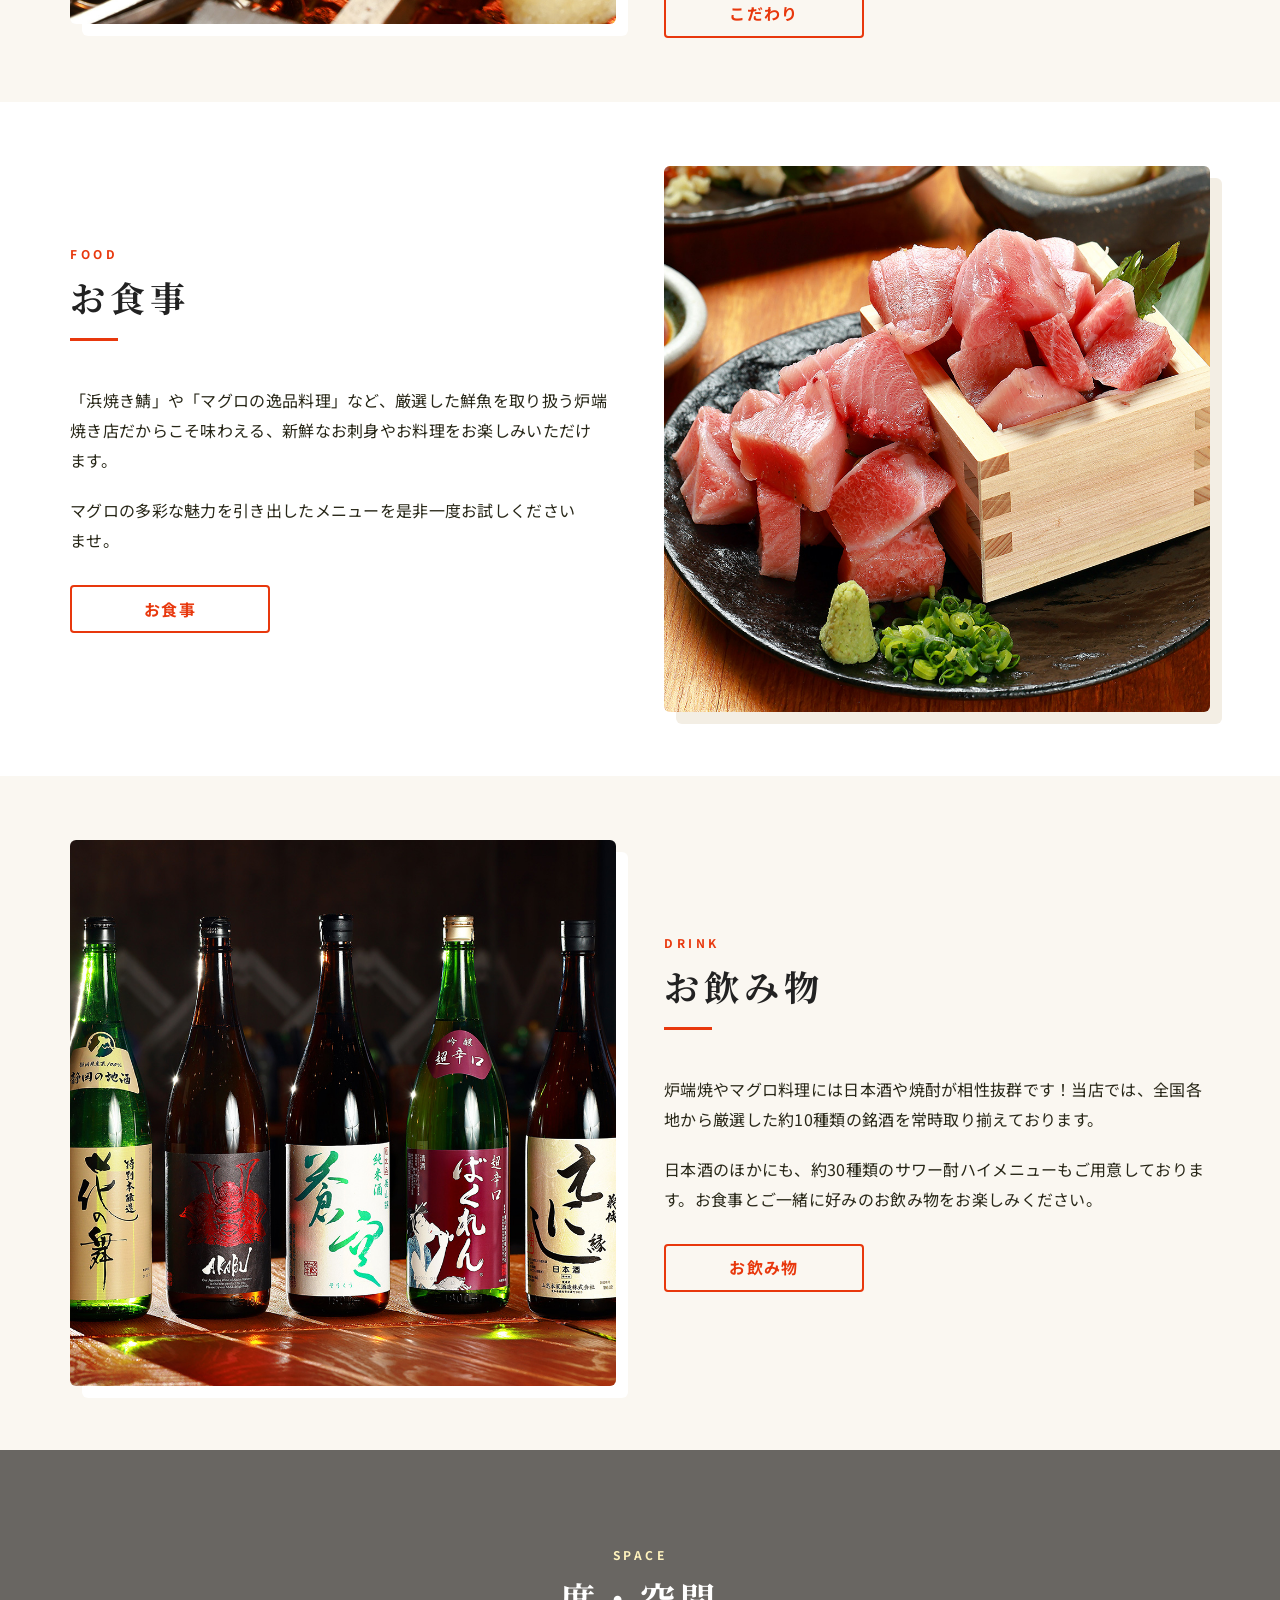
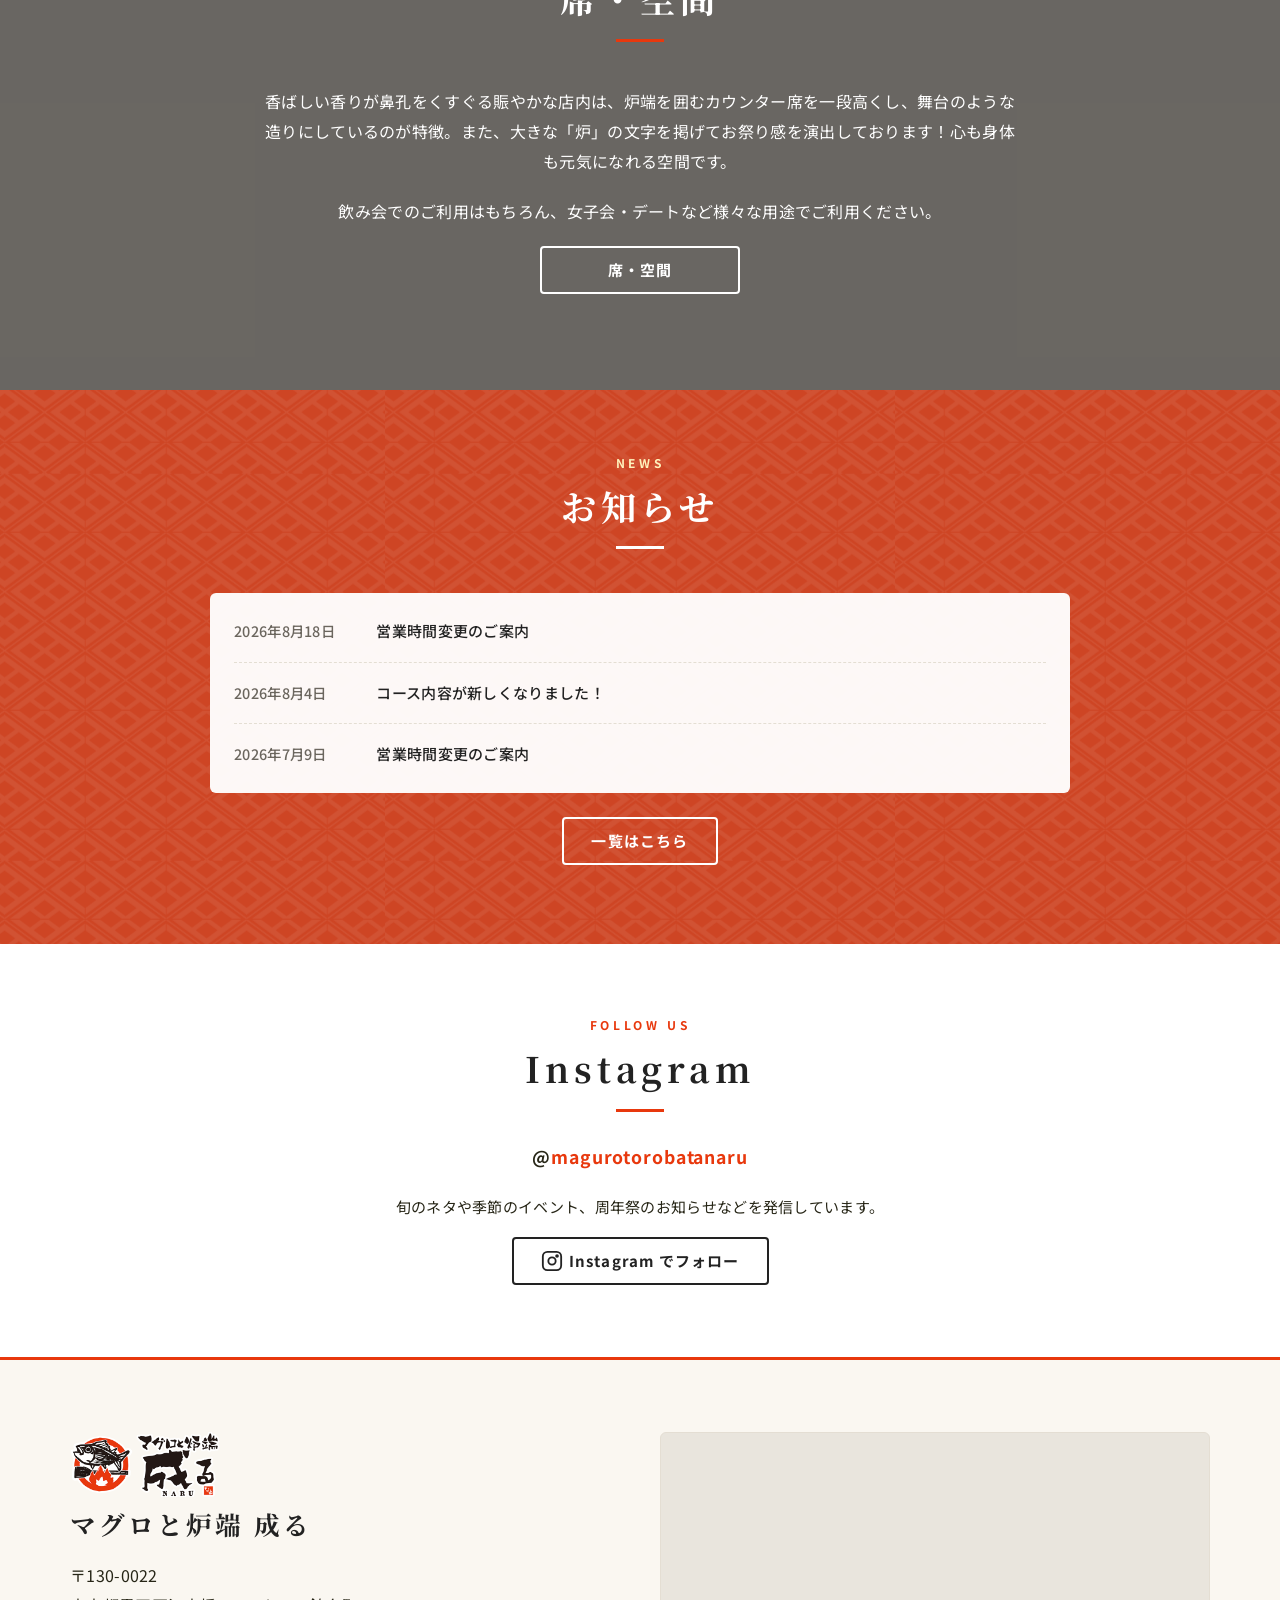
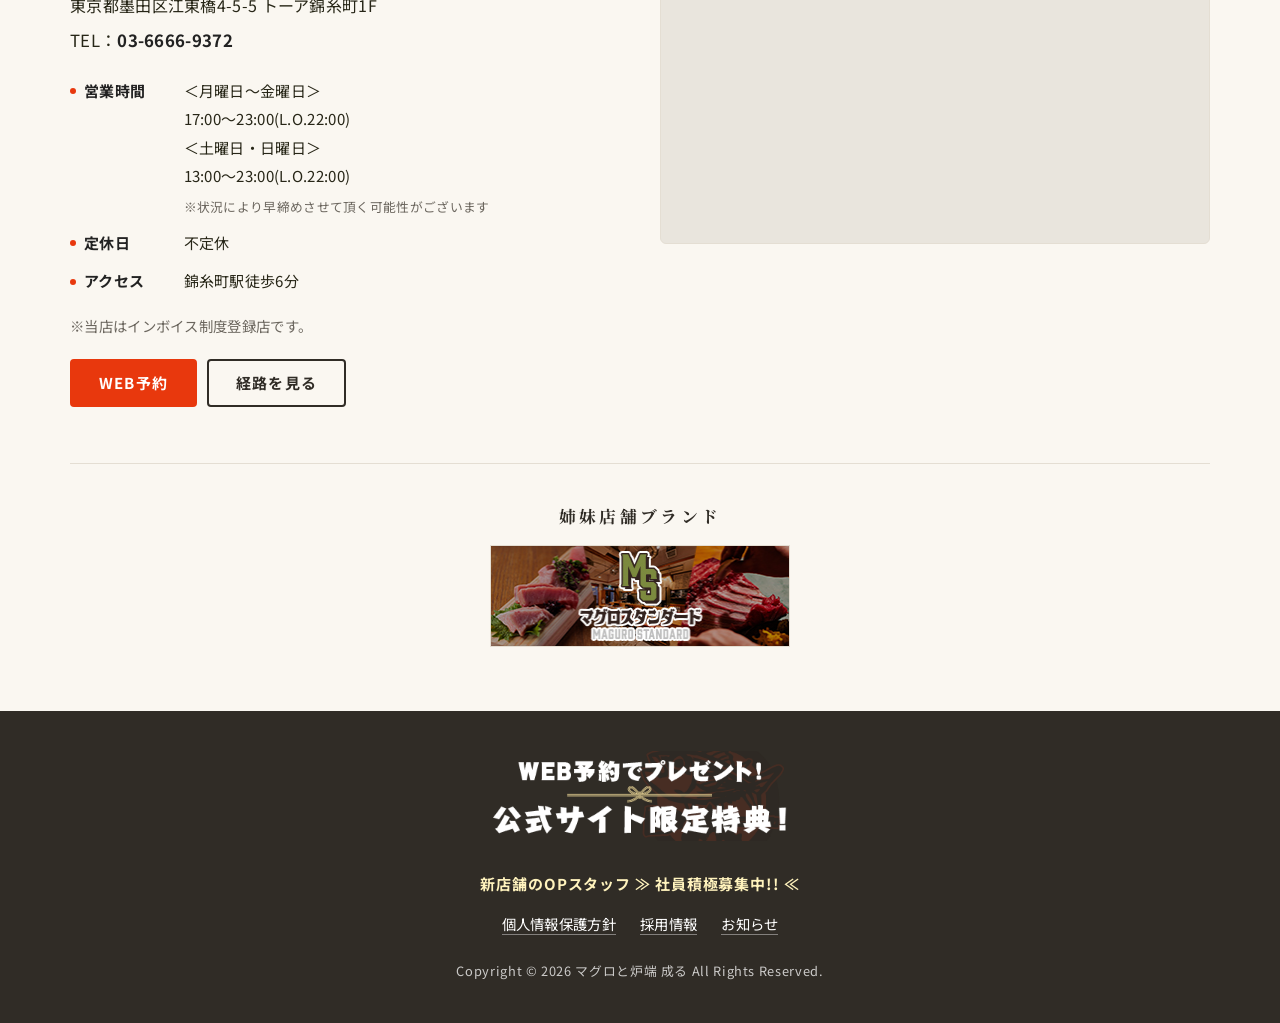
==== commit 0d534b92: "Move ratings badges above the hero Co-Authored-By: Claude Fable 5.1 <noreply@anthropic.com>" ====
--- a/index.html
+++ b/index.html
@@ -50,19 +50,6 @@
   </div>
 </header>
 <main>
-<section class="hero">
-  <div class="hero-inner">
-    <p class="hero-kicker">錦糸町 ・ 海鮮炉端</p>
-    <h1>大人が気取らず呑める<br>海鮮炉端</h1>
-    <p class="hero-sub">錦糸町で豪快なマグロ料理と炉端焼きを愉しむ</p>
-    <div class="hero-actions">
-      <a class="btn btn-reserve" href="https://yoyaku.tabelog.com/yoyaku/net_booking_form/index?rcd=13255968" target="_blank" rel="noopener">WEB予約</a>
-      <a class="btn btn-light" href="course/">コースを見る</a>
-    </div>
-  </div>
-  <span class="hero-scroll">SCROLL</span>
-</section>
-
 <section class="ratings" id="ratings" aria-label="お客様からの評価" hidden>
   <div class="ratings__inner">
     <a class="ratings__item ratings__item--google" data-rating="google" href="https://www.google.com/maps/search/?api=1&query=%E3%83%9E%E3%82%B0%E3%83%AD%E3%81%A8%E7%82%89%E7%AB%AF%20%E6%88%90%E3%82%8B%20%E6%9D%B1%E4%BA%AC%E9%83%BD%E5%A2%A8%E7%94%B0%E5%8C%BA%E6%B1%9F%E6%9D%B1%E6%A9%8B4-5-5" target="_blank" rel="noopener" hidden>
@@ -76,6 +63,18 @@
       <span class="ratings__meta"><span class="ratings__count"><span data-field="count">-</span>件の口コミ</span><span class="ratings__asof" data-field="asof"></span></span>
     </a>
   </div>
+</section>
+<section class="hero">
+  <div class="hero-inner">
+    <p class="hero-kicker">錦糸町 ・ 海鮮炉端</p>
+    <h1>大人が気取らず呑める<br>海鮮炉端</h1>
+    <p class="hero-sub">錦糸町で豪快なマグロ料理と炉端焼きを愉しむ</p>
+    <div class="hero-actions">
+      <a class="btn btn-reserve" href="https://yoyaku.tabelog.com/yoyaku/net_booking_form/index?rcd=13255968" target="_blank" rel="noopener">WEB予約</a>
+      <a class="btn btn-light" href="course/">コースを見る</a>
+    </div>
+  </div>
+  <span class="hero-scroll">SCROLL</span>
 </section>
 
 <div class="party-bar">
--- a/css/style.css
+++ b/css/style.css
@@ -435,7 +435,7 @@
 
 /* ===== 評価帯（Google / 食べログ）バッジ型 ===== */
 :root { --ratings-bg:#faf7f1;--ratings-fg:#272617;--ratings-line:#e4ded3;--ratings-star:#f5a300;--ratings-star-off:rgba(0,0,0,.18); }
-.ratings { background: var(--ratings-bg); color: var(--ratings-fg); border-top: 1px solid var(--ratings-line); border-bottom: 1px solid var(--ratings-line); }
+.ratings { background: var(--ratings-bg); color: var(--ratings-fg); border-bottom: 1px solid var(--ratings-line); }
 .ratings[hidden] { display: none; }
 .ratings__inner { width: min(1100px, 100% - 32px); margin: 0 auto; display: flex; flex-wrap: wrap; justify-content: center; gap: 14px 20px; padding: 22px 0; }
 .ratings__item { display: grid; grid-template-columns: auto 1fr; grid-template-rows: auto auto; column-gap: 16px; row-gap: 3px; align-items: center; min-width: 300px; padding: 12px 22px 12px 16px; background: #fff; color: #202124; text-decoration: none; border: 1px solid rgba(0,0,0,.08); border-radius: 14px; box-shadow: 0 2px 10px rgba(0,0,0,.14); font-family: var(--ratings-font, inherit); line-height: 1.25; transition: transform .15s ease, box-shadow .15s ease; }
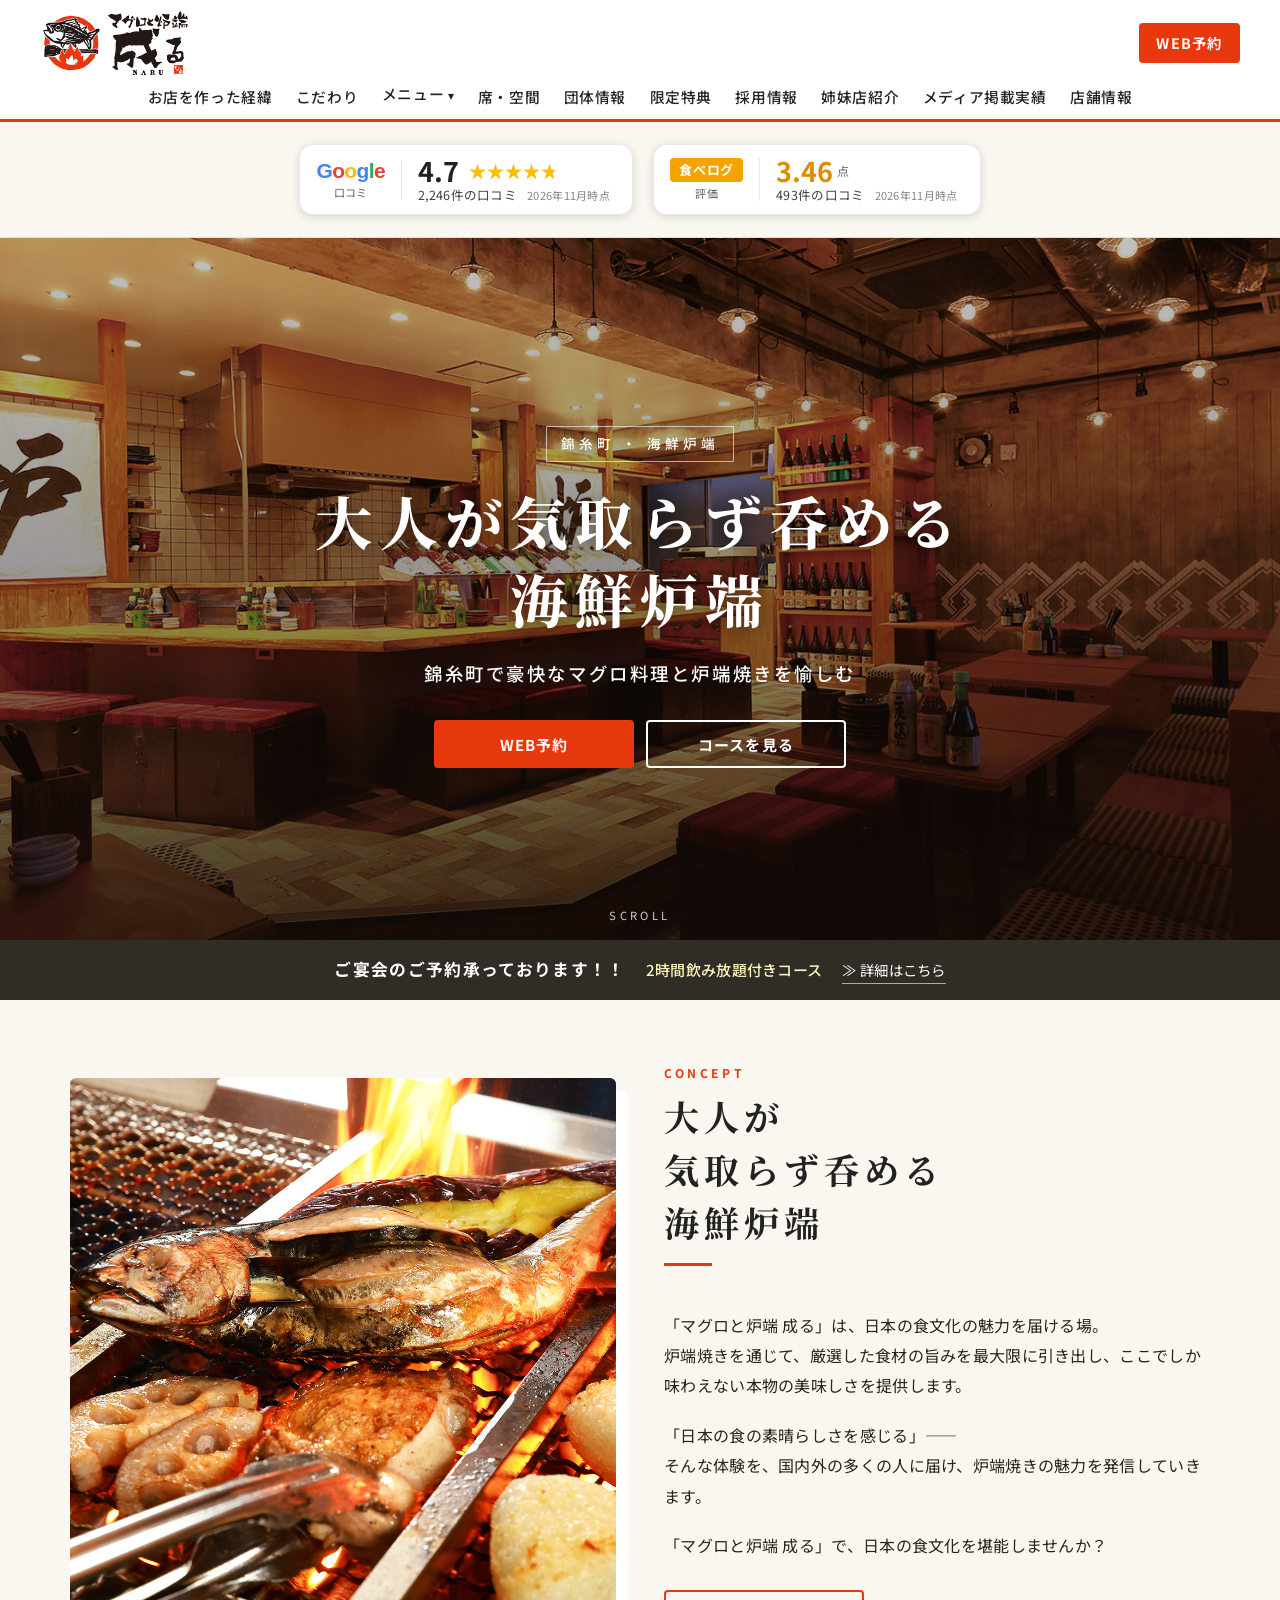
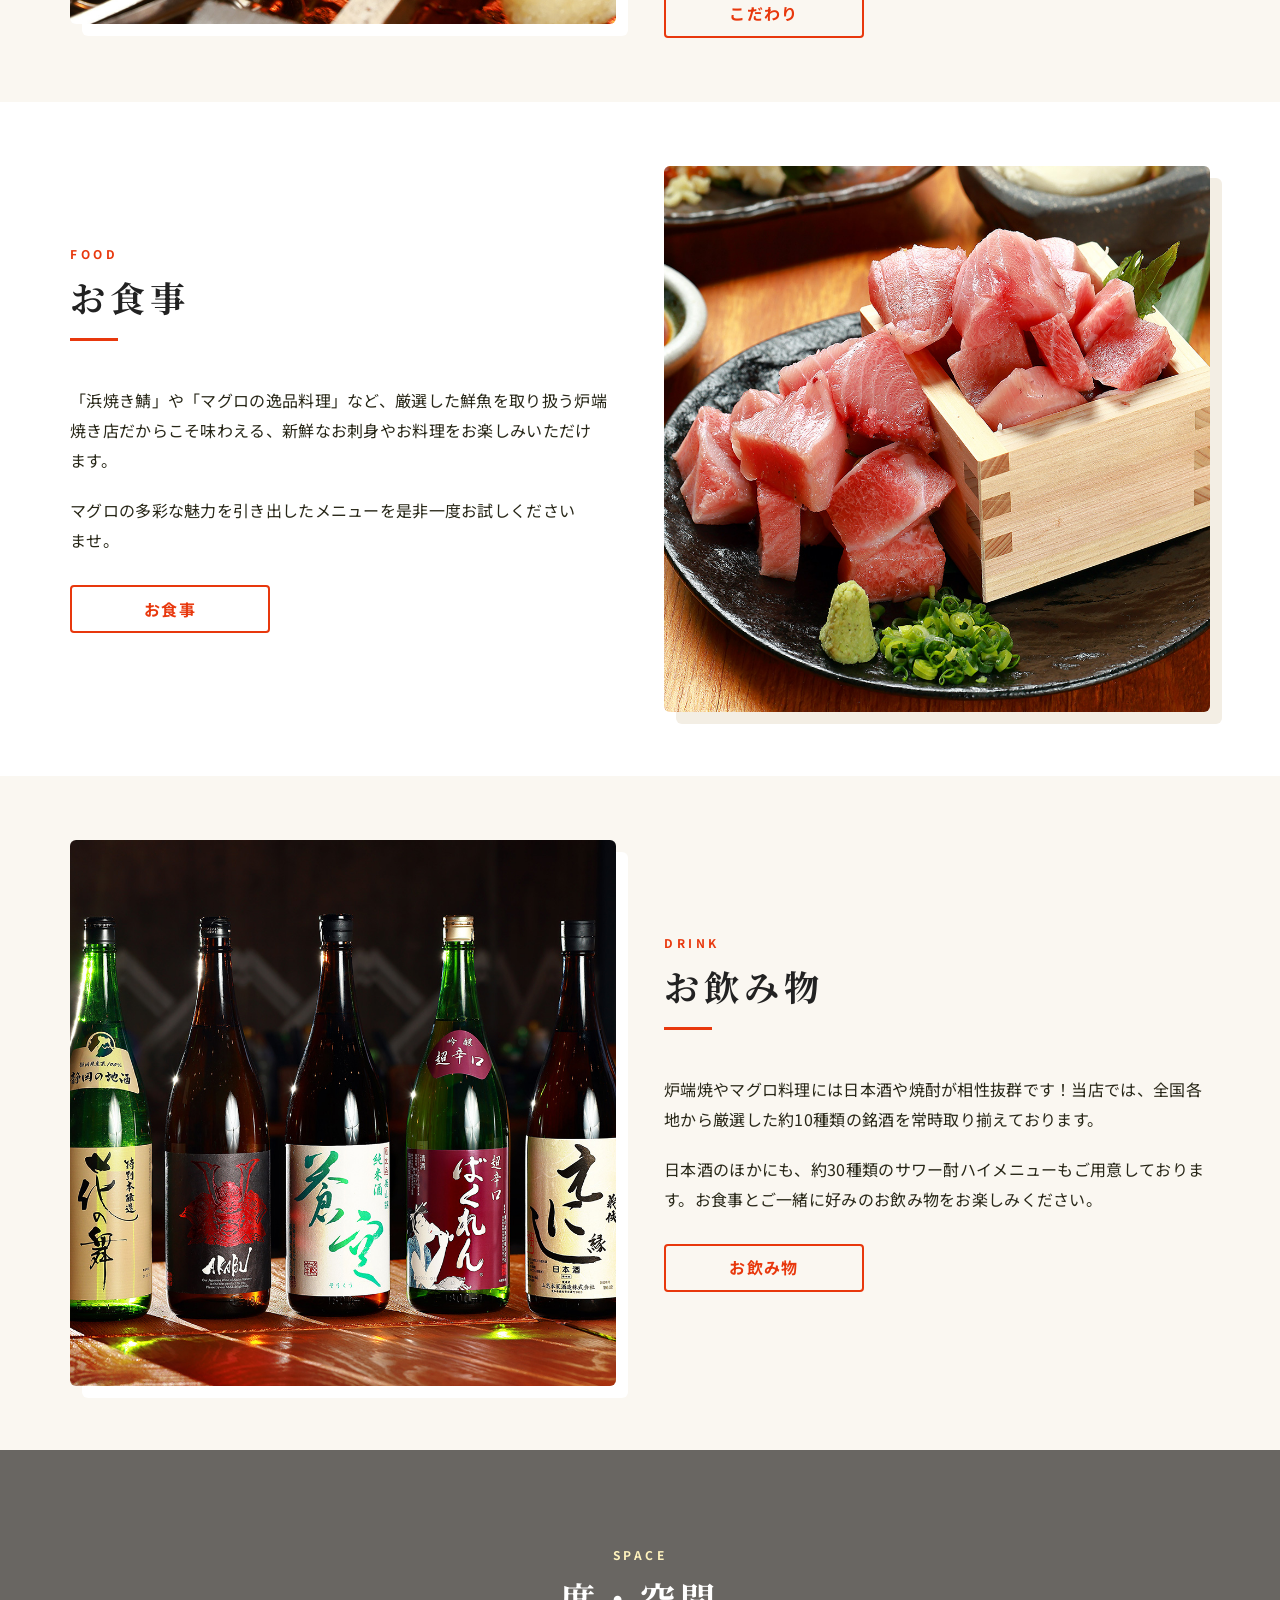
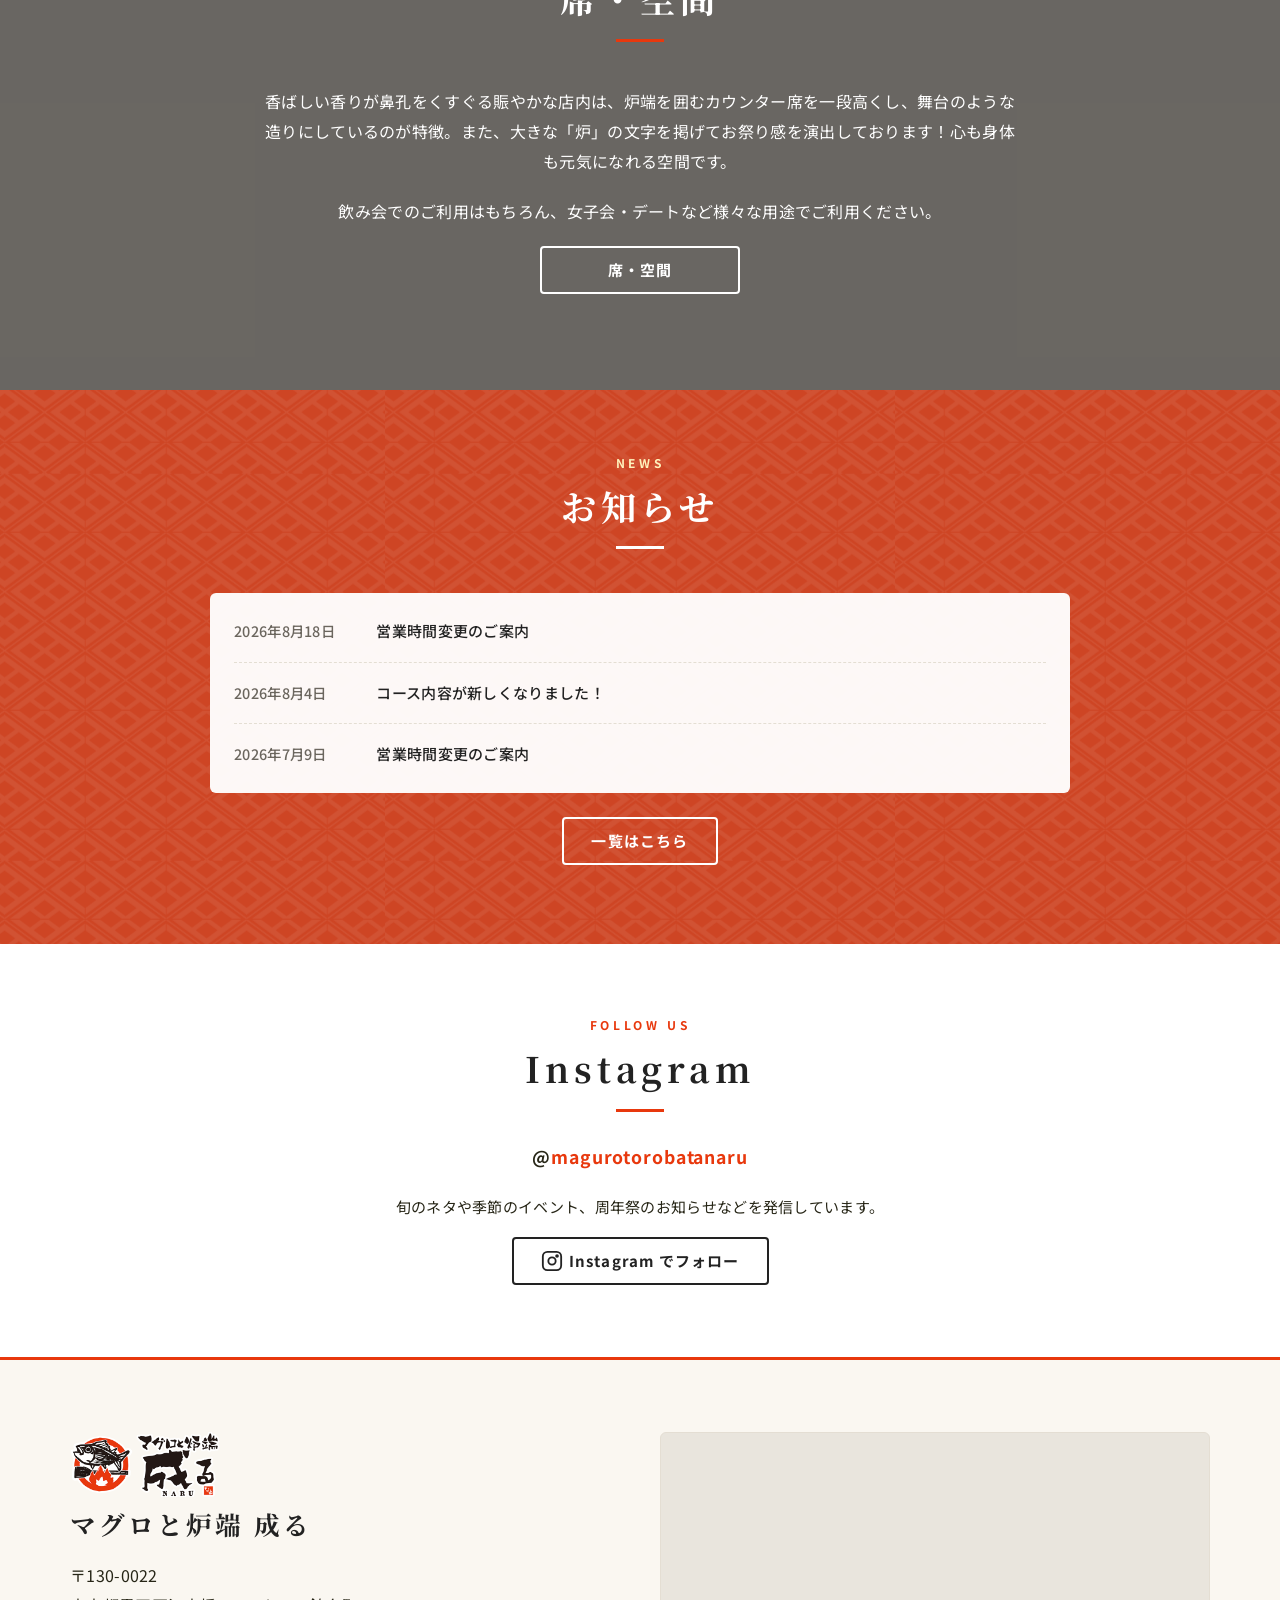
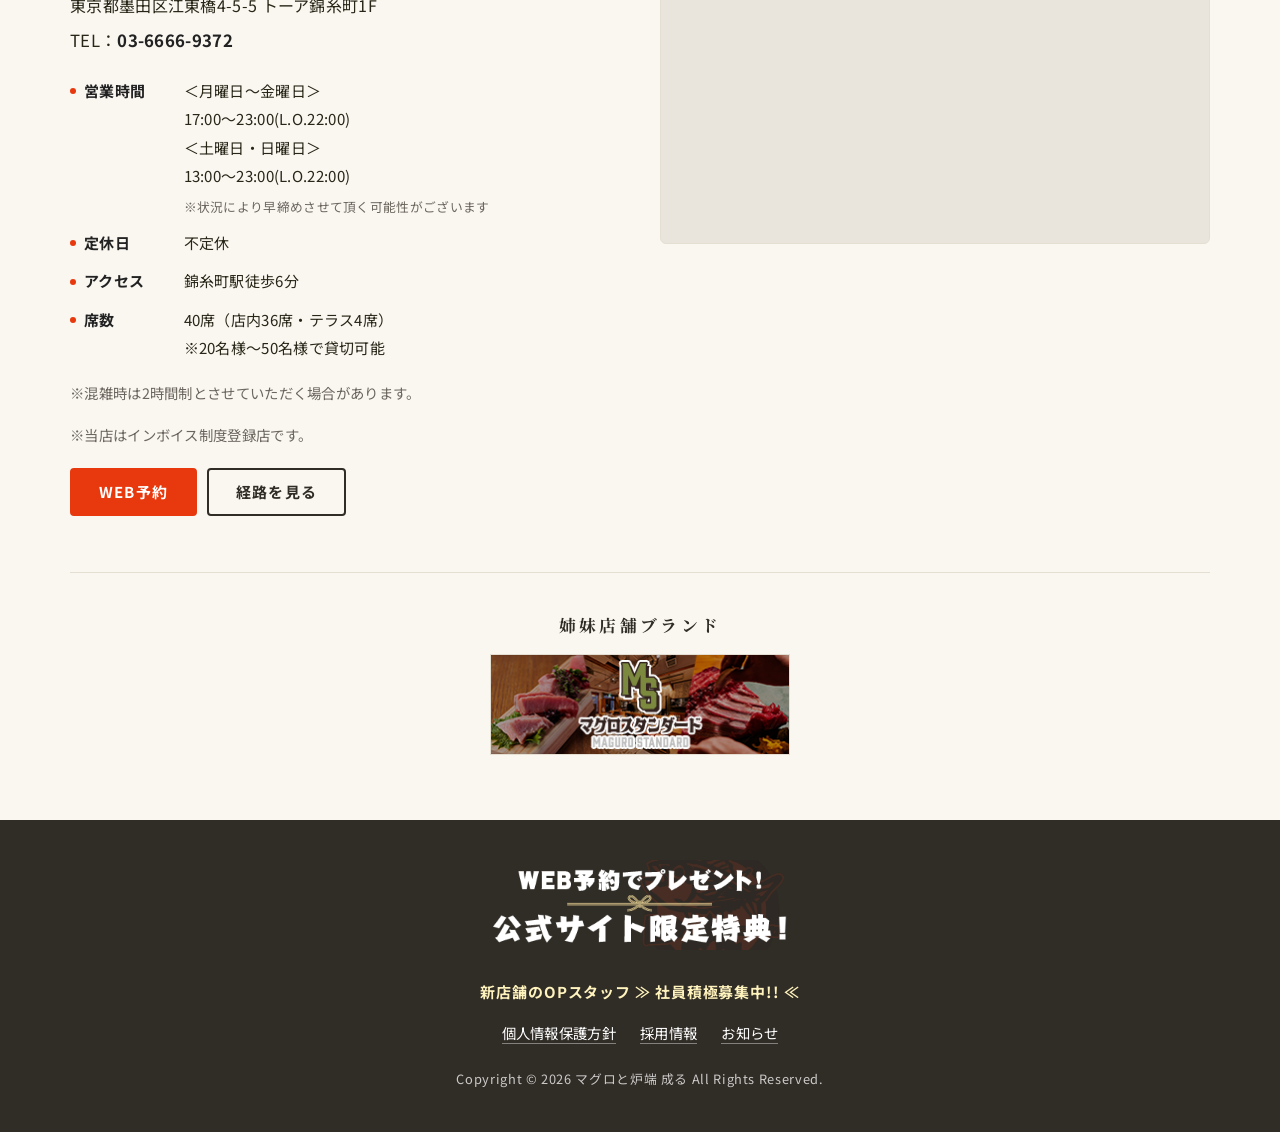
==== commit 4eecc477: "食べログ掲載内容に合わせて修正（お通し表記・コース人数・席数・貸切人数） Co-Authored-By: Claude Fable 5.1 <noreply@anthropic.com>" ====
--- a/index.html
+++ b/index.html
@@ -169,7 +169,10 @@
           <dd>不定休</dd>
           <dt>アクセス</dt>
           <dd>錦糸町駅徒歩6分</dd>
+          <dt>席数</dt>
+          <dd>40席（店内36席・テラス4席）<br>※20名様〜50名様で貸切可能</dd>
         </dl>
+        <p class="info-note">※混雑時は2時間制とさせていただく場合があります。</p>
         <p class="info-note">※当店はインボイス制度登録店です。</p>
         <div class="info-actions">
           <a class="btn btn-reserve" href="https://yoyaku.tabelog.com/yoyaku/net_booking_form/index?rcd=13255968" target="_blank" rel="noopener">WEB予約</a>
--- a/css/style.css
+++ b/css/style.css
@@ -465,7 +465,20 @@
 .ratings__asof:empty { display: none; }
 .sr-only { position: absolute; width: 1px; height: 1px; padding: 0; margin: -1px; overflow: hidden; clip: rect(0,0,0,0); white-space: nowrap; border: 0; }
 @media (max-width: 600px) {
-  .ratings__inner { flex-direction: column; align-items: stretch; gap: 10px; padding: 16px 0; }
-  .ratings__item { min-width: 0; width: 100%; max-width: 360px; margin: 0 auto; padding: 10px 18px 10px 14px; }
-  .ratings__score b { font-size: 24px; }
-}
+  .ratings__inner { width: min(100% - 24px, 420px); flex-wrap: nowrap; justify-content: center; gap: 10px; padding: 14px 0; }
+  .ratings__item { flex: 1 1 0; min-width: 0; display: flex; flex-direction: column; align-items: center; gap: 4px; padding: 10px 8px 9px; border-radius: 12px; text-align: center; }
+  .ratings__brand { flex-direction: row; align-items: center; justify-content: center; gap: 6px; padding-right: 0; border-right: 0; min-width: 0; padding-bottom: 6px; margin-bottom: 2px; border-bottom: 1px solid #ececec; width: 100%; }
+  .ratings__g { font-size: 17px; }
+  .ratings__tb { font-size: 11px; padding: 3px 7px; }
+  .ratings__label { font-size: 10.5px; }
+  .ratings__score { gap: 6px; }
+  .ratings__score b { font-size: 23px; }
+  .ratings__score small { font-size: 11px; margin-left: -4px; }
+  .ratings__stars { font-size: 13px; letter-spacing: 0; }
+  .ratings__meta { justify-content: center; gap: 0 6px; }
+  .ratings__count { font-size: 11px; }
+  .ratings__asof { font-size: 10px; width: 100%; }
+}
+@media (max-width: 360px) {
+  .ratings__asof { display: none; }
+}
